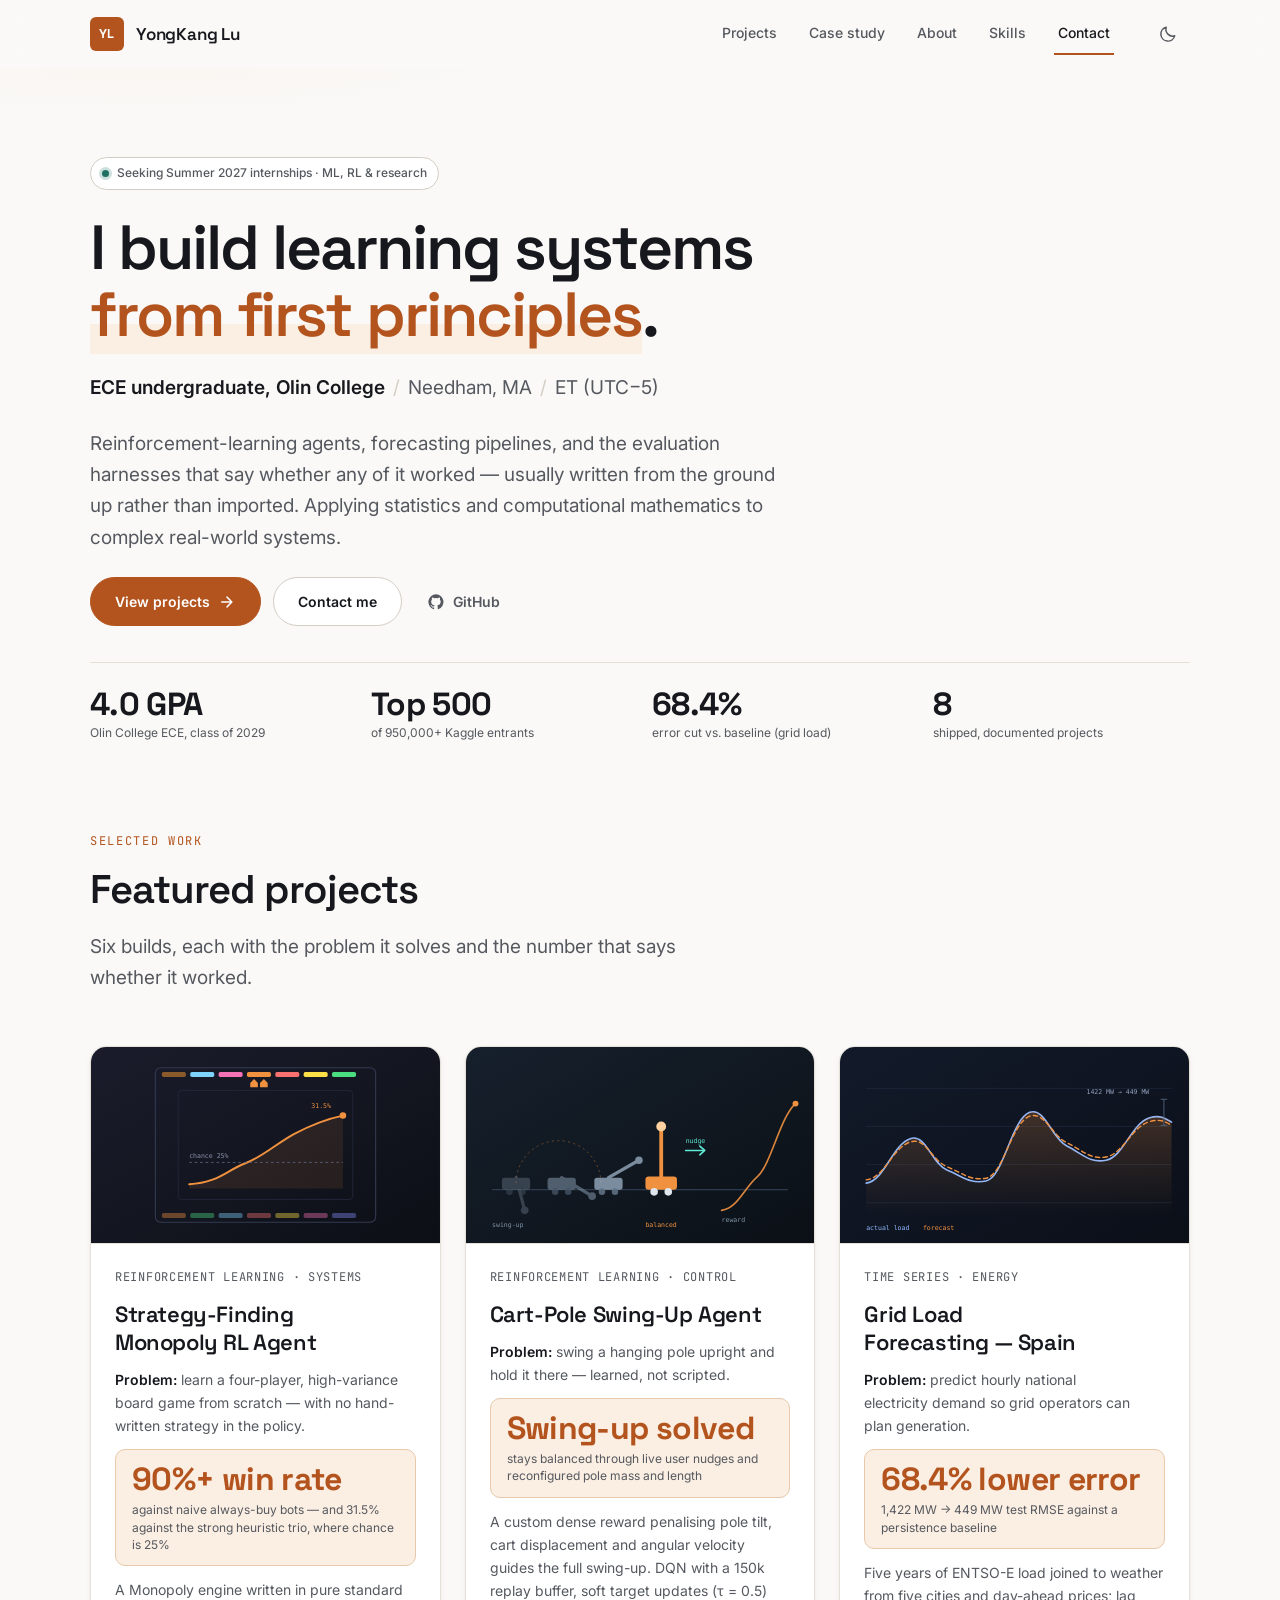
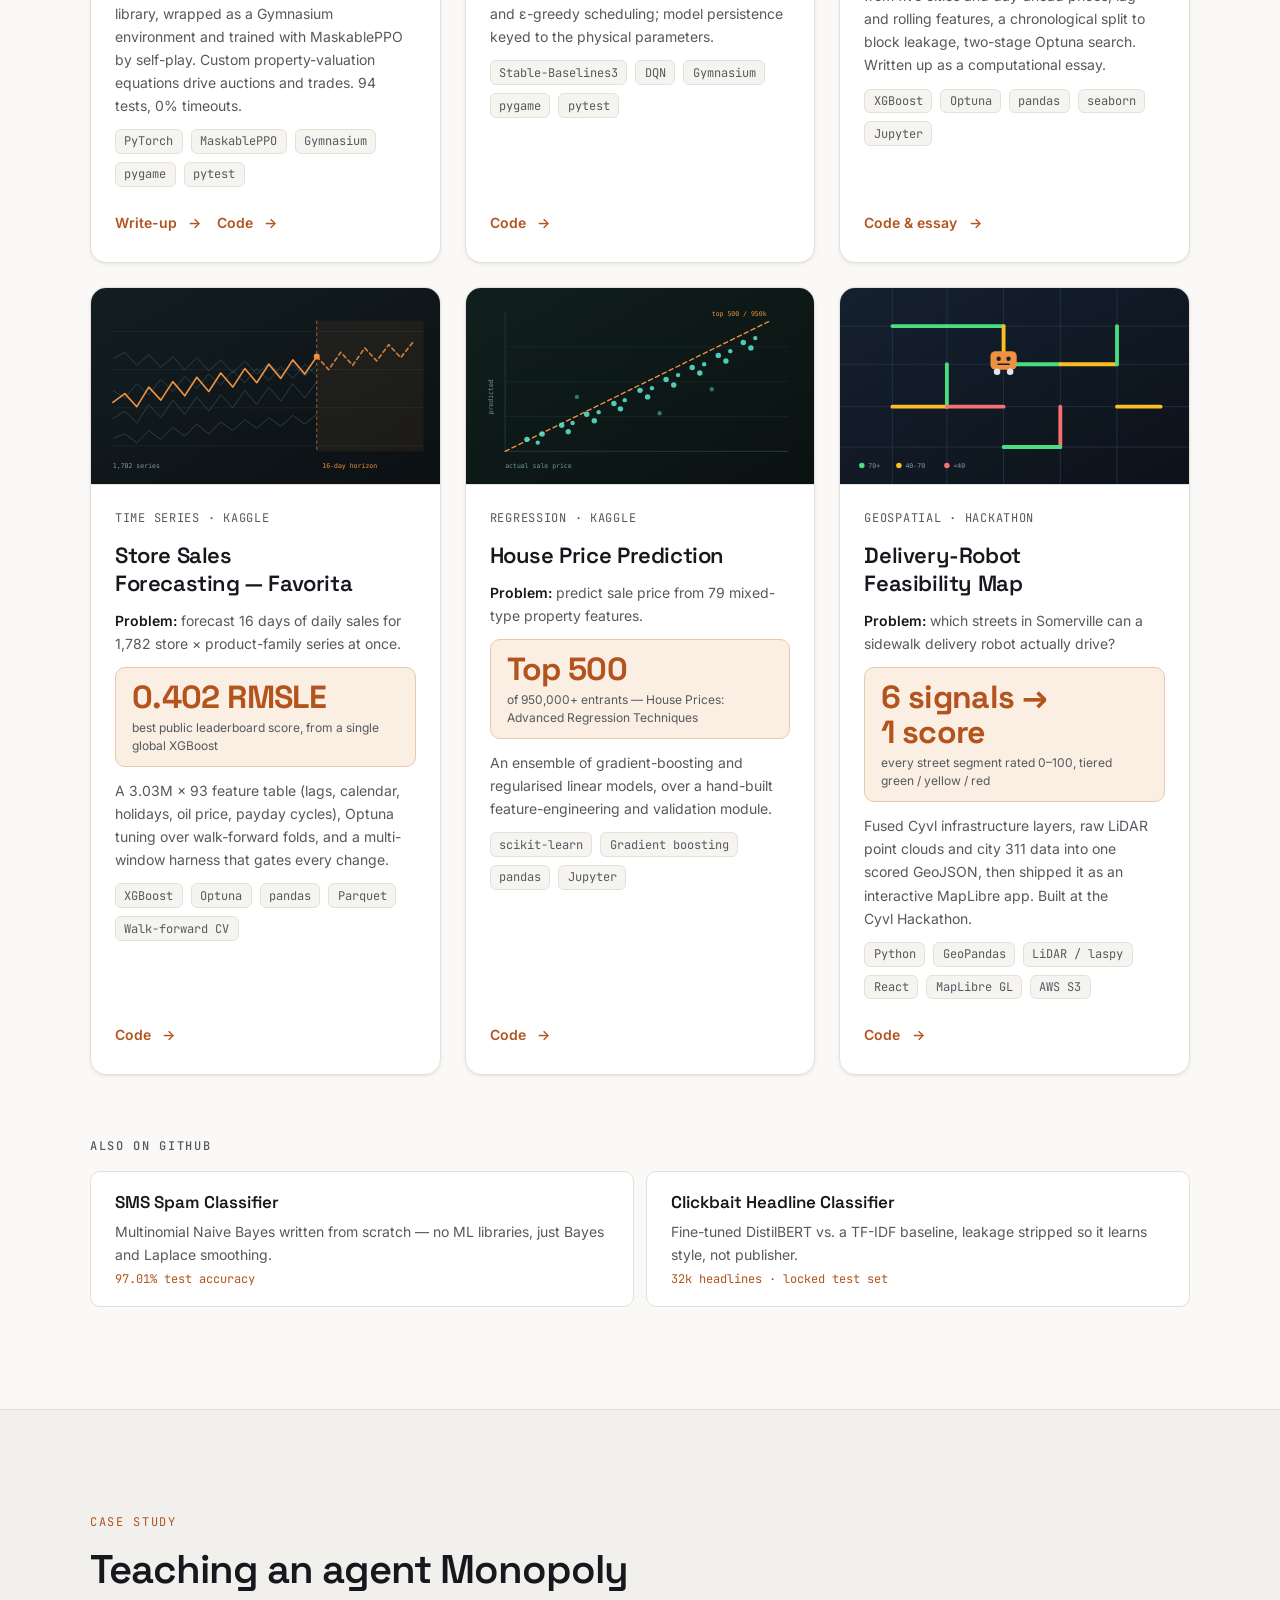
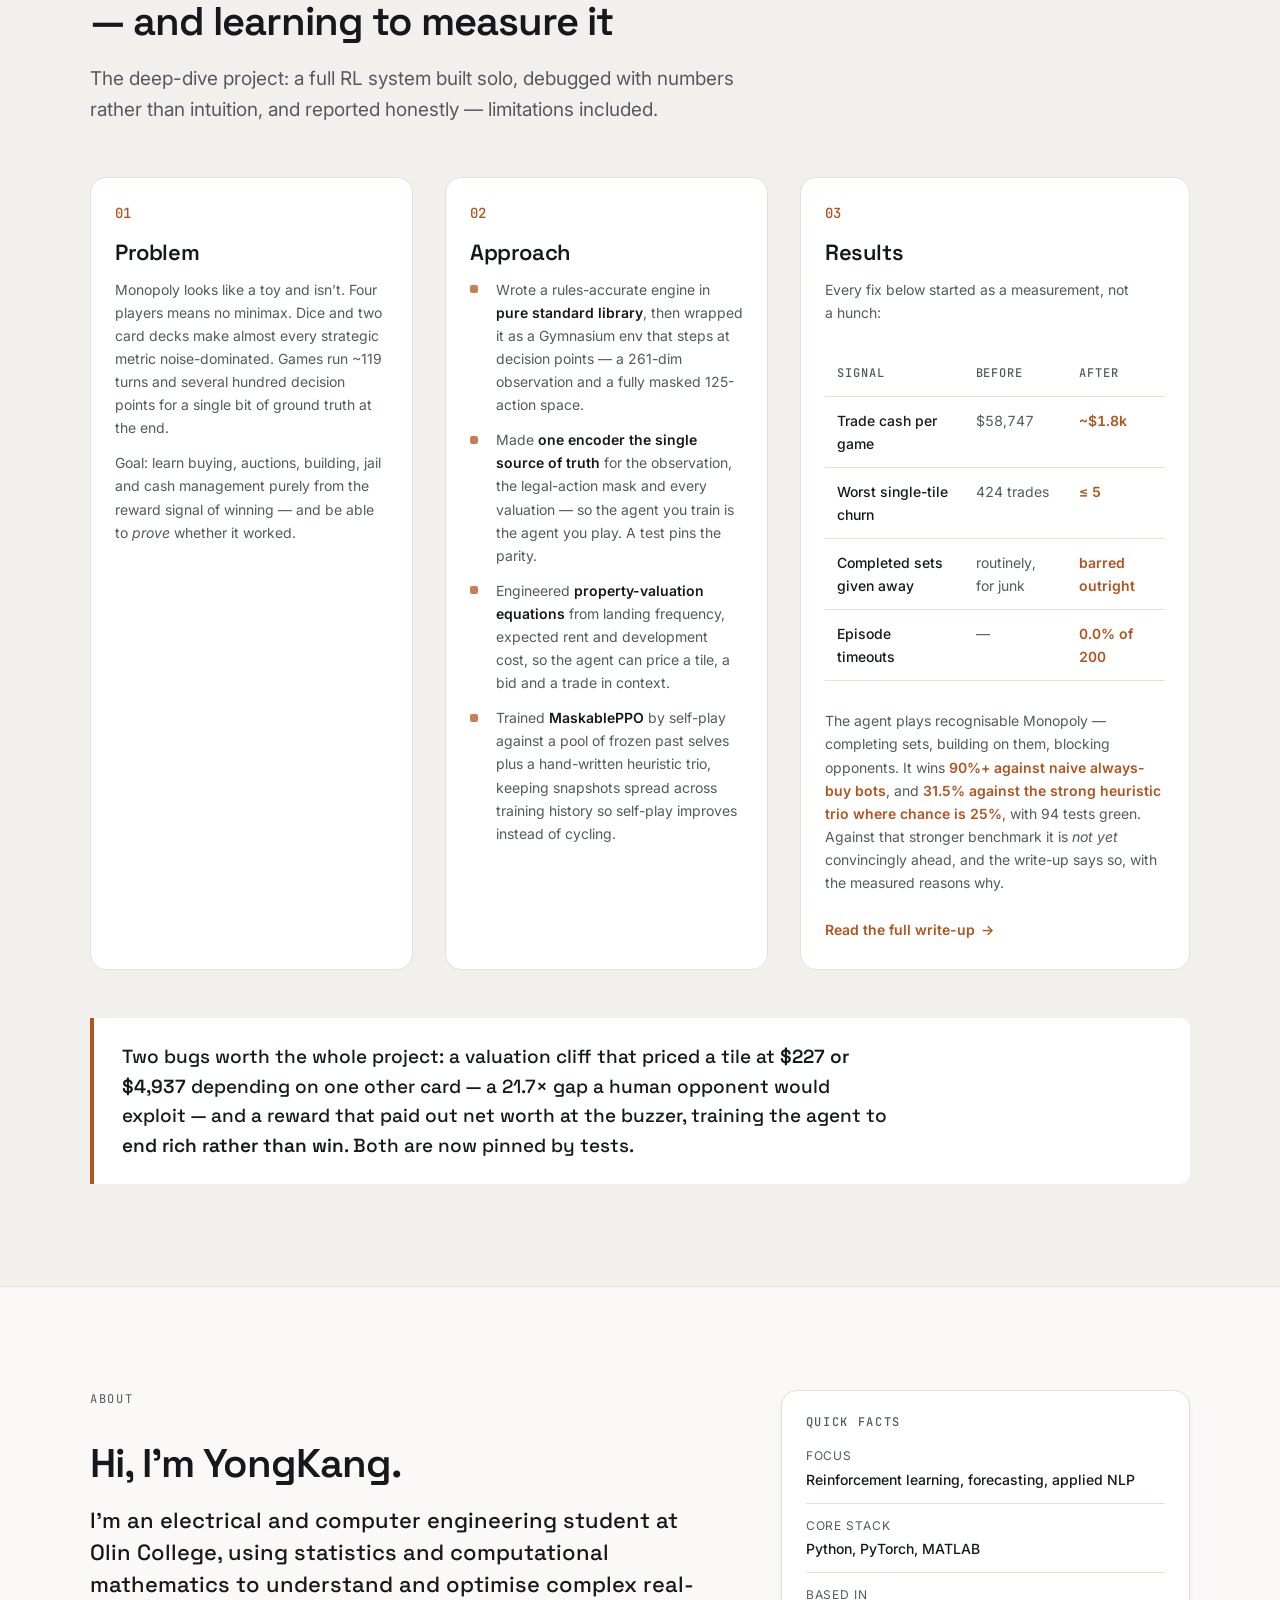
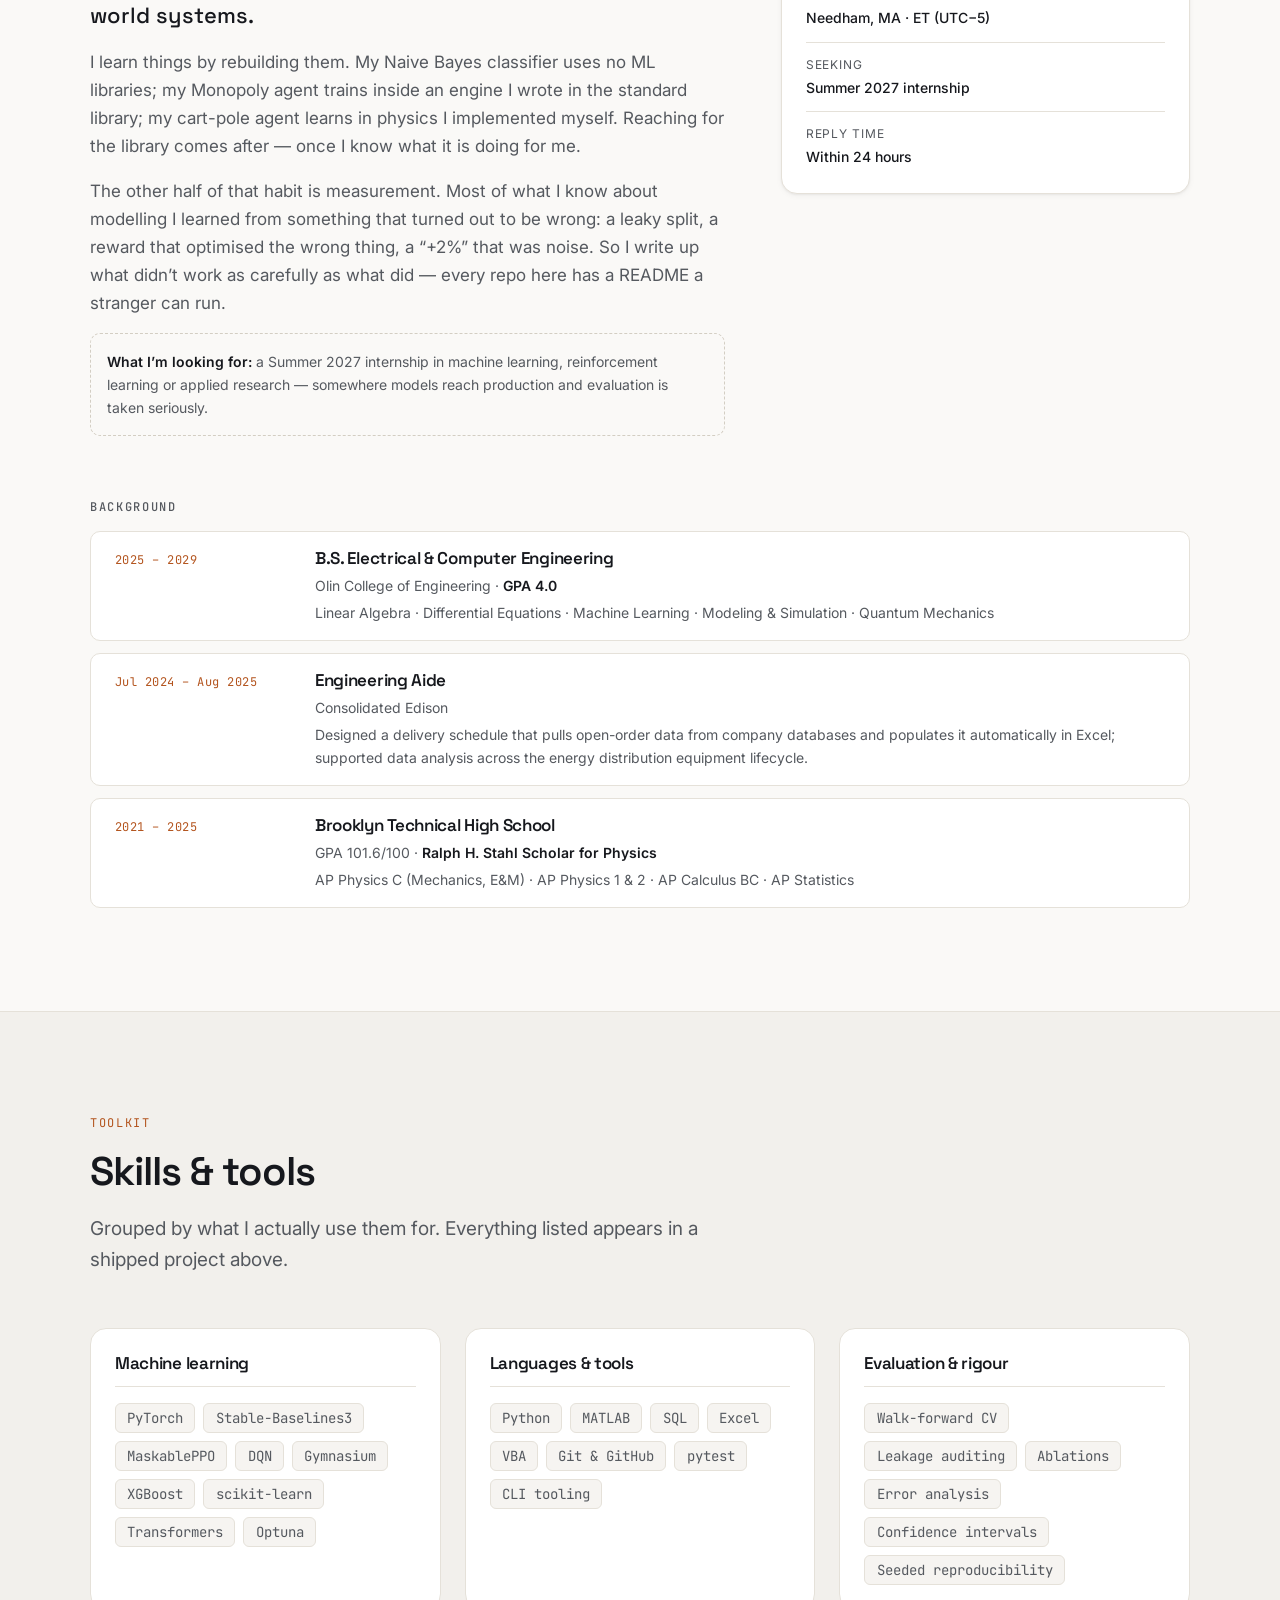
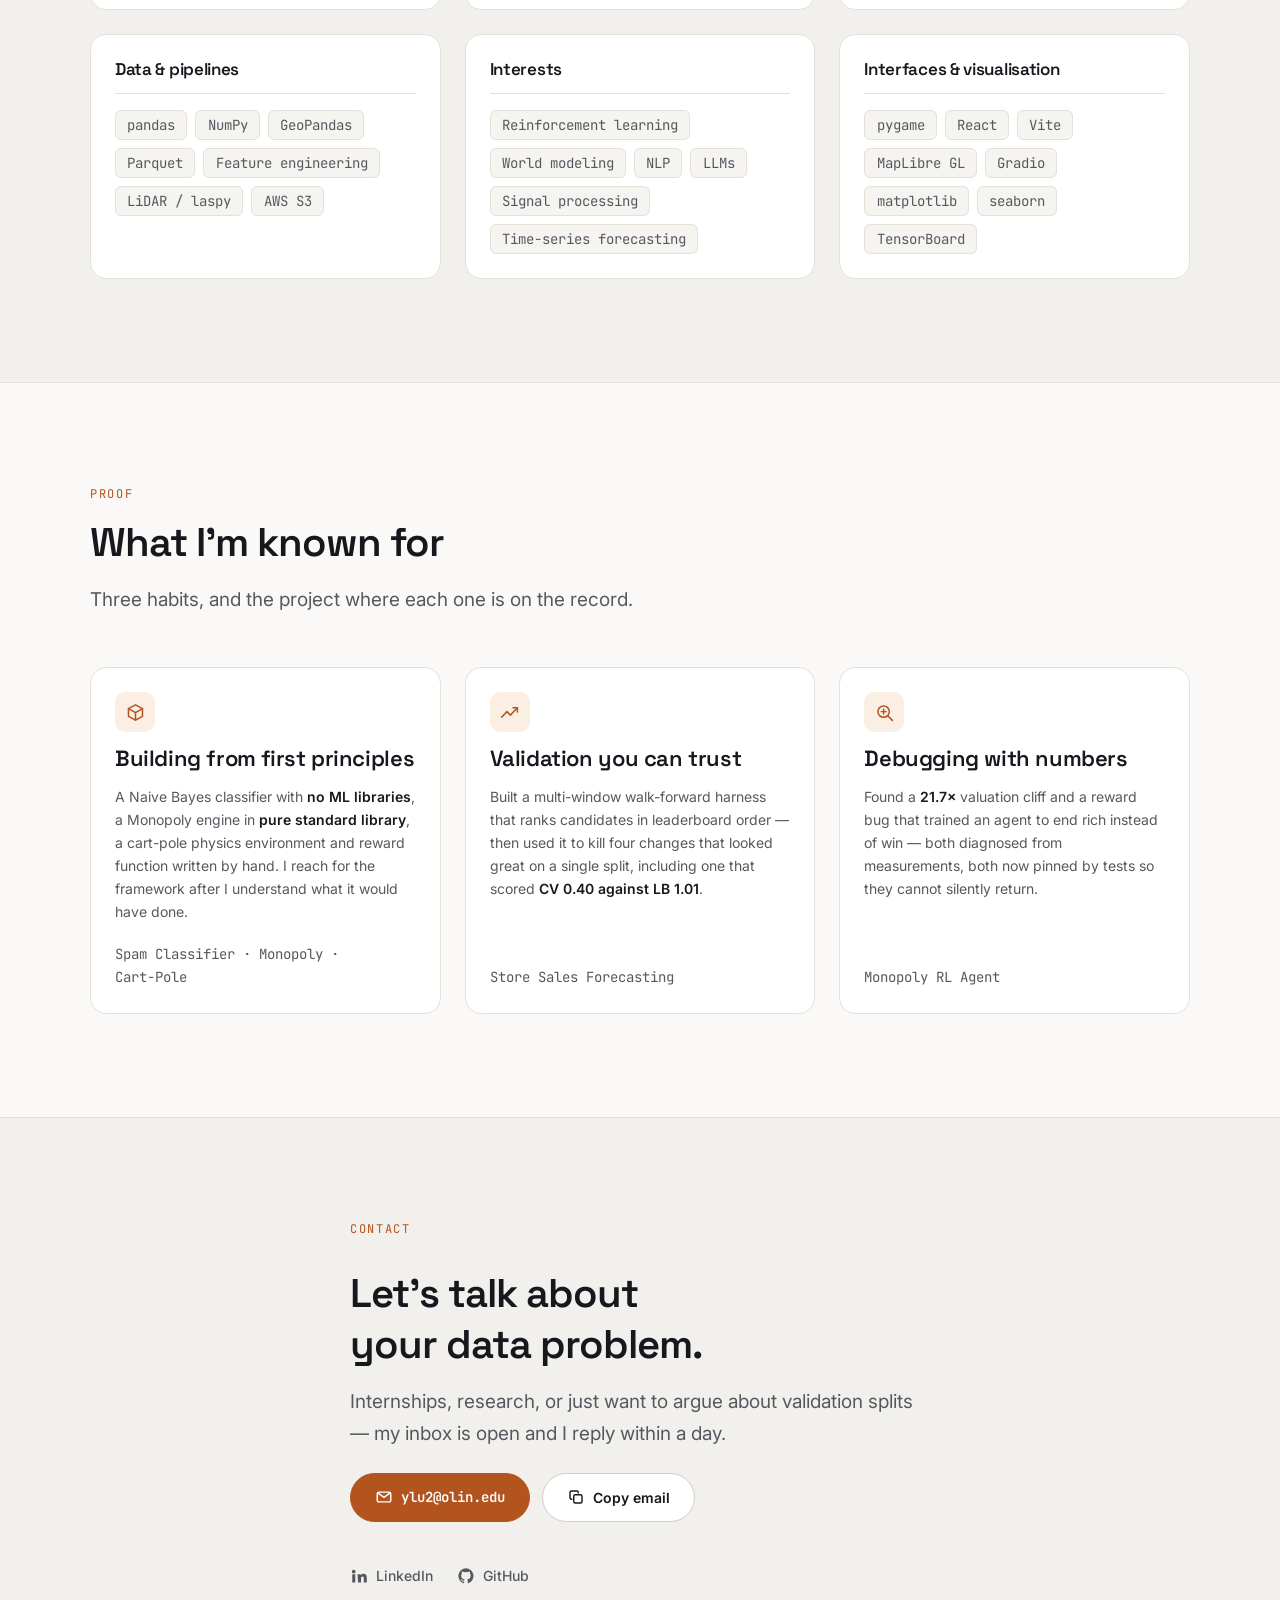
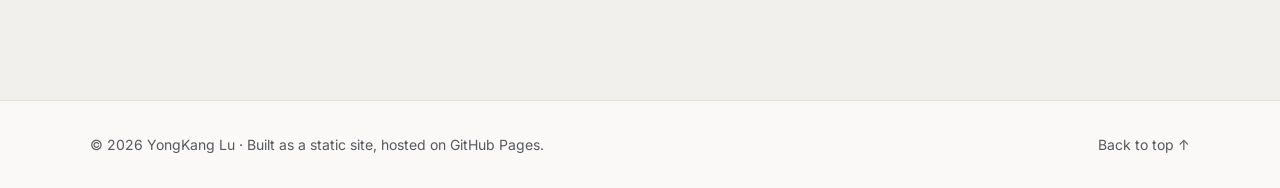
==== index.html @ be9227e0 "Initial commit" ====
<!DOCTYPE html>
<html lang="en" class="no-js">
<head>
<meta charset="utf-8">
<meta name="viewport" content="width=device-width, initial-scale=1">

<!-- Runs before paint: drops the no-js fallback and restores the saved
     theme, so the page never flashes the wrong colours. -->
<script>
(function () {
  var d = document.documentElement;
  d.classList.remove("no-js");
  try {
    var t = localStorage.getItem("portfolio-theme");
    if (t === "dark" || t === "light") d.setAttribute("data-theme", t);
  } catch (e) {}
})();
</script>

<title>YongKang Lu — ML &amp; Reinforcement Learning</title>
<meta name="description" content="ECE undergraduate at Olin College building machine learning and reinforcement-learning systems from first principles. Selected projects, measured results and code.">
<meta name="author" content="YongKang Lu">

<meta property="og:type" content="website">
<meta property="og:title" content="YongKang Lu — ML &amp; Reinforcement Learning">
<meta property="og:description" content="ECE undergraduate at Olin College. RL agents, forecasting pipelines, and the evaluation harnesses that prove they work.">
<!-- EDIT ME #1 — set this to your final site URL once it is published -->
<meta property="og:url" content="https://yyongg.github.io/">
<!-- OPTIONAL: add a 1200x630 PNG at assets/img/og.png, then uncomment the two lines below
<meta property="og:image" content="https://yyongg.github.io/assets/img/og.png">
<meta name="twitter:card" content="summary_large_image">
-->

<link rel="icon" href="assets/img/favicon.svg" type="image/svg+xml">
<link rel="preconnect" href="https://fonts.googleapis.com">
<link rel="preconnect" href="https://fonts.gstatic.com" crossorigin>
<link href="https://fonts.googleapis.com/css2?family=Space+Grotesk:wght@500;600;700&family=Inter:wght@400;500;600&family=JetBrains+Mono:wght@500&display=swap" rel="stylesheet">
<link rel="stylesheet" href="assets/css/styles.css">
</head>

<body>
<a class="skip-link" href="#main">Skip to main content</a>

<!-- ─────────────────────────────  HEADER  ───────────────────────────── -->
<header class="site-header" id="siteHeader">
  <div class="wrap header-inner">
    <a class="brand" href="#top">
      <span class="brand-mark" aria-hidden="true">YL</span>
      <span class="brand-name">YongKang Lu</span>
    </a>

    <nav class="nav" id="primaryNav" aria-label="Primary">
      <a href="#projects">Projects</a>
      <a href="#case-study">Case study</a>
      <a href="#about">About</a>
      <a href="#skills">Skills</a>
      <a href="#contact">Contact</a>
    </nav>

    <div class="header-actions">
      <button class="icon-btn" id="themeToggle" type="button"
              aria-label="Switch to dark theme" aria-pressed="false">
        <svg class="i-sun" viewBox="0 0 24 24" aria-hidden="true" focusable="false"><circle cx="12" cy="12" r="4.2"/><path d="M12 2.5v2.4M12 19.1v2.4M4.2 4.2l1.7 1.7M18.1 18.1l1.7 1.7M2.5 12h2.4M19.1 12h2.4M4.2 19.8l1.7-1.7M18.1 5.9l1.7-1.7"/></svg>
        <svg class="i-moon" viewBox="0 0 24 24" aria-hidden="true" focusable="false"><path d="M20 14.2A8.2 8.2 0 0 1 9.8 4a8.4 8.4 0 1 0 10.2 10.2z"/></svg>
      </button>
      <button class="icon-btn menu-btn" id="menuToggle" type="button"
              aria-label="Open menu" aria-expanded="false" aria-controls="primaryNav">
        <svg viewBox="0 0 24 24" aria-hidden="true" focusable="false"><path d="M4 7h16M4 12h16M4 17h16"/></svg>
      </button>
    </div>
  </div>
</header>

<main id="main">
<span id="top"></span>

<!-- ─────────────────────────────  1. HERO  ──────────────────────────── -->
<section class="hero" aria-labelledby="hero-title">
  <div class="wrap hero-inner">

    <!-- EDIT ME #2 — which internship cycle you are recruiting for -->
    <p class="status" role="status">
      <span class="dot" aria-hidden="true"></span>
      Seeking Summer 2027 internships &middot; ML, RL &amp; research
    </p>

    <h1 id="hero-title" class="hero-title">
      I build learning systems
      <span class="hl">from first principles</span>.
    </h1>

    <p class="hero-sub">
      <!-- EDIT ME #3 — check the location line -->
      <strong>ECE undergraduate, Olin College</strong>
      <span class="sep" aria-hidden="true">/</span>
      Needham, MA
      <span class="sep" aria-hidden="true">/</span>
      ET (UTC&minus;5)
    </p>

    <p class="hero-lede">
      Reinforcement-learning agents, forecasting pipelines, and the evaluation harnesses that say
      whether any of it worked &mdash; usually written from the ground up rather than imported.
      Applying statistics and computational mathematics to complex real-world systems.
    </p>

    <div class="cta-row">
      <a class="btn btn-primary" href="#projects">
        View projects
        <svg viewBox="0 0 24 24" aria-hidden="true" focusable="false"><path d="M5 12h13M12 5.5 18.5 12 12 18.5"/></svg>
      </a>
      <!-- EDIT ME #4 — your email (also appears in the Contact section) -->
      <a class="btn btn-ghost" href="mailto:ylu2@olin.edu">Contact me</a>
      <a class="btn btn-quiet" href="https://github.com/yyongg" target="_blank" rel="noopener">
        <svg viewBox="0 0 24 24" aria-hidden="true" focusable="false" class="fill"><path d="M12 1.8a10.2 10.2 0 0 0-3.2 19.9c.5.1.7-.2.7-.5v-1.9c-2.8.6-3.4-1.3-3.4-1.3-.5-1.2-1.1-1.5-1.1-1.5-.9-.6.1-.6.1-.6 1 .1 1.5 1 1.5 1 .9 1.5 2.4 1.1 3 .8.1-.7.4-1.1.6-1.4-2.2-.2-4.6-1.1-4.6-5 0-1.1.4-2 1-2.7-.1-.3-.4-1.3.1-2.7 0 0 .8-.3 2.7 1a9.4 9.4 0 0 1 5 0c1.9-1.3 2.7-1 2.7-1 .5 1.4.2 2.4.1 2.7.6.7 1 1.6 1 2.7 0 3.9-2.4 4.8-4.6 5 .4.3.7 1 .7 2v2.9c0 .3.2.6.7.5A10.2 10.2 0 0 0 12 1.8z"/></svg>
        GitHub
      </a>
    </div>

    <ul class="stat-strip" aria-label="Highlights">
      <li><b>4.0 GPA</b><span>Olin College ECE, class of 2029</span></li>
      <li><b>Top 500</b><span>of 950,000+ Kaggle entrants</span></li>
      <li><b>68.4%</b><span>error cut vs. baseline (grid load)</span></li>
      <li><b>8</b><span>shipped, documented projects</span></li>
    </ul>
  </div>
</section>

<!-- ──────────────────────  2. FEATURED PROJECTS  ─────────────────────── -->
<section class="section" id="projects" aria-labelledby="projects-title">
  <div class="wrap">
    <header class="section-head">
      <p class="eyebrow">Selected work</p>
      <h2 id="projects-title">Featured projects</h2>
      <p class="section-lede">Six builds, each with the problem it solves and the number that says whether it worked.</p>
    </header>

    <ul class="grid cards" role="list">

      <!-- CARD 1 ─────────────────────────────────────────────────────── -->
      <li class="card reveal">
        <a class="card-media" href="https://yyongg.github.io/Monopoly-Agent/" target="_blank" rel="noopener" tabindex="-1" aria-hidden="true">
          <img src="assets/img/cover-monopoly.svg" alt="" width="640" height="360" loading="lazy" decoding="async">
        </a>
        <div class="card-body">
          <p class="card-kicker">Reinforcement learning &middot; Systems</p>
          <h3 class="card-title">
            <a href="https://yyongg.github.io/Monopoly-Agent/" target="_blank" rel="noopener">
              Strategy-Finding Monopoly RL Agent
            </a>
          </h3>
          <p class="card-problem"><b>Problem:</b> learn a four-player, high-variance board game from scratch &mdash; with no hand-written strategy in the policy.</p>
          <p class="metric"><span class="metric-num">90%+ win rate</span>
            <span class="metric-label">against naive always-buy bots &mdash; and 31.5% against the strong heuristic trio, where chance is 25%</span></p>
          <p class="card-note">A Monopoly engine written in pure standard library, wrapped as a Gymnasium environment and trained with MaskablePPO by self-play. Custom property-valuation equations drive auctions and trades. 94 tests, 0% timeouts.</p>
          <ul class="chips" role="list">
            <li>PyTorch</li><li>MaskablePPO</li><li>Gymnasium</li><li>pygame</li><li>pytest</li>
          </ul>
          <p class="card-links">
            <a class="link-arrow" href="https://yyongg.github.io/Monopoly-Agent/" target="_blank" rel="noopener">
              Write-up<span class="sr-only"> for Monopoly RL Agent</span> <span aria-hidden="true">&rarr;</span></a>
            <a class="link-arrow" href="https://github.com/yyongg/Monopoly-Agent" target="_blank" rel="noopener">
              Code<span class="sr-only"> for Monopoly RL Agent</span> <span aria-hidden="true">&rarr;</span></a>
          </p>
        </div>
      </li>

      <!-- CARD 2 ─────────────────────────────────────────────────────── -->
      <li class="card reveal">
        <a class="card-media" href="https://github.com/yyongg/Deep-Q-Cart-Pole" target="_blank" rel="noopener" tabindex="-1" aria-hidden="true">
          <img src="assets/img/cover-cartpole.svg" alt="" width="640" height="360" loading="lazy" decoding="async">
        </a>
        <div class="card-body">
          <p class="card-kicker">Reinforcement learning &middot; Control</p>
          <h3 class="card-title">
            <a href="https://github.com/yyongg/Deep-Q-Cart-Pole" target="_blank" rel="noopener">
              Cart-Pole Swing-Up Agent
            </a>
          </h3>
          <p class="card-problem"><b>Problem:</b> swing a hanging pole upright and hold it there &mdash; learned, not scripted.</p>
          <p class="metric"><span class="metric-num">Swing-up solved</span>
            <span class="metric-label">stays balanced through live user nudges and reconfigured pole mass and length</span></p>
          <p class="card-note">A custom dense reward penalising pole tilt, cart displacement and angular velocity guides the full swing-up. DQN with a 150k replay buffer, soft target updates (&tau;&nbsp;=&nbsp;0.5) and &epsilon;-greedy scheduling; model persistence keyed to the physical parameters.</p>
          <ul class="chips" role="list">
            <li>Stable-Baselines3</li><li>DQN</li><li>Gymnasium</li><li>pygame</li><li>pytest</li>
          </ul>
          <p class="card-links">
            <a class="link-arrow" href="https://github.com/yyongg/Deep-Q-Cart-Pole" target="_blank" rel="noopener">
              Code<span class="sr-only"> for Cart-Pole Swing-Up Agent</span> <span aria-hidden="true">&rarr;</span></a>
          </p>
        </div>
      </li>

      <!-- CARD 3 ─────────────────────────────────────────────────────── -->
      <li class="card reveal">
        <a class="card-media" href="https://github.com/yyongg/Energy-Consumption-Forecasting" target="_blank" rel="noopener" tabindex="-1" aria-hidden="true">
          <img src="assets/img/cover-energy.svg" alt="" width="640" height="360" loading="lazy" decoding="async">
        </a>
        <div class="card-body">
          <p class="card-kicker">Time series &middot; Energy</p>
          <h3 class="card-title">
            <a href="https://github.com/yyongg/Energy-Consumption-Forecasting" target="_blank" rel="noopener">
              Grid Load Forecasting &mdash; Spain
            </a>
          </h3>
          <p class="card-problem"><b>Problem:</b> predict hourly national electricity demand so grid operators can plan generation.</p>
          <p class="metric"><span class="metric-num">68.4% lower error</span>
            <span class="metric-label">1,422 MW &rarr; 449 MW test RMSE against a persistence baseline</span></p>
          <p class="card-note">Five years of ENTSO-E load joined to weather from five cities and day-ahead prices; lag and rolling features, a chronological split to block leakage, two-stage Optuna search. Written up as a computational essay.</p>
          <ul class="chips" role="list">
            <li>XGBoost</li><li>Optuna</li><li>pandas</li><li>seaborn</li><li>Jupyter</li>
          </ul>
          <p class="card-links">
            <a class="link-arrow" href="https://github.com/yyongg/Energy-Consumption-Forecasting" target="_blank" rel="noopener">
              Code &amp; essay<span class="sr-only"> for Grid Load Forecasting</span> <span aria-hidden="true">&rarr;</span></a>
          </p>
        </div>
      </li>

      <!-- CARD 4 ─────────────────────────────────────────────────────── -->
      <li class="card reveal">
        <a class="card-media" href="https://github.com/yyongg/Store-Sales-Forecasting-Kaggle" target="_blank" rel="noopener" tabindex="-1" aria-hidden="true">
          <img src="assets/img/cover-sales.svg" alt="" width="640" height="360" loading="lazy" decoding="async">
        </a>
        <div class="card-body">
          <p class="card-kicker">Time series &middot; Kaggle</p>
          <h3 class="card-title">
            <a href="https://github.com/yyongg/Store-Sales-Forecasting-Kaggle" target="_blank" rel="noopener">
              Store Sales Forecasting &mdash; Favorita
            </a>
          </h3>
          <p class="card-problem"><b>Problem:</b> forecast 16 days of daily sales for 1,782 store &times; product-family series at once.</p>
          <p class="metric"><span class="metric-num">0.402 RMSLE</span>
            <span class="metric-label">best public leaderboard score, from a single global XGBoost</span></p>
          <p class="card-note">A 3.03M &times; 93 feature table (lags, calendar, holidays, oil price, payday cycles), Optuna tuning over walk-forward folds, and a multi-window harness that gates every change.</p>
          <ul class="chips" role="list">
            <li>XGBoost</li><li>Optuna</li><li>pandas</li><li>Parquet</li><li>Walk-forward CV</li>
          </ul>
          <p class="card-links">
            <a class="link-arrow" href="https://github.com/yyongg/Store-Sales-Forecasting-Kaggle" target="_blank" rel="noopener">
              Code<span class="sr-only"> for Store Sales Forecasting</span> <span aria-hidden="true">&rarr;</span></a>
          </p>
        </div>
      </li>

      <!-- CARD 5 ─────────────────────────────────────────────────────── -->
      <li class="card reveal">
        <a class="card-media" href="https://github.com/yyongg/Kaggle-Housing-Prices-Competition" target="_blank" rel="noopener" tabindex="-1" aria-hidden="true">
          <img src="assets/img/cover-housing.svg" alt="" width="640" height="360" loading="lazy" decoding="async">
        </a>
        <div class="card-body">
          <p class="card-kicker">Regression &middot; Kaggle</p>
          <h3 class="card-title">
            <a href="https://github.com/yyongg/Kaggle-Housing-Prices-Competition" target="_blank" rel="noopener">
              House Price Prediction
            </a>
          </h3>
          <p class="card-problem"><b>Problem:</b> predict sale price from 79 mixed-type property features.</p>
          <p class="metric"><span class="metric-num">Top 500</span>
            <span class="metric-label">of 950,000+ entrants &mdash; House Prices: Advanced Regression Techniques</span></p>
          <p class="card-note">An ensemble of gradient-boosting and regularised linear models, over a hand-built feature-engineering and validation module.</p>
          <ul class="chips" role="list">
            <li>scikit-learn</li><li>Gradient boosting</li><li>pandas</li><li>Jupyter</li>
          </ul>
          <p class="card-links">
            <a class="link-arrow" href="https://github.com/yyongg/Kaggle-Housing-Prices-Competition" target="_blank" rel="noopener">
              Code<span class="sr-only"> for House Price Prediction</span> <span aria-hidden="true">&rarr;</span></a>
          </p>
        </div>
      </li>

      <!-- CARD 6 ─────────────────────────────────────────────────────── -->
      <li class="card reveal">
        <a class="card-media" href="https://github.com/yyongg/Cyvl-Hackathon-Delivery-Robots" target="_blank" rel="noopener" tabindex="-1" aria-hidden="true">
          <img src="assets/img/cover-robots.svg" alt="" width="640" height="360" loading="lazy" decoding="async">
        </a>
        <div class="card-body">
          <p class="card-kicker">Geospatial &middot; Hackathon</p>
          <h3 class="card-title">
            <a href="https://github.com/yyongg/Cyvl-Hackathon-Delivery-Robots" target="_blank" rel="noopener">
              Delivery-Robot Feasibility Map
            </a>
          </h3>
          <p class="card-problem"><b>Problem:</b> which streets in Somerville can a sidewalk delivery robot actually drive?</p>
          <p class="metric"><span class="metric-num">6 signals &rarr; 1 score</span>
            <span class="metric-label">every street segment rated 0&ndash;100, tiered green / yellow / red</span></p>
          <p class="card-note">Fused Cyvl infrastructure layers, raw LiDAR point clouds and city 311 data into one scored GeoJSON, then shipped it as an interactive MapLibre app. Built at the Cyvl Hackathon.</p>
          <ul class="chips" role="list">
            <li>Python</li><li>GeoPandas</li><li>LiDAR / laspy</li><li>React</li><li>MapLibre GL</li><li>AWS S3</li>
          </ul>
          <p class="card-links">
            <a class="link-arrow" href="https://github.com/yyongg/Cyvl-Hackathon-Delivery-Robots" target="_blank" rel="noopener">
              Code<span class="sr-only"> for Delivery-Robot Feasibility Map</span> <span aria-hidden="true">&rarr;</span></a>
          </p>
        </div>
      </li>
    </ul>

    <!-- Secondary projects, compact -->
    <div class="more-projects reveal">
      <h3 class="more-title">Also on GitHub</h3>
      <ul class="mini-list" role="list">
        <li>
          <a href="https://github.com/yyongg/Naiive-Bayes-Spam-Classifier" target="_blank" rel="noopener">
            <span class="mini-name">SMS Spam Classifier</span>
            <span class="mini-desc">Multinomial Naive Bayes written from scratch &mdash; no ML libraries, just Bayes and Laplace smoothing.</span>
            <span class="mini-metric">97.01% test accuracy</span>
          </a>
        </li>
        <li>
          <a href="https://github.com/yyongg/clickbait-classifier" target="_blank" rel="noopener">
            <span class="mini-name">Clickbait Headline Classifier</span>
            <span class="mini-desc">Fine-tuned DistilBERT vs. a TF-IDF baseline, leakage stripped so it learns style, not publisher.</span>
            <span class="mini-metric">32k headlines &middot; locked test set</span>
          </a>
        </li>
      </ul>
    </div>
  </div>
</section>

<!-- ──────────────────────  3. CASE STUDY HIGHLIGHT  ──────────────────── -->
<section class="section section-alt" id="case-study" aria-labelledby="case-title">
  <div class="wrap">
    <header class="section-head">
      <p class="eyebrow">Case study</p>
      <h2 id="case-title">Teaching an agent Monopoly &mdash; and learning to measure it</h2>
      <p class="section-lede">
        The deep-dive project: a full RL system built solo, debugged with numbers rather than
        intuition, and reported honestly &mdash; limitations included.
      </p>
    </header>

    <div class="case-grid">
      <article class="case-step reveal">
        <p class="step-no" aria-hidden="true">01</p>
        <h3>Problem</h3>
        <p>
          Monopoly looks like a toy and isn&rsquo;t. Four players means no minimax. Dice and two card
          decks make almost every strategic metric noise-dominated. Games run ~119 turns and several
          hundred decision points for a single bit of ground truth at the end.
        </p>
        <p>
          Goal: learn buying, auctions, building, jail and cash management purely from the reward
          signal of winning &mdash; and be able to <em>prove</em> whether it worked.
        </p>
      </article>

      <article class="case-step reveal">
        <p class="step-no" aria-hidden="true">02</p>
        <h3>Approach</h3>
        <ul class="tick-list" role="list">
          <li>Wrote a rules-accurate engine in <b>pure standard library</b>, then wrapped it as a Gymnasium env that steps at decision points &mdash; a 261-dim observation and a fully masked 125-action space.</li>
          <li>Made <b>one encoder the single source of truth</b> for the observation, the legal-action mask and every valuation &mdash; so the agent you train is the agent you play. A test pins the parity.</li>
          <li>Engineered <b>property-valuation equations</b> from landing frequency, expected rent and development cost, so the agent can price a tile, a bid and a trade in context.</li>
          <li>Trained <b>MaskablePPO</b> by self-play against a pool of frozen past selves plus a hand-written heuristic trio, keeping snapshots spread across training history so self-play improves instead of cycling.</li>
        </ul>
      </article>

      <article class="case-step reveal">
        <p class="step-no" aria-hidden="true">03</p>
        <h3>Results</h3>
        <p>Every fix below started as a measurement, not a hunch:</p>
        <div class="table-scroll">
          <table class="results-table">
            <caption class="sr-only">Before and after moving trading out of the learned policy</caption>
            <thead>
              <tr><th scope="col">Signal</th><th scope="col">Before</th><th scope="col">After</th></tr>
            </thead>
            <tbody>
              <tr><th scope="row">Trade cash per game</th><td>$58,747</td><td class="good">~$1.8k</td></tr>
              <tr><th scope="row">Worst single-tile churn</th><td>424 trades</td><td class="good">&le; 5</td></tr>
              <tr><th scope="row">Completed sets given away</th><td>routinely, for junk</td><td class="good">barred outright</td></tr>
              <tr><th scope="row">Episode timeouts</th><td>&mdash;</td><td class="good">0.0% of 200</td></tr>
            </tbody>
          </table>
        </div>
        <p class="case-outcome">
          The agent plays recognisable Monopoly &mdash; completing sets, building on them, blocking
          opponents. It wins <b>90%+ against naive always-buy bots</b>, and <b>31.5% against the
          strong heuristic trio where chance is 25%</b>, with 94 tests green. Against that stronger
          benchmark it is <em>not yet</em> convincingly ahead, and the write-up says so, with the
          measured reasons why.
        </p>
        <p class="card-links">
          <a class="link-arrow" href="https://yyongg.github.io/Monopoly-Agent/" target="_blank" rel="noopener">
            Read the full write-up <span aria-hidden="true">&rarr;</span></a>
        </p>
      </article>
    </div>

    <aside class="pullquote reveal">
      <p>
        Two bugs worth the whole project: a valuation cliff that priced a tile at
        <b>$227 or $4,937</b> depending on one other card &mdash; a 21.7&times; gap a human opponent
        would exploit &mdash; and a reward that paid out net worth at the buzzer, training the agent
        to <b>end rich rather than win</b>. Both are now pinned by tests.
      </p>
    </aside>
  </div>
</section>

<!-- ─────────────────────────────  4. ABOUT  ─────────────────────────── -->
<section class="section" id="about" aria-labelledby="about-title">
  <div class="wrap">
    <div class="about-grid">
      <div class="about-copy">
        <p class="eyebrow">About</p>
        <h2 id="about-title">Hi, I&rsquo;m YongKang.</h2>
        <!-- EDIT ME #5 — rewrite these sentences in your own voice. Keep it short. -->
        <p class="about-lede">
          I&rsquo;m an electrical and computer engineering student at Olin College, using statistics
          and computational mathematics to understand and optimise complex real-world systems.
        </p>
        <p>
          I learn things by rebuilding them. My Naive Bayes classifier uses no ML libraries; my
          Monopoly agent trains inside an engine I wrote in the standard library; my cart-pole agent
          learns in physics I implemented myself. Reaching for the library comes after &mdash; once
          I know what it is doing for me.
        </p>
        <p>
          The other half of that habit is measurement. Most of what I know about modelling I learned
          from something that turned out to be wrong: a leaky split, a reward that optimised the
          wrong thing, a &ldquo;+2%&rdquo; that was noise. So I write up what didn&rsquo;t work as
          carefully as what did &mdash; every repo here has a README a stranger can run.
        </p>
        <p class="about-ask">
          <b>What I&rsquo;m looking for:</b> a Summer 2027 internship in machine learning,
          reinforcement learning or applied research &mdash; somewhere models reach production and
          evaluation is taken seriously.
        </p>
      </div>

      <aside class="about-facts reveal">
        <h3 class="facts-title">Quick facts</h3>
        <dl class="facts">
          <div><dt>Focus</dt><dd>Reinforcement learning, forecasting, applied NLP</dd></div>
          <div><dt>Core stack</dt><dd>Python, PyTorch, MATLAB</dd></div>
          <!-- EDIT ME #6 — location and availability -->
          <div><dt>Based in</dt><dd>Needham, MA &middot; ET (UTC&minus;5)</dd></div>
          <div><dt>Seeking</dt><dd>Summer 2027 internship</dd></div>
          <div><dt>Reply time</dt><dd>Within 24 hours</dd></div>
        </dl>
      </aside>
    </div>

    <!-- Education & experience -->
    <div class="timeline-wrap reveal">
      <h3 class="more-title">Background</h3>
      <ol class="timeline" role="list">
        <li class="tl-item">
          <p class="tl-when">2025 &ndash; 2029</p>
          <div class="tl-body">
            <h4 class="tl-what">B.S. Electrical &amp; Computer Engineering</h4>
            <p class="tl-where">Olin College of Engineering &middot; <b>GPA 4.0</b></p>
            <p class="tl-detail">Linear Algebra &middot; Differential Equations &middot; Machine Learning &middot; Modeling &amp; Simulation &middot; Quantum Mechanics</p>
          </div>
        </li>
        <li class="tl-item">
          <p class="tl-when">Jul 2024 &ndash; Aug 2025</p>
          <div class="tl-body">
            <h4 class="tl-what">Engineering Aide</h4>
            <p class="tl-where">Consolidated Edison</p>
            <p class="tl-detail">
              Designed a delivery schedule that pulls open-order data from company databases and
              populates it automatically in Excel; supported data analysis across the energy
              distribution equipment lifecycle.
            </p>
          </div>
        </li>
        <li class="tl-item">
          <p class="tl-when">2021 &ndash; 2025</p>
          <div class="tl-body">
            <h4 class="tl-what">Brooklyn Technical High School</h4>
            <p class="tl-where">GPA 101.6/100 &middot; <b>Ralph H. Stahl Scholar for Physics</b></p>
            <p class="tl-detail">AP Physics C (Mechanics, E&amp;M) &middot; AP Physics 1 &amp; 2 &middot; AP Calculus BC &middot; AP Statistics</p>
          </div>
        </li>
      </ol>
    </div>
  </div>
</section>

<!-- ────────────────────────  5. SKILLS / TOOLS  ─────────────────────── -->
<section class="section section-alt" id="skills" aria-labelledby="skills-title">
  <div class="wrap">
    <header class="section-head">
      <p class="eyebrow">Toolkit</p>
      <h2 id="skills-title">Skills &amp; tools</h2>
      <p class="section-lede">Grouped by what I actually use them for. Everything listed appears in a shipped project above.</p>
    </header>

    <div class="grid skills-grid">
      <section class="skill-group reveal" aria-labelledby="sg-1">
        <h3 id="sg-1">Machine learning</h3>
        <ul class="chips chips-lg" role="list">
          <li>PyTorch</li><li>Stable-Baselines3</li><li>MaskablePPO</li><li>DQN</li>
          <li>Gymnasium</li><li>XGBoost</li><li>scikit-learn</li><li>Transformers</li><li>Optuna</li>
        </ul>
      </section>

      <section class="skill-group reveal" aria-labelledby="sg-2">
        <h3 id="sg-2">Languages &amp; tools</h3>
        <ul class="chips chips-lg" role="list">
          <li>Python</li><li>MATLAB</li><li>SQL</li><li>Excel</li><li>VBA</li>
          <li>Git &amp; GitHub</li><li>pytest</li><li>CLI tooling</li>
        </ul>
      </section>

      <section class="skill-group reveal" aria-labelledby="sg-3">
        <h3 id="sg-3">Evaluation &amp; rigour</h3>
        <ul class="chips chips-lg" role="list">
          <li>Walk-forward CV</li><li>Leakage auditing</li><li>Ablations</li>
          <li>Error analysis</li><li>Confidence intervals</li><li>Seeded reproducibility</li>
        </ul>
      </section>

      <section class="skill-group reveal" aria-labelledby="sg-4">
        <h3 id="sg-4">Data &amp; pipelines</h3>
        <ul class="chips chips-lg" role="list">
          <li>pandas</li><li>NumPy</li><li>GeoPandas</li><li>Parquet</li>
          <li>Feature engineering</li><li>LiDAR / laspy</li><li>AWS S3</li>
        </ul>
      </section>

      <section class="skill-group reveal" aria-labelledby="sg-5">
        <h3 id="sg-5">Interests</h3>
        <ul class="chips chips-lg" role="list">
          <li>Reinforcement learning</li><li>World modeling</li><li>NLP</li><li>LLMs</li>
          <li>Signal processing</li><li>Time-series forecasting</li>
        </ul>
      </section>

      <section class="skill-group reveal" aria-labelledby="sg-6">
        <h3 id="sg-6">Interfaces &amp; visualisation</h3>
        <ul class="chips chips-lg" role="list">
          <li>pygame</li><li>React</li><li>Vite</li><li>MapLibre GL</li>
          <li>Gradio</li><li>matplotlib</li><li>seaborn</li><li>TensorBoard</li>
        </ul>
      </section>
    </div>
  </div>
</section>

<!-- ─────────────────────────────  6. PROOF  ─────────────────────────── -->
<section class="section" id="proof" aria-labelledby="proof-title">
  <div class="wrap">
    <header class="section-head">
      <p class="eyebrow">Proof</p>
      <h2 id="proof-title">What I&rsquo;m known for</h2>
      <p class="section-lede">Three habits, and the project where each one is on the record.</p>
    </header>

    <ul class="grid proof-grid" role="list">
      <li class="proof-card reveal">
        <span class="proof-icon" aria-hidden="true">
          <svg viewBox="0 0 24 24"><path d="M12 3.2 20 7.6v8.8L12 20.8 4 16.4V7.6z"/><path d="M12 12.2 20 7.6M12 12.2v8.6M12 12.2 4 7.6"/></svg>
        </span>
        <h3>Building from first principles</h3>
        <p>
          A Naive Bayes classifier with <b>no ML libraries</b>, a Monopoly engine in <b>pure standard
          library</b>, a cart-pole physics environment and reward function written by hand. I reach
          for the framework after I understand what it would have done.
        </p>
        <p class="proof-src">Spam Classifier &middot; Monopoly &middot; Cart-Pole</p>
      </li>

      <li class="proof-card reveal">
        <span class="proof-icon" aria-hidden="true">
          <svg viewBox="0 0 24 24"><path d="M3 17.5 9 11l4 4 8-8.5"/><path d="M21 6.5h-5M21 6.5v5"/></svg>
        </span>
        <h3>Validation you can trust</h3>
        <p>
          Built a multi-window walk-forward harness that ranks candidates in leaderboard order &mdash;
          then used it to kill four changes that looked great on a single split, including one that
          scored <b>CV 0.40 against LB 1.01</b>.
        </p>
        <p class="proof-src">Store Sales Forecasting</p>
      </li>

      <li class="proof-card reveal">
        <span class="proof-icon" aria-hidden="true">
          <svg viewBox="0 0 24 24"><circle cx="11" cy="11" r="6.5"/><path d="M15.8 15.8 21 21"/><path d="M11 8.2v5.6M8.2 11h5.6"/></svg>
        </span>
        <h3>Debugging with numbers</h3>
        <p>
          Found a <b>21.7&times;</b> valuation cliff and a reward bug that trained an agent to end rich
          instead of win &mdash; both diagnosed from measurements, both now pinned by tests so they
          cannot silently return.
        </p>
        <p class="proof-src">Monopoly RL Agent</p>
      </li>
    </ul>

    <!-- OPTIONAL: when you have a quote from a professor, manager or teammate,
         delete the comment markers around the block below and fill it in.
    <figure class="testimonial reveal">
      <blockquote><p>Their quote goes here, two or three sentences at most.</p></blockquote>
      <figcaption><b>Name</b>, Role, Organisation</figcaption>
    </figure>
    -->
  </div>
</section>

<!-- ────────────────────────────  7. CONTACT  ────────────────────────── -->
<section class="section section-contact" id="contact" aria-labelledby="contact-title">
  <div class="wrap contact-inner">
    <p class="eyebrow">Contact</p>
    <h2 id="contact-title">Let&rsquo;s talk about your data problem.</h2>
    <p class="contact-lede">
      Internships, research, or just want to argue about validation splits &mdash; my inbox is open
      and I reply within a day.
    </p>

    <div class="contact-actions">
      <!-- EDIT ME #7 — email address (also used by the Copy button) -->
      <a class="btn btn-primary" href="mailto:ylu2@olin.edu">
        <svg viewBox="0 0 24 24" aria-hidden="true" focusable="false"><rect x="3" y="5.5" width="18" height="13" rx="2"/><path d="m3.8 6.6 8.2 6 8.2-6"/></svg>
        ylu2@olin.edu
      </a>
      <button class="btn btn-ghost" id="copyEmail" type="button" data-email="ylu2@olin.edu">
        <svg viewBox="0 0 24 24" aria-hidden="true" focusable="false"><rect x="9" y="9" width="11" height="11" rx="2"/><path d="M15 6.5V6a2 2 0 0 0-2-2H6a2 2 0 0 0-2 2v7a2 2 0 0 0 2 2h.5"/></svg>
        <span id="copyLabel">Copy email</span>
      </button>
    </div>

    <ul class="social" role="list">
      <!-- EDIT ME #8 — replace with your real LinkedIn URL before publishing -->
      <li><a href="https://www.linkedin.com/in/YOUR-LINKEDIN-HANDLE" target="_blank" rel="noopener">
        <svg viewBox="0 0 24 24" aria-hidden="true" focusable="false" class="fill"><path d="M4.98 3.5a2.5 2.5 0 1 0 0 5 2.5 2.5 0 0 0 0-5zM3 9.5h4v11H3zm7 0h3.8v1.5h.05c.53-.95 1.83-1.95 3.77-1.95 4.03 0 4.78 2.5 4.78 5.75v5.7h-4v-5.05c0-1.2-.02-2.75-1.7-2.75-1.7 0-1.96 1.31-1.96 2.66v5.14h-4z"/></svg>
        LinkedIn</a></li>
      <li><a href="https://github.com/yyongg" target="_blank" rel="noopener">
        <svg viewBox="0 0 24 24" aria-hidden="true" focusable="false" class="fill"><path d="M12 1.8a10.2 10.2 0 0 0-3.2 19.9c.5.1.7-.2.7-.5v-1.9c-2.8.6-3.4-1.3-3.4-1.3-.5-1.2-1.1-1.5-1.1-1.5-.9-.6.1-.6.1-.6 1 .1 1.5 1 1.5 1 .9 1.5 2.4 1.1 3 .8.1-.7.4-1.1.6-1.4-2.2-.2-4.6-1.1-4.6-5 0-1.1.4-2 1-2.7-.1-.3-.4-1.3.1-2.7 0 0 .8-.3 2.7 1a9.4 9.4 0 0 1 5 0c1.9-1.3 2.7-1 2.7-1 .5 1.4.2 2.4.1 2.7.6.7 1 1.6 1 2.7 0 3.9-2.4 4.8-4.6 5 .4.3.7 1 .7 2v2.9c0 .3.2.6.7.5A10.2 10.2 0 0 0 12 1.8z"/></svg>
        GitHub</a></li>
      <!-- OPTIONAL: add a résumé PDF at assets/resume.pdf and uncomment
      <li><a href="assets/resume.pdf" target="_blank" rel="noopener">Résumé (PDF)</a></li>
      -->
    </ul>
  </div>
</section>

</main>

<footer class="site-footer">
  <div class="wrap footer-inner">
    <p>&copy; <span id="year">2026</span> YongKang Lu &middot; Built as a static site, hosted on GitHub Pages.</p>
    <p><a href="#top">Back to top <span aria-hidden="true">&uarr;</span></a></p>
  </div>
</footer>

<script src="assets/js/main.js" defer></script>
</body>
</html>
---- assets/css/styles.css ----
/* ═══════════════════════════════════════════════════════════════════════
   PORTFOLIO — STYLESHEET
   ─────────────────────────────────────────────────────────────────────
   Contents
     1. Design tokens (colour, type, space, radius, shadow)
     2. Reset & base
     3. Utilities & layout
     4. Components (buttons, chips, cards, tables…)
     5. Sections (header, hero, projects, case study, about, skills,
        proof, contact, footer)
     6. Motion & responsive
   Everything you would normally want to restyle lives in section 1.
   ═══════════════════════════════════════════════════════════════════════ */


/* ═══ 1. DESIGN TOKENS ═════════════════════════════════════════════════ */

:root {
  /* ── Colour: light theme (the default) ──────────────────────────── */
  --bg:            #faf9f7;   /* warm off-white page                   */
  --bg-alt:        #f2f0ec;   /* alternating section band              */
  --surface:       #ffffff;   /* cards                                 */
  --surface-2:     #f6f4f1;   /* insets, chips                         */
  --border:        #e5e1d9;
  --border-strong: #d3cec3;
  --text:          #16181d;   /* 15.5:1 on --bg                        */
  --text-muted:    #55595f;   /*  6.7:1 on --bg — passes AA            */
  --accent:        #b3541e;   /*  5.0:1 on white — passes AA           */
  --accent-hover:  #96430f;
  --accent-soft:   #fbeee2;
  --accent-line:   #e8c9ac;
  --teal:          #1f6f63;   /* second accent, used sparingly         */
  --shadow-1: 0 1px 2px rgb(22 24 29 / .05), 0 2px 6px rgb(22 24 29 / .04);
  --shadow-2: 0 2px 4px rgb(22 24 29 / .05), 0 12px 28px rgb(22 24 29 / .09);
  --scrim: rgb(250 249 247 / .82);

  /* ── Typography ─────────────────────────────────────────────────── */
  --font-display: "Space Grotesk", "Segoe UI", system-ui, sans-serif;
  --font-body: "Inter", system-ui, -apple-system, "Segoe UI", Roboto, sans-serif;
  --font-mono: "JetBrains Mono", ui-monospace, "Cascadia Mono", Consolas, monospace;

  /* Fluid scale — min at 360px, max at 1240px viewport */
  --fs-micro: 0.75rem;
  --fs-sm:    0.875rem;
  --fs-base:  clamp(1rem, 0.97rem + 0.15vw, 1.0625rem);
  --fs-md:    clamp(1.0625rem, 1rem + 0.28vw, 1.1875rem);
  --fs-lg:    clamp(1.15rem, 1.06rem + 0.42vw, 1.375rem);
  --fs-xl:    clamp(1.45rem, 1.24rem + 0.95vw, 2rem);
  --fs-2xl:   clamp(1.75rem, 1.4rem + 1.6vw, 2.5rem);
  --fs-3xl:   clamp(2.25rem, 1.6rem + 3.1vw, 3.9rem);

  --lh-tight: 1.08;
  --lh-snug:  1.28;
  --lh-body:  1.65;
  --measure:  64ch;

  /* ── Spacing: 4px base ──────────────────────────────────────────── */
  --sp-1: 0.25rem;  --sp-2: 0.5rem;   --sp-3: 0.75rem;  --sp-4: 1rem;
  --sp-5: 1.5rem;   --sp-6: 2rem;     --sp-7: 3rem;     --sp-8: 4rem;
  --sp-9: 6rem;     --sp-10: 8rem;
  --section-y: clamp(3.5rem, 8vw, 7rem);
  --gutter:    clamp(1.25rem, 5vw, 2.5rem);
  --wrap-max:  1180px;

  /* ── Radius & motion ────────────────────────────────────────────── */
  --r-sm: 6px; --r-md: 10px; --r-lg: 16px; --r-xl: 22px; --r-full: 999px;
  --ease: cubic-bezier(.22, .68, .36, 1);
  --dur: 220ms;

  color-scheme: light dark;
}

/* ── Colour: dark theme ───────────────────────────────────────────── */
/* Applied when the OS prefers dark AND the user has not forced light… */
@media (prefers-color-scheme: dark) {
  :root:not([data-theme="light"]) {
    --bg:            #0e1013;
    --bg-alt:        #14171c;
    --surface:       #16191e;
    --surface-2:     #1c2027;
    --border:        #282d35;
    --border-strong: #3a414b;
    --text:          #eceef1;
    --text-muted:    #a0a6ae;   /* 7.8:1 on --bg */
    --accent:        #f0913f;   /* 8.0:1 on --bg */
    --accent-hover:  #ffab63;
    --accent-soft:   #2a1d12;
    --accent-line:   #5a3c22;
    --teal:          #4fd1be;
    --shadow-1: 0 1px 2px rgb(0 0 0 / .4);
    --shadow-2: 0 2px 6px rgb(0 0 0 / .35), 0 16px 36px rgb(0 0 0 / .45);
    --scrim: rgb(14 16 19 / .8);
  }
}
/* …and again for the explicit toggle, so it wins in both directions. */
:root[data-theme="dark"] {
  --bg:            #0e1013;
  --bg-alt:        #14171c;
  --surface:       #16191e;
  --surface-2:     #1c2027;
  --border:        #282d35;
  --border-strong: #3a414b;
  --text:          #eceef1;
  --text-muted:    #a0a6ae;
  --accent:        #f0913f;
  --accent-hover:  #ffab63;
  --accent-soft:   #2a1d12;
  --accent-line:   #5a3c22;
  --teal:          #4fd1be;
  --shadow-1: 0 1px 2px rgb(0 0 0 / .4);
  --shadow-2: 0 2px 6px rgb(0 0 0 / .35), 0 16px 36px rgb(0 0 0 / .45);
  --scrim: rgb(14 16 19 / .8);
}


/* ═══ 2. RESET & BASE ══════════════════════════════════════════════════ */

*, *::before, *::after { box-sizing: border-box; }
* { margin: 0; }

html {
  -webkit-text-size-adjust: 100%;
  scroll-behavior: smooth;
  scroll-padding-top: 5.5rem;   /* clears the sticky header on anchor jumps */
}

body {
  background: var(--bg);
  color: var(--text);
  font-family: var(--font-body);
  font-size: var(--fs-base);
  line-height: var(--lh-body);
  -webkit-font-smoothing: antialiased;
  text-rendering: optimizeLegibility;
  overflow-x: hidden;
}

img, svg { display: block; max-width: 100%; }
img { height: auto; }

h1, h2, h3, h4 {
  font-family: var(--font-display);
  font-weight: 600;
  line-height: var(--lh-snug);
  letter-spacing: -0.018em;
  text-wrap: balance;
}
h1 { font-size: var(--fs-3xl); line-height: var(--lh-tight); letter-spacing: -0.032em; }
h2 { font-size: var(--fs-2xl); letter-spacing: -0.025em; }
h3 { font-size: var(--fs-lg); }

p { text-wrap: pretty; }

a { color: var(--accent); text-decoration-thickness: 1px; text-underline-offset: 3px; }
a:hover { color: var(--accent-hover); }

b, strong { font-weight: 600; color: var(--text); }

button { font: inherit; color: inherit; background: none; border: none; }

/* Focus: one visible, consistent ring everywhere. */
:focus-visible {
  outline: 2px solid var(--accent);
  outline-offset: 3px;
  border-radius: var(--r-sm);
}
:focus:not(:focus-visible) { outline: none; }

::selection { background: var(--accent); color: #fff; }


/* ═══ 3. UTILITIES & LAYOUT ════════════════════════════════════════════ */

.wrap {
  width: 100%;
  max-width: var(--wrap-max);
  margin-inline: auto;
  padding-inline: var(--gutter);
}

.section { padding-block: var(--section-y); }
/* The hero already carries bottom breathing room. */
.hero + .section { padding-top: clamp(1.5rem, 3vw, 2.5rem); }
.section-alt {
  background: var(--bg-alt);
  border-block: 1px solid var(--border);
}

.sr-only {
  position: absolute; width: 1px; height: 1px;
  padding: 0; margin: -1px; overflow: hidden;
  clip-path: inset(50%); white-space: nowrap;
}

.skip-link {
  position: absolute; left: var(--sp-4); top: -100%;
  z-index: 200;
  padding: var(--sp-3) var(--sp-5);
  background: var(--accent); color: #fff;
  border-radius: 0 0 var(--r-md) var(--r-md);
  font-weight: 600; text-decoration: none;
}
.skip-link:focus { top: 0; color: #fff; }

.grid { display: grid; gap: var(--sp-5); list-style: none; padding: 0; }

.eyebrow {
  font-family: var(--font-mono);
  font-size: var(--fs-micro);
  letter-spacing: .14em;
  text-transform: uppercase;
  color: var(--accent);
  margin-bottom: var(--sp-3);
}

.section-head { max-width: 60ch; margin-bottom: clamp(2rem, 5vw, 3.25rem); }
.section-lede {
  margin-top: var(--sp-4);
  color: var(--text-muted);
  font-size: var(--fs-md);
  max-width: 56ch;
}


/* ═══ 4. COMPONENTS ════════════════════════════════════════════════════ */

/* ── Buttons ──────────────────────────────────────────────────────── */
.btn {
  display: inline-flex; align-items: center; justify-content: center;
  gap: var(--sp-2);
  min-height: 48px;                    /* comfortable touch target */
  padding: var(--sp-3) var(--sp-5);
  border-radius: var(--r-full);
  font-weight: 600; font-size: var(--fs-sm);
  text-decoration: none;
  border: 1px solid transparent;
  cursor: pointer;
  transition: background var(--dur) var(--ease), border-color var(--dur) var(--ease),
              color var(--dur) var(--ease), transform var(--dur) var(--ease);
}
.btn svg { width: 18px; height: 18px; fill: none; stroke: currentColor; stroke-width: 1.9; stroke-linecap: round; stroke-linejoin: round; flex: none; }
.btn svg.fill { fill: currentColor; stroke: none; }
.btn:hover { transform: translateY(-1px); }
.btn:active { transform: translateY(0); }

.btn-primary { background: var(--accent); color: #fff; border-color: var(--accent); }
.btn-primary:hover { background: var(--accent-hover); border-color: var(--accent-hover); color: #fff; }
:root[data-theme="dark"] .btn-primary,
:root[data-theme="dark"] .btn-primary:hover { color: #14100b; }
@media (prefers-color-scheme: dark) {
  :root:not([data-theme="light"]) .btn-primary,
  :root:not([data-theme="light"]) .btn-primary:hover { color: #14100b; }
}

.btn-ghost { background: var(--surface); color: var(--text); border-color: var(--border-strong); }
.btn-ghost:hover { background: var(--surface-2); border-color: var(--text-muted); color: var(--text); }

.btn-quiet { background: transparent; color: var(--text-muted); padding-inline: var(--sp-3); }
.btn-quiet:hover { color: var(--text); }

.icon-btn {
  display: inline-grid; place-items: center;
  width: 44px; height: 44px;
  border-radius: var(--r-full);
  color: var(--text-muted);
  cursor: pointer;
  transition: background var(--dur) var(--ease), color var(--dur) var(--ease);
}
.icon-btn:hover { background: var(--surface-2); color: var(--text); }
.icon-btn svg { width: 20px; height: 20px; fill: none; stroke: currentColor; stroke-width: 1.8; stroke-linecap: round; stroke-linejoin: round; }

/* Theme toggle swaps which glyph is shown. */
.i-sun { display: none; }
:root[data-theme="dark"] .i-moon { display: none; }
:root[data-theme="dark"] .i-sun { display: block; }
@media (prefers-color-scheme: dark) {
  :root:not([data-theme="light"]) .i-moon { display: none; }
  :root:not([data-theme="light"]) .i-sun { display: block; }
}

.link-arrow {
  display: inline-flex; align-items: center; gap: .4em;
  font-weight: 600; font-size: var(--fs-sm);
  text-decoration: none;
  padding-block: var(--sp-1);
}
.link-arrow:hover { text-decoration: underline; }
.link-arrow span[aria-hidden] { transition: transform var(--dur) var(--ease); }
.link-arrow:hover span[aria-hidden] { transform: translateX(3px); }

/* ── Chips ────────────────────────────────────────────────────────── */
.chips {
  display: flex; flex-wrap: wrap; gap: var(--sp-2);
  list-style: none; padding: 0;
}
.chips li {
  font-family: var(--font-mono);
  font-size: var(--fs-micro);
  line-height: 1;
  padding: .45em .7em;
  border: 1px solid var(--border);
  border-radius: var(--r-sm);
  background: var(--surface-2);
  color: var(--text-muted);
  white-space: nowrap;
}
.chips-lg li { font-size: var(--fs-sm); padding: .5em .8em; }

/* ── Cards ────────────────────────────────────────────────────────── */
.card {
  display: flex; flex-direction: column;
  background: var(--surface);
  border: 1px solid var(--border);
  border-radius: var(--r-lg);
  overflow: hidden;
  box-shadow: var(--shadow-1);
  transition: transform var(--dur) var(--ease), box-shadow var(--dur) var(--ease),
              border-color var(--dur) var(--ease);
}
.card:hover { transform: translateY(-3px); box-shadow: var(--shadow-2); border-color: var(--border-strong); }
.card:focus-within { border-color: var(--accent); }

.card-media { display: block; background: var(--surface-2); border-bottom: 1px solid var(--border); }
.card-media img { width: 100%; aspect-ratio: 16 / 9; object-fit: cover; }

.card-body { display: flex; flex-direction: column; gap: var(--sp-3); padding: var(--sp-5); flex: 1; }

.card-kicker {
  font-family: var(--font-mono);
  font-size: var(--fs-micro);
  letter-spacing: .06em;
  text-transform: uppercase;
  color: var(--text-muted);
}
.card-title { font-size: var(--fs-lg); }
.card-title a { color: var(--text); text-decoration: none; }
.card-title a:hover { color: var(--accent); }
/* Make the whole card clickable, while the visible link stays the tab stop. */
.card-title a::after { content: ""; position: absolute; inset: 0; }
.card { position: relative; }
.card-links a, .card-media { position: relative; z-index: 1; }

.card-problem { font-size: var(--fs-sm); color: var(--text-muted); }
.card-problem b { color: var(--text); }

.metric {
  display: flex; flex-direction: column; gap: var(--sp-1);
  padding: var(--sp-3) var(--sp-4);
  background: var(--accent-soft);
  border: 1px solid var(--accent-line);
  border-radius: var(--r-md);
}
.metric-num {
  font-family: var(--font-display);
  font-size: var(--fs-xl);
  font-weight: 700;
  line-height: 1.1;
  letter-spacing: -0.02em;
  color: var(--accent);
}
.metric-label { font-size: var(--fs-micro); line-height: 1.45; color: var(--text-muted); }

.card-note { font-size: var(--fs-sm); color: var(--text-muted); }
.card-links { display: flex; flex-wrap: wrap; gap: var(--sp-4); margin-top: auto; padding-top: var(--sp-2); }

/* ── Results table ────────────────────────────────────────────────── */
.table-scroll { overflow-x: auto; margin-block: var(--sp-4); }
.results-table {
  width: 100%; min-width: 340px;
  border-collapse: collapse;
  font-size: var(--fs-sm);
}
.results-table th, .results-table td {
  padding: var(--sp-3) var(--sp-3);
  text-align: left;
  border-bottom: 1px solid var(--border);
  vertical-align: top;
}
.results-table thead th {
  font-family: var(--font-mono);
  font-size: var(--fs-micro);
  text-transform: uppercase;
  letter-spacing: .08em;
  color: var(--text-muted);
  font-weight: 500;
}
.results-table tbody th { font-weight: 500; color: var(--text); }
.results-table td { color: var(--text-muted); font-variant-numeric: tabular-nums; }
.results-table td.good { color: var(--accent); font-weight: 600; }


/* ═══ 5. SECTIONS ══════════════════════════════════════════════════════ */

/* ── Header ───────────────────────────────────────────────────────── */
.site-header {
  position: sticky; top: 0; z-index: 100;
  background: var(--scrim);
  backdrop-filter: blur(12px);
  -webkit-backdrop-filter: blur(12px);
  border-bottom: 1px solid transparent;
  transition: border-color var(--dur) var(--ease), background var(--dur) var(--ease);
}
.site-header.is-stuck { border-bottom-color: var(--border); }

.header-inner { display: flex; align-items: center; gap: var(--sp-4); min-height: 68px; }

.brand { display: inline-flex; align-items: center; gap: var(--sp-3); text-decoration: none; color: var(--text); margin-right: auto; }
.brand-mark {
  display: grid; place-items: center;
  width: 34px; height: 34px;
  border-radius: var(--r-sm);
  background: var(--accent); color: #fff;
  font-family: var(--font-display); font-weight: 700; font-size: .8rem;
  letter-spacing: .02em;
}
:root[data-theme="dark"] .brand-mark { color: #14100b; }
@media (prefers-color-scheme: dark) {
  :root:not([data-theme="light"]) .brand-mark { color: #14100b; }
}
.brand-name { font-family: var(--font-display); font-weight: 600; font-size: var(--fs-base); letter-spacing: -0.01em; }

.nav { display: none; }
.nav a {
  color: var(--text-muted); text-decoration: none;
  font-size: var(--fs-sm); font-weight: 500;
  padding: var(--sp-2) var(--sp-1);
  border-bottom: 2px solid transparent;
  transition: color var(--dur) var(--ease), border-color var(--dur) var(--ease);
}
.nav a:hover { color: var(--text); }
.nav a.is-active { color: var(--text); border-bottom-color: var(--accent); }

.header-actions { display: flex; align-items: center; gap: var(--sp-1); }

/* Mobile drawer */
@media (max-width: 819px) {
  .nav.is-open {
    display: flex; flex-direction: column;
    position: fixed; inset: 68px 0 auto;
    padding: var(--sp-4) var(--gutter) var(--sp-6);
    background: var(--bg);
    border-bottom: 1px solid var(--border);
    box-shadow: var(--shadow-2);
    gap: var(--sp-1);
  }
  .nav.is-open a { padding: var(--sp-4) 0; border-bottom: 1px solid var(--border); font-size: var(--fs-md); }
  .nav.is-open a:last-child { border-bottom: none; }
}
@media (min-width: 820px) {
  .nav { display: flex; align-items: center; gap: var(--sp-5); margin-right: var(--sp-4); }
  .menu-btn { display: none; }
}

/* ── Hero ─────────────────────────────────────────────────────────── */
.hero {
  position: relative;
  padding-block: clamp(2.75rem, 8vw, 5.5rem) clamp(2rem, 4.5vw, 3.25rem);
  overflow: hidden;
}
/* Soft radial wash — decorative only. */
.hero::before {
  content: "";
  position: absolute; inset: -30% -10% auto;
  height: 90%;
  background: radial-gradient(58% 58% at 18% 0%, var(--accent-soft) 0%, transparent 72%);
  pointer-events: none;
}
.hero-inner { position: relative; display: flex; flex-direction: column; align-items: flex-start; gap: var(--sp-5); }

.status {
  display: inline-flex; align-items: center; gap: var(--sp-2);
  padding: .45em .9em;
  border: 1px solid var(--border-strong);
  border-radius: var(--r-full);
  background: var(--surface);
  font-size: var(--fs-micro); font-weight: 500;
  color: var(--text-muted);
}
.status .dot {
  width: 7px; height: 7px; border-radius: var(--r-full);
  background: var(--teal);
  box-shadow: 0 0 0 3px color-mix(in srgb, var(--teal) 22%, transparent);
  flex: none;
}

.hero-title { max-width: 18ch; }
.hero-title .hl {
  color: var(--accent);
  background-image: linear-gradient(transparent 62%, var(--accent-soft) 62%);
}

.hero-sub {
  display: flex; flex-wrap: wrap; align-items: center; gap: var(--sp-2);
  font-size: var(--fs-md); color: var(--text-muted);
}
.hero-sub .sep { color: var(--border-strong); }

.hero-lede { max-width: 58ch; color: var(--text-muted); font-size: var(--fs-md); }

.cta-row { display: flex; flex-wrap: wrap; gap: var(--sp-3); }

.stat-strip {
  display: grid; grid-template-columns: repeat(2, 1fr);
  gap: var(--sp-4) var(--sp-5);
  list-style: none; padding: var(--sp-5) 0 0; margin: var(--sp-3) 0 0;
  border-top: 1px solid var(--border);
  width: 100%;
}
.stat-strip li { display: flex; flex-direction: column; gap: .15rem; }
.stat-strip b {
  font-family: var(--font-display); font-weight: 700;
  font-size: var(--fs-xl); line-height: 1.1; letter-spacing: -0.02em;
  color: var(--text);
}
.stat-strip span { font-size: var(--fs-micro); color: var(--text-muted); line-height: 1.4; }
@media (min-width: 760px) { .stat-strip { grid-template-columns: repeat(4, 1fr); } }

/* ── Projects ─────────────────────────────────────────────────────── */
.cards { grid-template-columns: 1fr; }
@media (min-width: 700px)  { .cards { grid-template-columns: repeat(2, 1fr); gap: var(--sp-5); } }
@media (min-width: 1040px) { .cards { grid-template-columns: repeat(3, 1fr); } }

.more-projects { margin-top: clamp(2.5rem, 6vw, 4rem); }
.more-title {
  font-family: var(--font-mono); font-size: var(--fs-micro);
  letter-spacing: .14em; text-transform: uppercase;
  color: var(--text-muted); font-weight: 500;
  margin-bottom: var(--sp-4);
}
.mini-list { display: grid; gap: var(--sp-3); list-style: none; padding: 0; }
@media (min-width: 700px) { .mini-list { grid-template-columns: repeat(2, 1fr); } }
.mini-list a {
  display: grid; gap: var(--sp-1);
  padding: var(--sp-4) var(--sp-5);
  border: 1px solid var(--border);
  border-radius: var(--r-md);
  background: var(--surface);
  text-decoration: none;
  transition: border-color var(--dur) var(--ease), background var(--dur) var(--ease);
}
.mini-list a:hover { border-color: var(--accent); background: var(--surface-2); }
.mini-name { font-family: var(--font-display); font-weight: 600; color: var(--text); }
.mini-desc { font-size: var(--fs-sm); color: var(--text-muted); }
.mini-metric { font-family: var(--font-mono); font-size: var(--fs-micro); color: var(--accent); }

/* ── Case study ───────────────────────────────────────────────────── */
.case-grid { display: grid; gap: var(--sp-5); }
@media (min-width: 900px) { .case-grid { grid-template-columns: repeat(3, 1fr); gap: var(--sp-6); } }

.case-step {
  display: flex; flex-direction: column; gap: var(--sp-3);
  padding: var(--sp-5);
  background: var(--surface);
  border: 1px solid var(--border);
  border-radius: var(--r-lg);
}
.case-step > p:not(.step-no) { font-size: var(--fs-sm); color: var(--text-muted); }
.step-no {
  font-family: var(--font-mono); font-size: var(--fs-sm); font-weight: 500;
  color: var(--accent);
}
.case-step h3 { font-size: var(--fs-lg); }

.tick-list { display: grid; gap: var(--sp-3); list-style: none; padding: 0; margin: 0; }
.tick-list li {
  position: relative; padding-left: 1.6rem;
  font-size: var(--fs-sm); color: var(--text-muted);
}
.tick-list li::before {
  content: ""; position: absolute; left: 0; top: .55em;
  width: 8px; height: 8px; border-radius: 2px;
  background: var(--accent); opacity: .75;
}

.case-outcome { font-size: var(--fs-sm); }
.case-outcome b { color: var(--accent); }

.pullquote {
  margin-top: clamp(2rem, 5vw, 3rem);
  padding: var(--sp-5) var(--sp-5) var(--sp-5) calc(var(--sp-5) + 4px);
  border-left: 4px solid var(--accent);
  border-radius: 0 var(--r-md) var(--r-md) 0;
  background: var(--surface);
}
.pullquote p {
  font-family: var(--font-display);
  font-size: var(--fs-md);
  font-weight: 500;
  line-height: 1.55;
  max-width: var(--measure);
  color: var(--text);
}

/* ── About ────────────────────────────────────────────────────────── */
.about-grid { display: grid; gap: clamp(2rem, 5vw, 3.5rem); align-items: start; }
@media (min-width: 900px) { .about-grid { grid-template-columns: minmax(0, 1.55fr) minmax(260px, 1fr); align-items: start; } }

.about-copy { display: flex; flex-direction: column; gap: var(--sp-4); max-width: var(--measure); }
.about-copy p { color: var(--text-muted); }
.about-lede {
  font-family: var(--font-display);
  font-size: var(--fs-lg);
  font-weight: 500;
  line-height: 1.45;
  color: var(--text) !important;
}
.about-ask {
  padding: var(--sp-4);
  border: 1px dashed var(--border-strong);
  border-radius: var(--r-md);
  font-size: var(--fs-sm);
}

.about-facts {
  padding: var(--sp-5);
  background: var(--surface);
  border: 1px solid var(--border);
  border-radius: var(--r-lg);
  box-shadow: var(--shadow-1);
}
.facts-title {
  font-family: var(--font-mono); font-size: var(--fs-micro);
  letter-spacing: .14em; text-transform: uppercase;
  color: var(--text-muted); font-weight: 500;
  margin-bottom: var(--sp-4);
}
.facts { display: grid; gap: var(--sp-3); margin: 0; }
.facts > div { display: grid; gap: .1rem; padding-bottom: var(--sp-3); border-bottom: 1px solid var(--border); }
.facts > div:last-child { border-bottom: none; padding-bottom: 0; }
.facts dt { font-size: var(--fs-micro); text-transform: uppercase; letter-spacing: .08em; color: var(--text-muted); }
.facts dd { margin: 0; font-size: var(--fs-sm); font-weight: 500; color: var(--text); }

/* ── Background timeline (education & experience) ─────────────────── */
.timeline-wrap { margin-top: clamp(2.5rem, 6vw, 4rem); }
.timeline { display: grid; gap: var(--sp-3); list-style: none; padding: 0; margin: 0; }
.tl-item {
  display: grid; gap: var(--sp-1) var(--sp-5);
  padding: var(--sp-4) var(--sp-5);
  background: var(--surface);
  border: 1px solid var(--border);
  border-radius: var(--r-md);
}
@media (min-width: 700px) { .tl-item { grid-template-columns: 11rem minmax(0, 1fr); align-items: start; } }
.tl-when {
  font-family: var(--font-mono); font-size: var(--fs-micro);
  color: var(--accent); letter-spacing: .04em; padding-top: .2em;
}
.tl-body { display: grid; gap: var(--sp-1); }
.tl-what { font-size: var(--fs-base); font-family: var(--font-display); font-weight: 600; }
.tl-where { font-size: var(--fs-sm); color: var(--text-muted); }
.tl-detail { font-size: var(--fs-sm); color: var(--text-muted); }

/* ── Skills ───────────────────────────────────────────────────────── */
.skills-grid { grid-template-columns: 1fr; }
@media (min-width: 640px)  { .skills-grid { grid-template-columns: repeat(2, 1fr); } }
@media (min-width: 1040px) { .skills-grid { grid-template-columns: repeat(3, 1fr); } }

.skill-group {
  padding: var(--sp-5);
  background: var(--surface);
  border: 1px solid var(--border);
  border-radius: var(--r-lg);
}
.skill-group h3 {
  font-size: var(--fs-base);
  margin-bottom: var(--sp-4);
  padding-bottom: var(--sp-3);
  border-bottom: 1px solid var(--border);
}

/* ── Proof ────────────────────────────────────────────────────────── */
.proof-grid { grid-template-columns: 1fr; }
@media (min-width: 860px) { .proof-grid { grid-template-columns: repeat(3, 1fr); } }

.proof-card {
  display: flex; flex-direction: column; gap: var(--sp-3);
  padding: var(--sp-5);
  border: 1px solid var(--border);
  border-radius: var(--r-lg);
  background: var(--surface);
}
.proof-card p { font-size: var(--fs-sm); color: var(--text-muted); }
.proof-icon {
  display: grid; place-items: center;
  width: 40px; height: 40px;
  border-radius: var(--r-md);
  background: var(--accent-soft);
  color: var(--accent);
}
.proof-icon svg { width: 21px; height: 21px; fill: none; stroke: currentColor; stroke-width: 1.7; stroke-linecap: round; stroke-linejoin: round; }
.proof-src {
  margin-top: auto; padding-top: var(--sp-2);
  font-family: var(--font-mono); font-size: var(--fs-micro);
  color: var(--text-muted);
}

.testimonial {
  margin: clamp(2rem, 5vw, 3rem) 0 0;
  padding: var(--sp-6);
  background: var(--surface-2);
  border-radius: var(--r-lg);
  max-width: var(--measure);
}
.testimonial blockquote p { font-family: var(--font-display); font-size: var(--fs-md); line-height: 1.55; }
.testimonial figcaption { margin-top: var(--sp-4); font-size: var(--fs-sm); color: var(--text-muted); }

/* ── Contact ──────────────────────────────────────────────────────── */
.section-contact {
  padding-block: var(--section-y);
  background: var(--bg-alt);
  border-top: 1px solid var(--border);
}
.contact-inner { display: flex; flex-direction: column; align-items: flex-start; gap: var(--sp-4); max-width: 60ch; }
.contact-lede { color: var(--text-muted); font-size: var(--fs-md); }
.contact-actions { display: flex; flex-wrap: wrap; gap: var(--sp-3); margin-top: var(--sp-2); }
.contact-actions .btn-primary { font-family: var(--font-mono); font-size: var(--fs-sm); }

.social { display: flex; flex-wrap: wrap; gap: var(--sp-5); list-style: none; padding: var(--sp-4) 0 0; margin: 0; }
.social a {
  display: inline-flex; align-items: center; gap: var(--sp-2);
  min-height: 44px;
  font-size: var(--fs-sm); font-weight: 500;
  color: var(--text-muted); text-decoration: none;
}
.social a:hover { color: var(--accent); text-decoration: underline; }
.social svg { width: 18px; height: 18px; fill: currentColor; }

/* ── Footer ───────────────────────────────────────────────────────── */
.site-footer { padding-block: var(--sp-6); border-top: 1px solid var(--border); }
.footer-inner {
  display: flex; flex-wrap: wrap; justify-content: space-between; gap: var(--sp-3);
  font-size: var(--fs-sm); color: var(--text-muted);
}
.footer-inner a { color: var(--text-muted); text-decoration: none; }
.footer-inner a:hover { color: var(--accent); }


/* ═══ 6. MOTION ════════════════════════════════════════════════════════ */

.reveal { opacity: 0; transform: translateY(14px); }
.reveal.is-visible {
  opacity: 1; transform: none;
  transition: opacity 500ms var(--ease), transform 500ms var(--ease);
}
/* If JS never runs, nothing should stay invisible. */
.no-js .reveal { opacity: 1; transform: none; }

@media (prefers-reduced-motion: reduce) {
  html { scroll-behavior: auto; }
  *, *::before, *::after {
    animation-duration: .01ms !important;
    animation-iteration-count: 1 !important;
    transition-duration: .01ms !important;
  }
  .reveal { opacity: 1; transform: none; }
}

@media print {
  .site-header, .cta-row, .contact-actions, .icon-btn, .skip-link { display: none !important; }
  body { background: #fff; color: #000; }
  .card, .case-step, .skill-group, .proof-card { break-inside: avoid; border: 1px solid #ccc; }
}
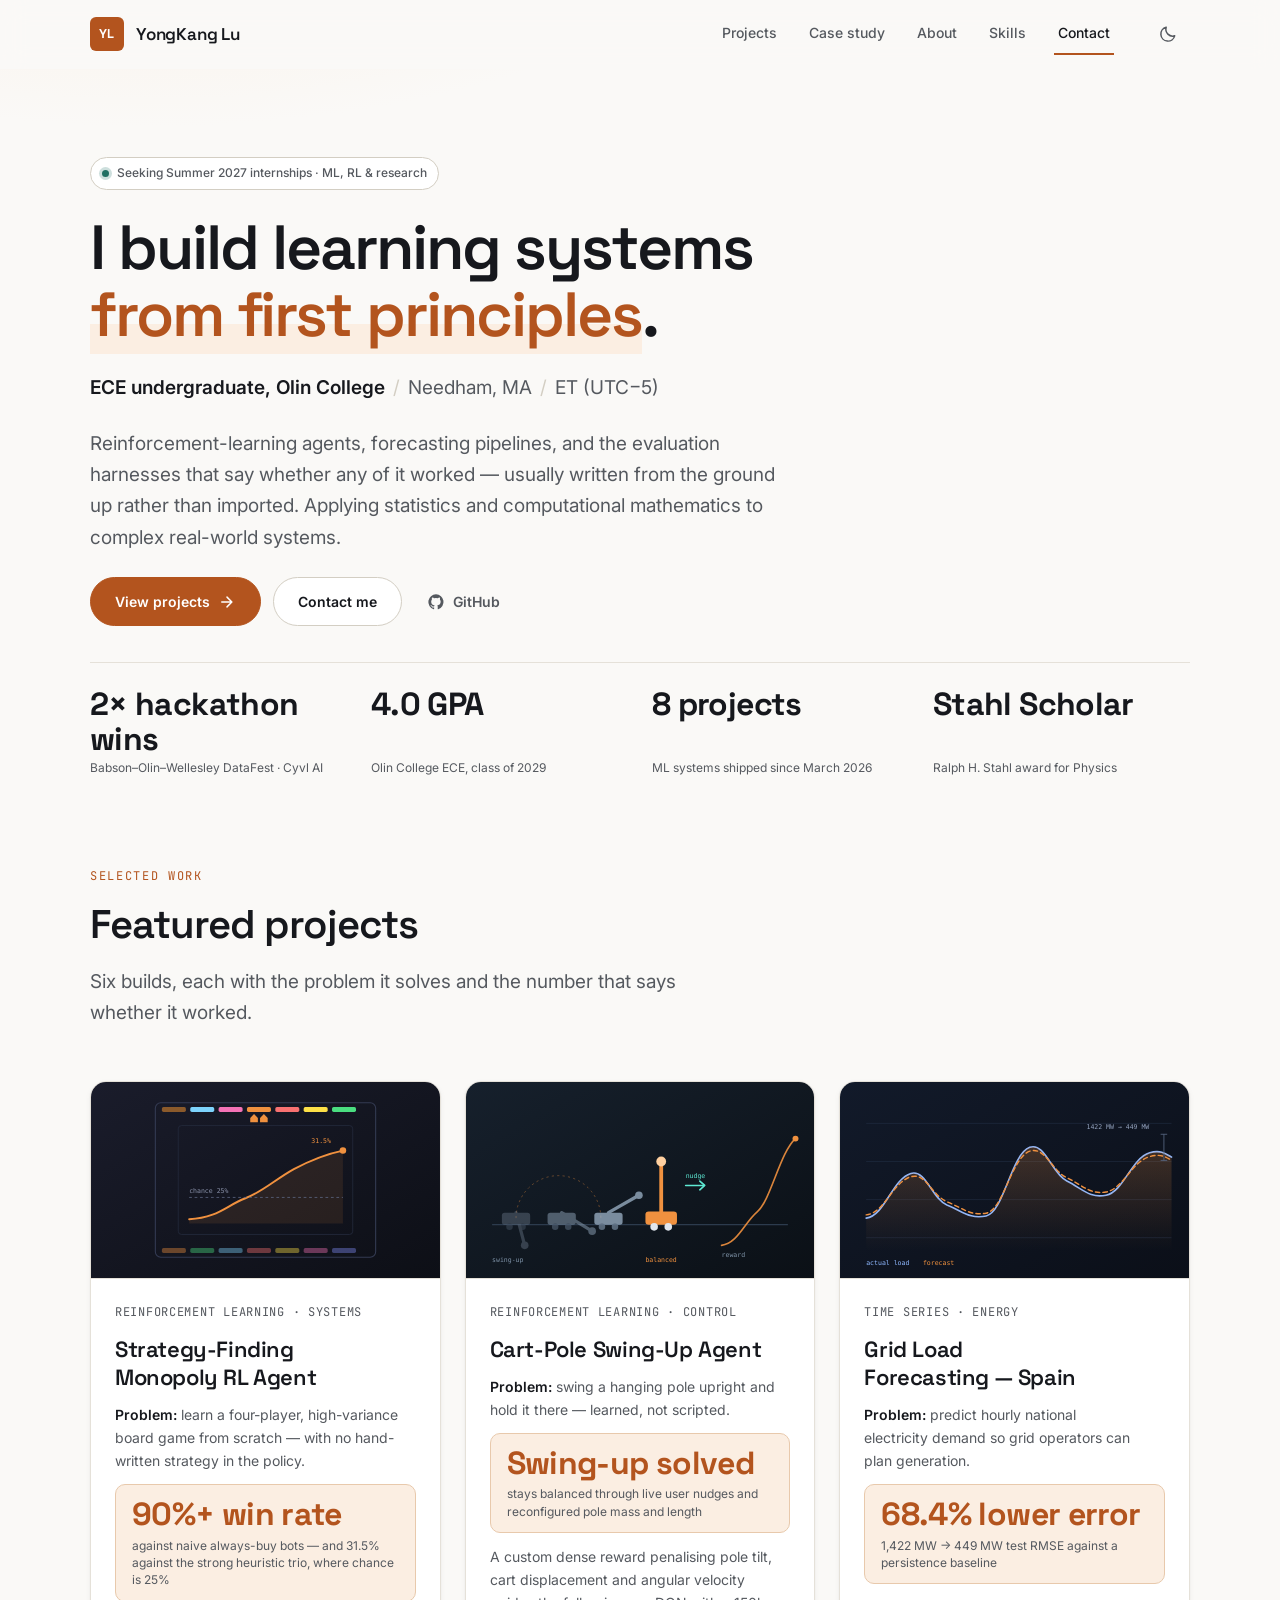
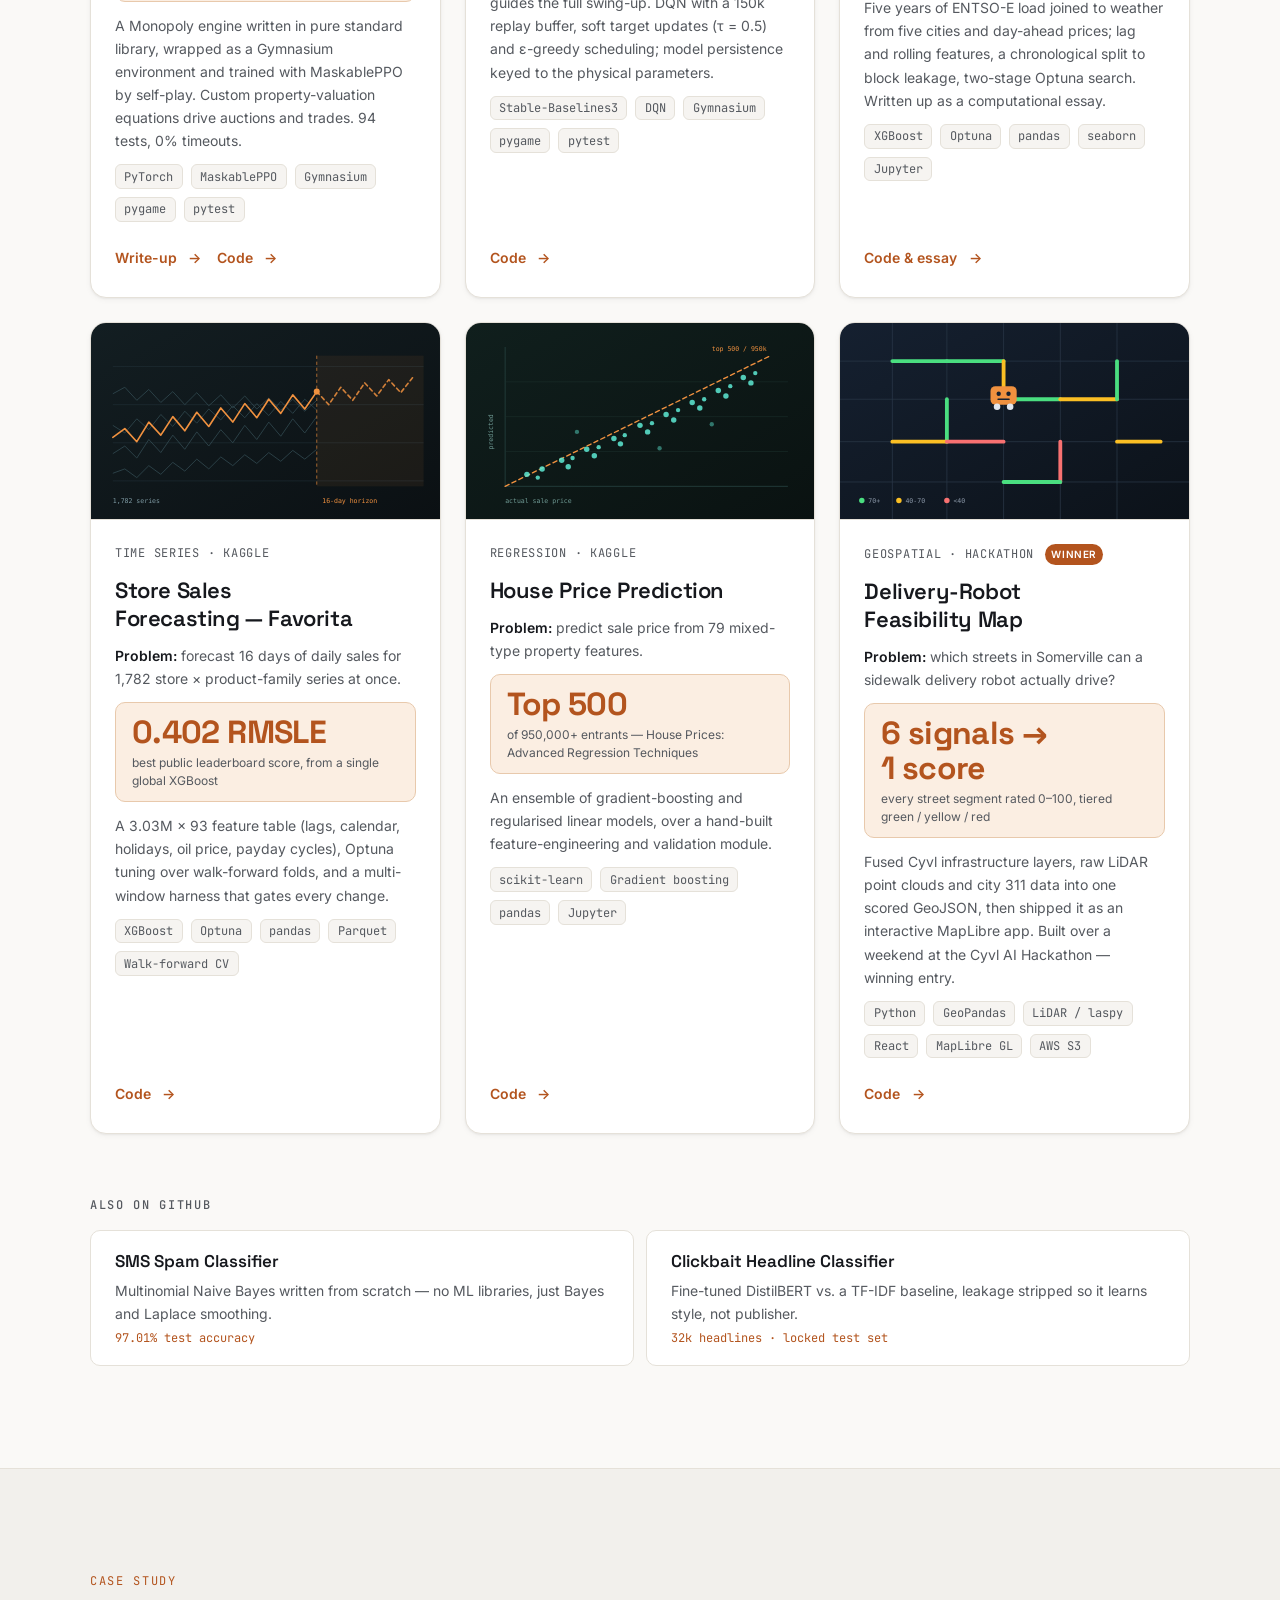
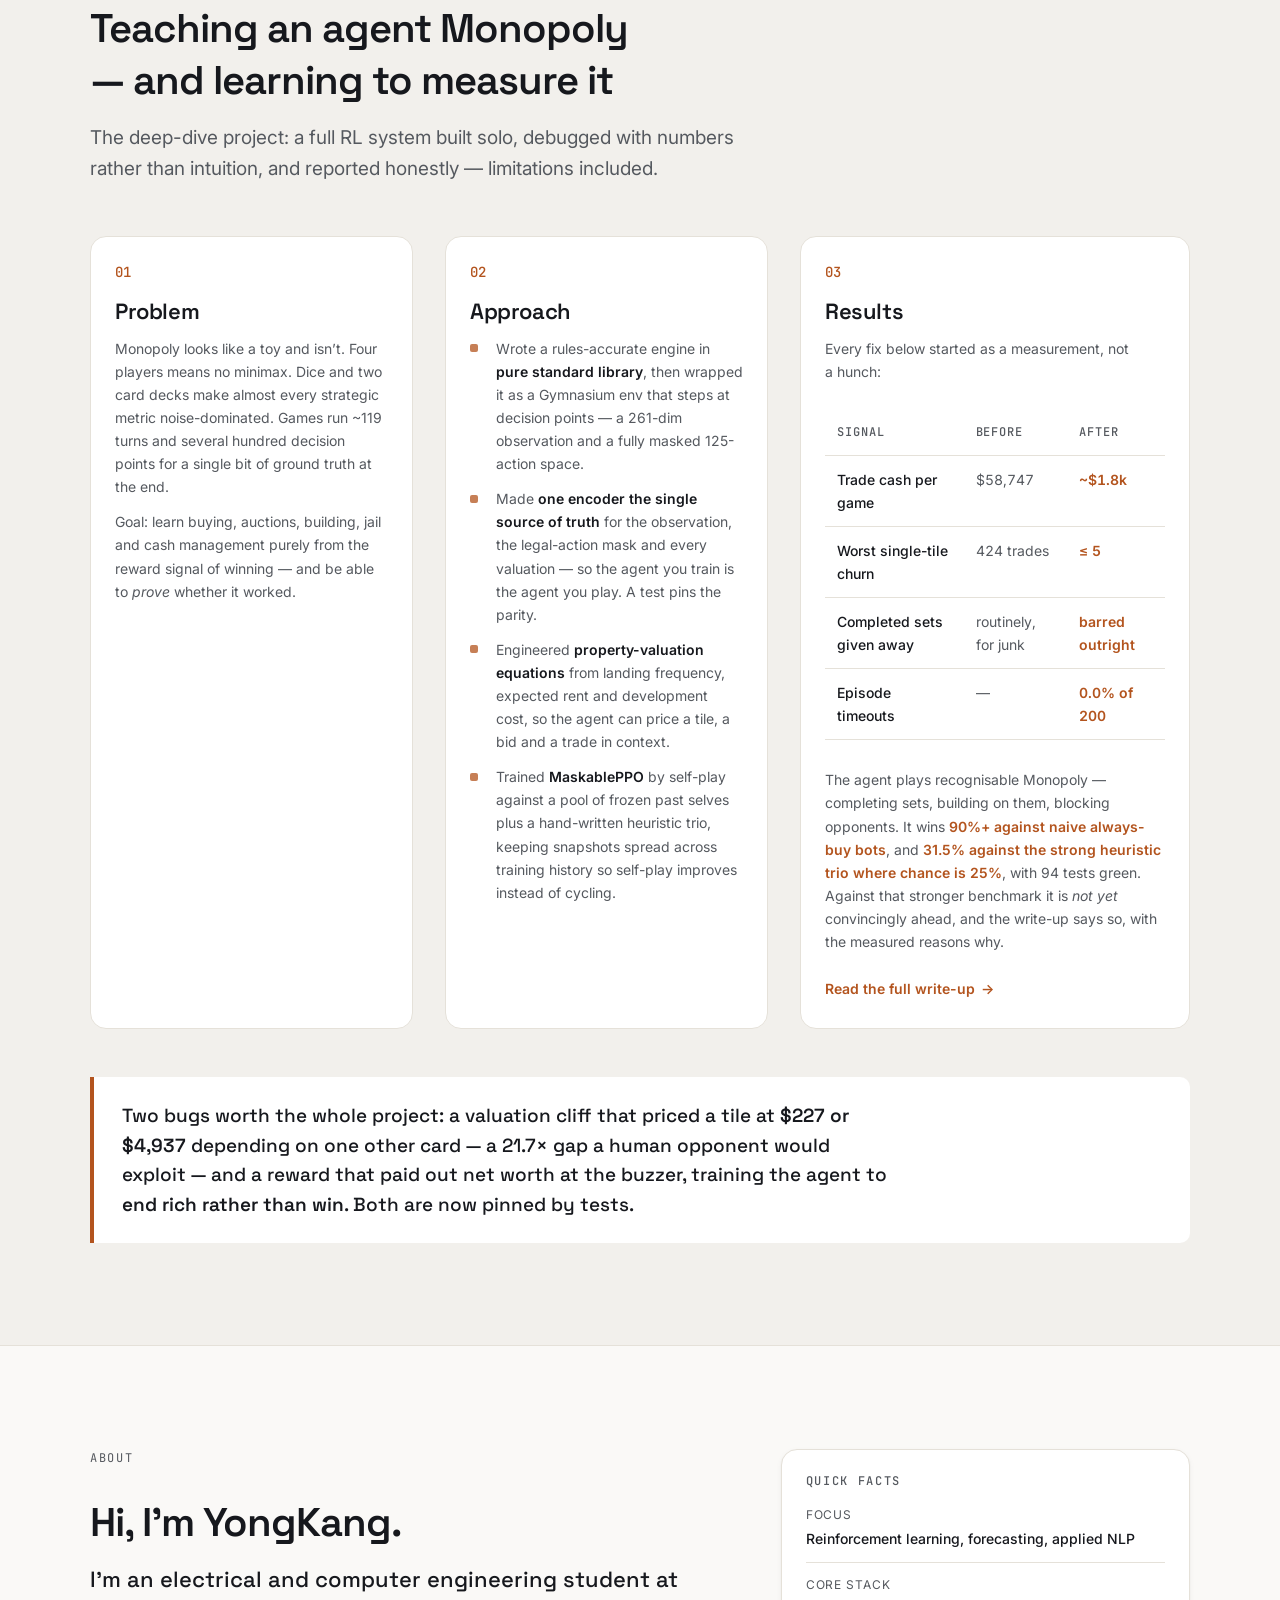
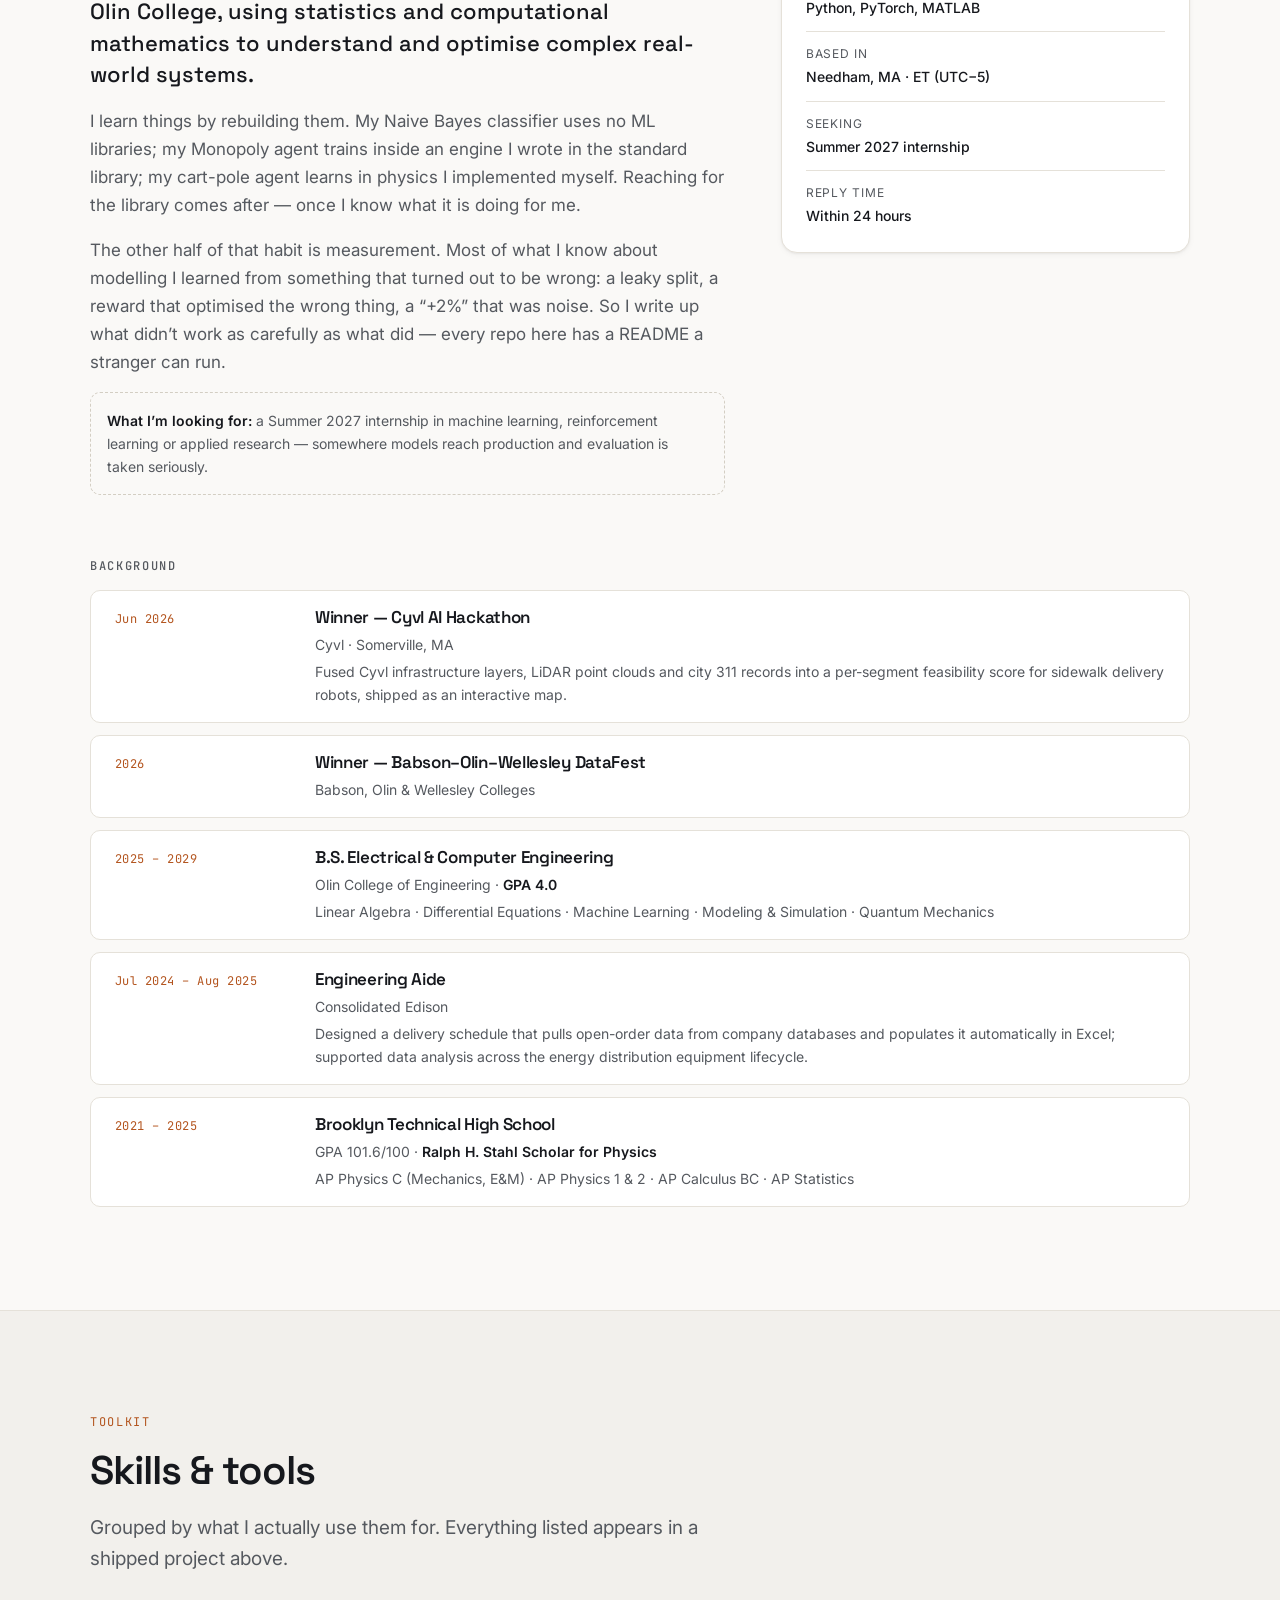
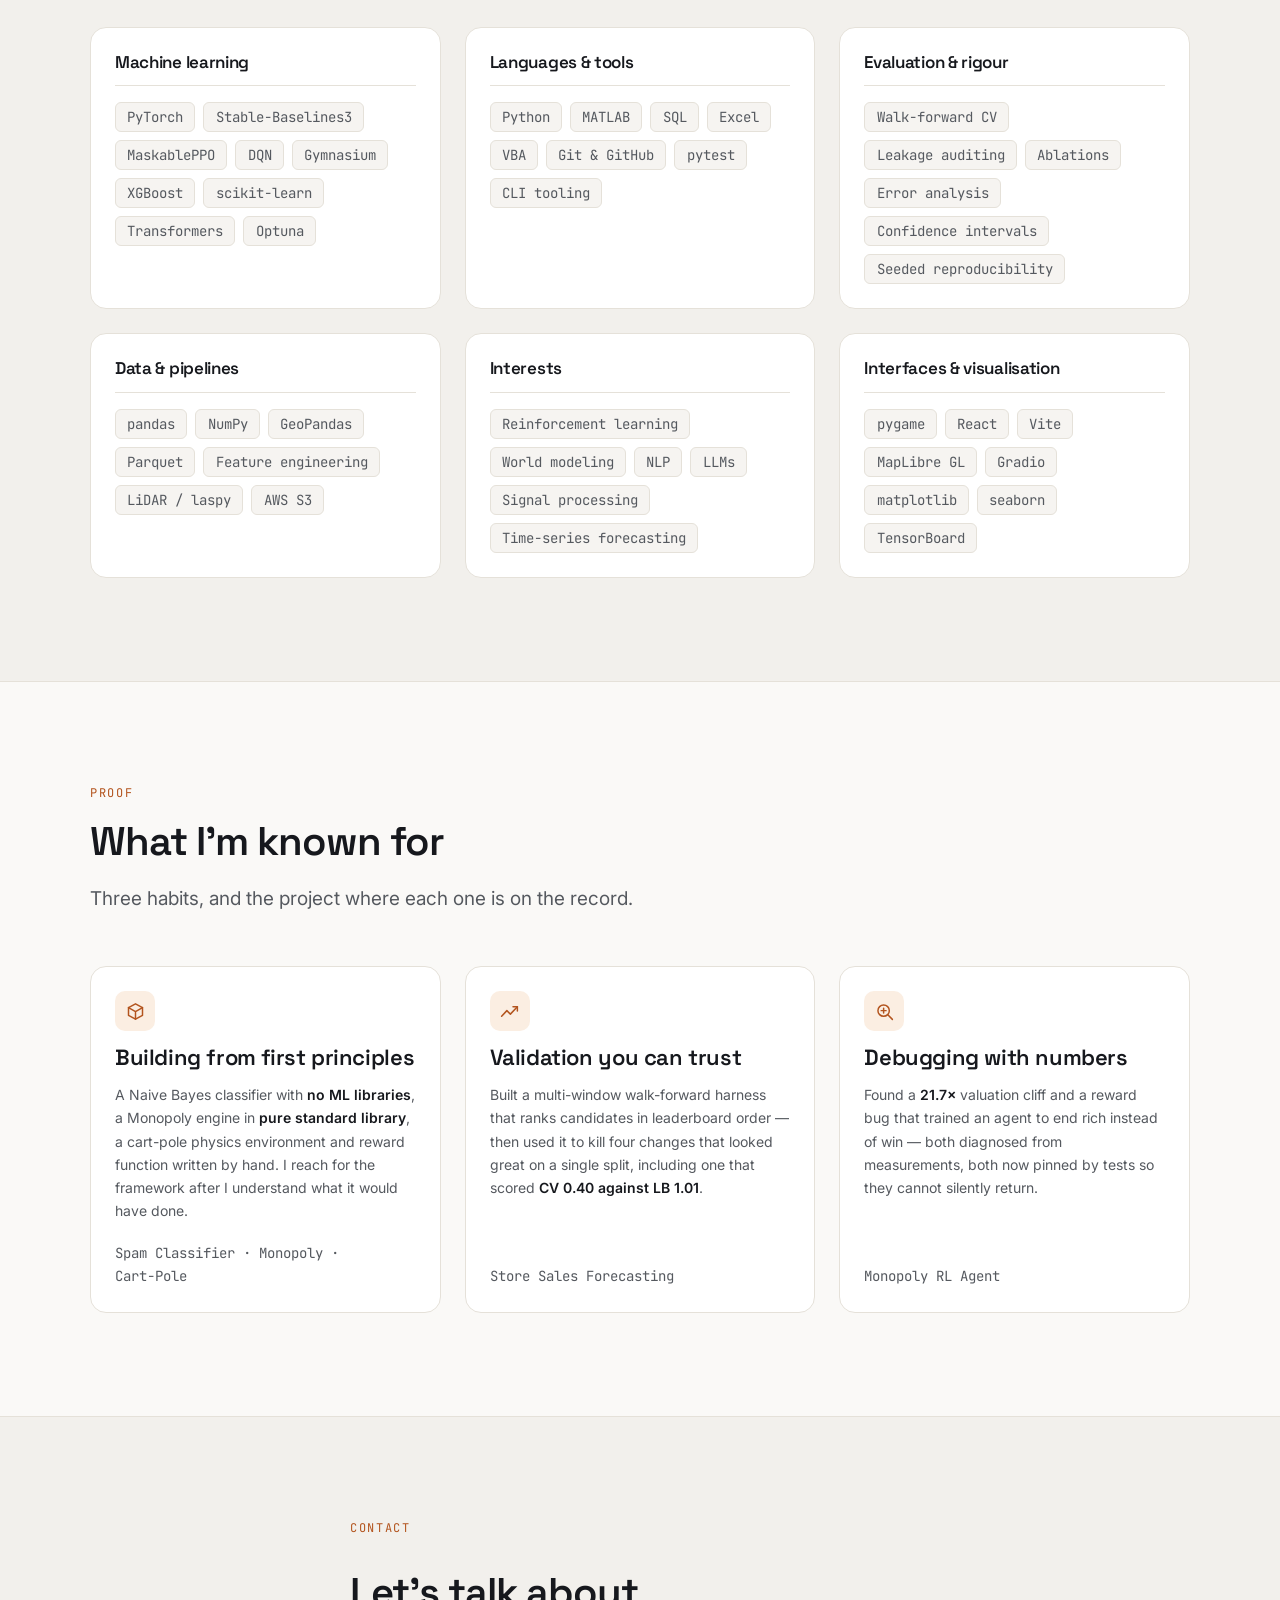
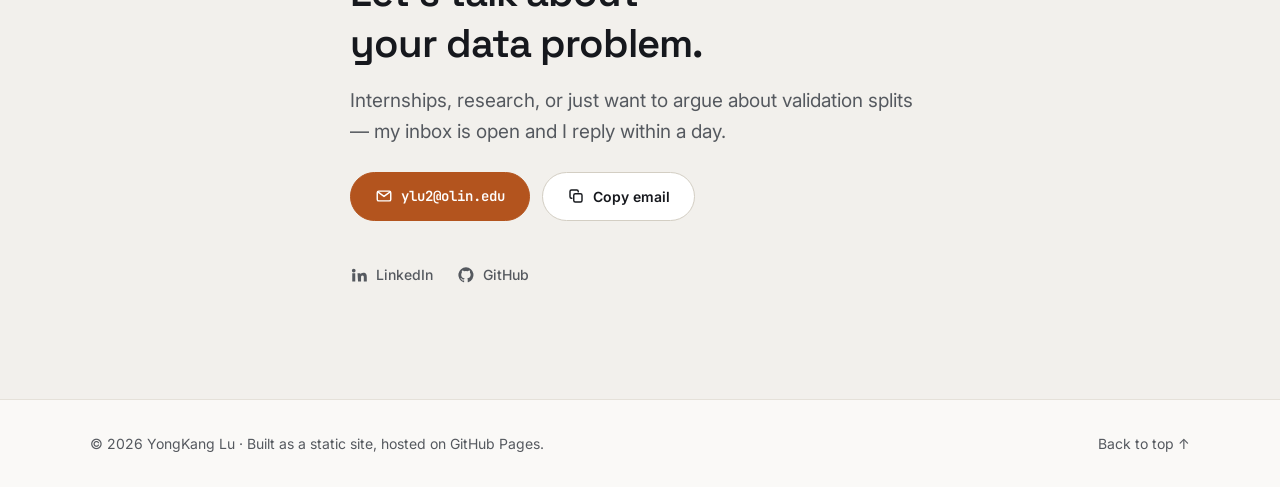
==== commit 8a9a08d6: "Stat strip revisions" ====
--- a/index.html
+++ b/index.html
@@ -118,10 +118,10 @@
     </div>
 
     <ul class="stat-strip" aria-label="Highlights">
+      <li><b>2&times; hackathon wins</b><span>Babson&ndash;Olin&ndash;Wellesley DataFest &middot; Cyvl AI</span></li>
       <li><b>4.0 GPA</b><span>Olin College ECE, class of 2029</span></li>
-      <li><b>Top 500</b><span>of 950,000+ Kaggle entrants</span></li>
-      <li><b>68.4%</b><span>error cut vs. baseline (grid load)</span></li>
-      <li><b>8</b><span>shipped, documented projects</span></li>
+      <li><b>8 projects</b><span>ML systems shipped since March 2026</span></li>
+      <li><b>Stahl Scholar</b><span>Ralph H. Stahl award for Physics</span></li>
     </ul>
   </div>
 </section>
@@ -275,7 +275,7 @@
           <img src="assets/img/cover-robots.svg" alt="" width="640" height="360" loading="lazy" decoding="async">
         </a>
         <div class="card-body">
-          <p class="card-kicker">Geospatial &middot; Hackathon</p>
+          <p class="card-kicker">Geospatial &middot; Hackathon <span class="badge">Winner</span></p>
           <h3 class="card-title">
             <a href="https://github.com/yyongg/Cyvl-Hackathon-Delivery-Robots" target="_blank" rel="noopener">
               Delivery-Robot Feasibility Map
@@ -284,7 +284,7 @@
           <p class="card-problem"><b>Problem:</b> which streets in Somerville can a sidewalk delivery robot actually drive?</p>
           <p class="metric"><span class="metric-num">6 signals &rarr; 1 score</span>
             <span class="metric-label">every street segment rated 0&ndash;100, tiered green / yellow / red</span></p>
-          <p class="card-note">Fused Cyvl infrastructure layers, raw LiDAR point clouds and city 311 data into one scored GeoJSON, then shipped it as an interactive MapLibre app. Built at the Cyvl Hackathon.</p>
+          <p class="card-note">Fused Cyvl infrastructure layers, raw LiDAR point clouds and city 311 data into one scored GeoJSON, then shipped it as an interactive MapLibre app. Built over a weekend at the Cyvl AI Hackathon &mdash; winning entry.</p>
           <ul class="chips" role="list">
             <li>Python</li><li>GeoPandas</li><li>LiDAR / laspy</li><li>React</li><li>MapLibre GL</li><li>AWS S3</li>
           </ul>
@@ -295,6 +295,30 @@
         </div>
       </li>
     </ul>
+
+    <!-- ══════════════════════════════════════════════════════════════════
+         EDIT ME #10 — DataFest card.
+         You won Babson-Olin-Wellesley DataFest but there is no repo for it,
+         so I could not write this card without inventing details. Fill in the
+         five CAPS slots below, delete the two comment markers, and move the
+         block up into the list above (it will become CARD 7 - drop the
+         weakest card so you stay at six).
+         If there is no repo, link a Devpost page, slide deck or write-up.
+    <li class="card reveal">
+      <div class="card-body">
+        <p class="card-kicker">Data analysis &middot; Hackathon <span class="badge">Winner</span></p>
+        <h3 class="card-title"><a href="LINK-TO-DEVPOST-OR-REPO">PROJECT NAME</a></h3>
+        <p class="card-problem"><b>Problem:</b> ONE SENTENCE ON THE QUESTION YOU WERE GIVEN.</p>
+        <p class="metric"><span class="metric-num">THE RESULT</span>
+          <span class="metric-label">e.g. 1st of N teams, or the finding that won it</span></p>
+        <p class="card-note">WHAT YOU BUILT, THE DATASET, AND WHAT YOU FOUND.</p>
+        <ul class="chips" role="list"><li>TOOL</li><li>TOOL</li><li>TOOL</li></ul>
+        <p class="card-links">
+          <a class="link-arrow" href="LINK">Write-up <span aria-hidden="true">&rarr;</span></a>
+        </p>
+      </div>
+    </li>
+         ══════════════════════════════════════════════════════════════════ -->
 
     <!-- Secondary projects, compact -->
     <div class="more-projects reveal">
@@ -448,6 +472,26 @@
     <div class="timeline-wrap reveal">
       <h3 class="more-title">Background</h3>
       <ol class="timeline" role="list">
+        <li class="tl-item">
+          <p class="tl-when">Jun 2026</p>
+          <div class="tl-body">
+            <h4 class="tl-what">Winner &mdash; Cyvl AI Hackathon</h4>
+            <p class="tl-where">Cyvl &middot; Somerville, MA</p>
+            <p class="tl-detail">
+              Fused Cyvl infrastructure layers, LiDAR point clouds and city 311 records into a
+              per-segment feasibility score for sidewalk delivery robots, shipped as an
+              interactive map.
+            </p>
+          </div>
+        </li>
+        <li class="tl-item">
+          <!-- EDIT ME #9 — add the month, and a one-line detail of what you built -->
+          <p class="tl-when">2026</p>
+          <div class="tl-body">
+            <h4 class="tl-what">Winner &mdash; Babson&ndash;Olin&ndash;Wellesley DataFest</h4>
+            <p class="tl-where">Babson, Olin &amp; Wellesley Colleges</p>
+          </div>
+        </li>
         <li class="tl-item">
           <p class="tl-when">2025 &ndash; 2029</p>
           <div class="tl-body">
--- a/assets/css/styles.css
+++ b/assets/css/styles.css
@@ -332,6 +332,24 @@
   text-transform: uppercase;
   color: var(--text-muted);
 }
+/* Award badge — sits inline in the card kicker. */
+.badge {
+  display: inline-flex; align-items: center;
+  margin-left: .35em;
+  padding: .2em .6em;
+  border-radius: var(--r-full);
+  background: var(--accent);
+  color: #fff;
+  font-family: var(--font-body);
+  font-size: 10px; font-weight: 600;
+  letter-spacing: .06em; text-transform: uppercase;
+  vertical-align: middle;
+}
+:root[data-theme="dark"] .badge { color: #14100b; }
+@media (prefers-color-scheme: dark) {
+  :root:not([data-theme="light"]) .badge { color: #14100b; }
+}
+
 .card-title { font-size: var(--fs-lg); }
 .card-title a { color: var(--text); text-decoration: none; }
 .card-title a:hover { color: var(--accent); }
@@ -511,9 +529,13 @@
   font-family: var(--font-display); font-weight: 700;
   font-size: var(--fs-xl); line-height: 1.1; letter-spacing: -0.02em;
   color: var(--text);
+  /* Reserve two lines so every caption sits on the same baseline,
+     even when one headline wraps and its neighbours do not. */
+  min-height: 2.2em;
 }
 .stat-strip span { font-size: var(--fs-micro); color: var(--text-muted); line-height: 1.4; }
-@media (min-width: 760px) { .stat-strip { grid-template-columns: repeat(4, 1fr); } }
+@media (min-width: 880px) { .stat-strip { grid-template-columns: repeat(4, 1fr); } }
+.stat-strip b { text-wrap: balance; }
 
 /* ── Projects ─────────────────────────────────────────────────────── */
 .cards { grid-template-columns: 1fr; }
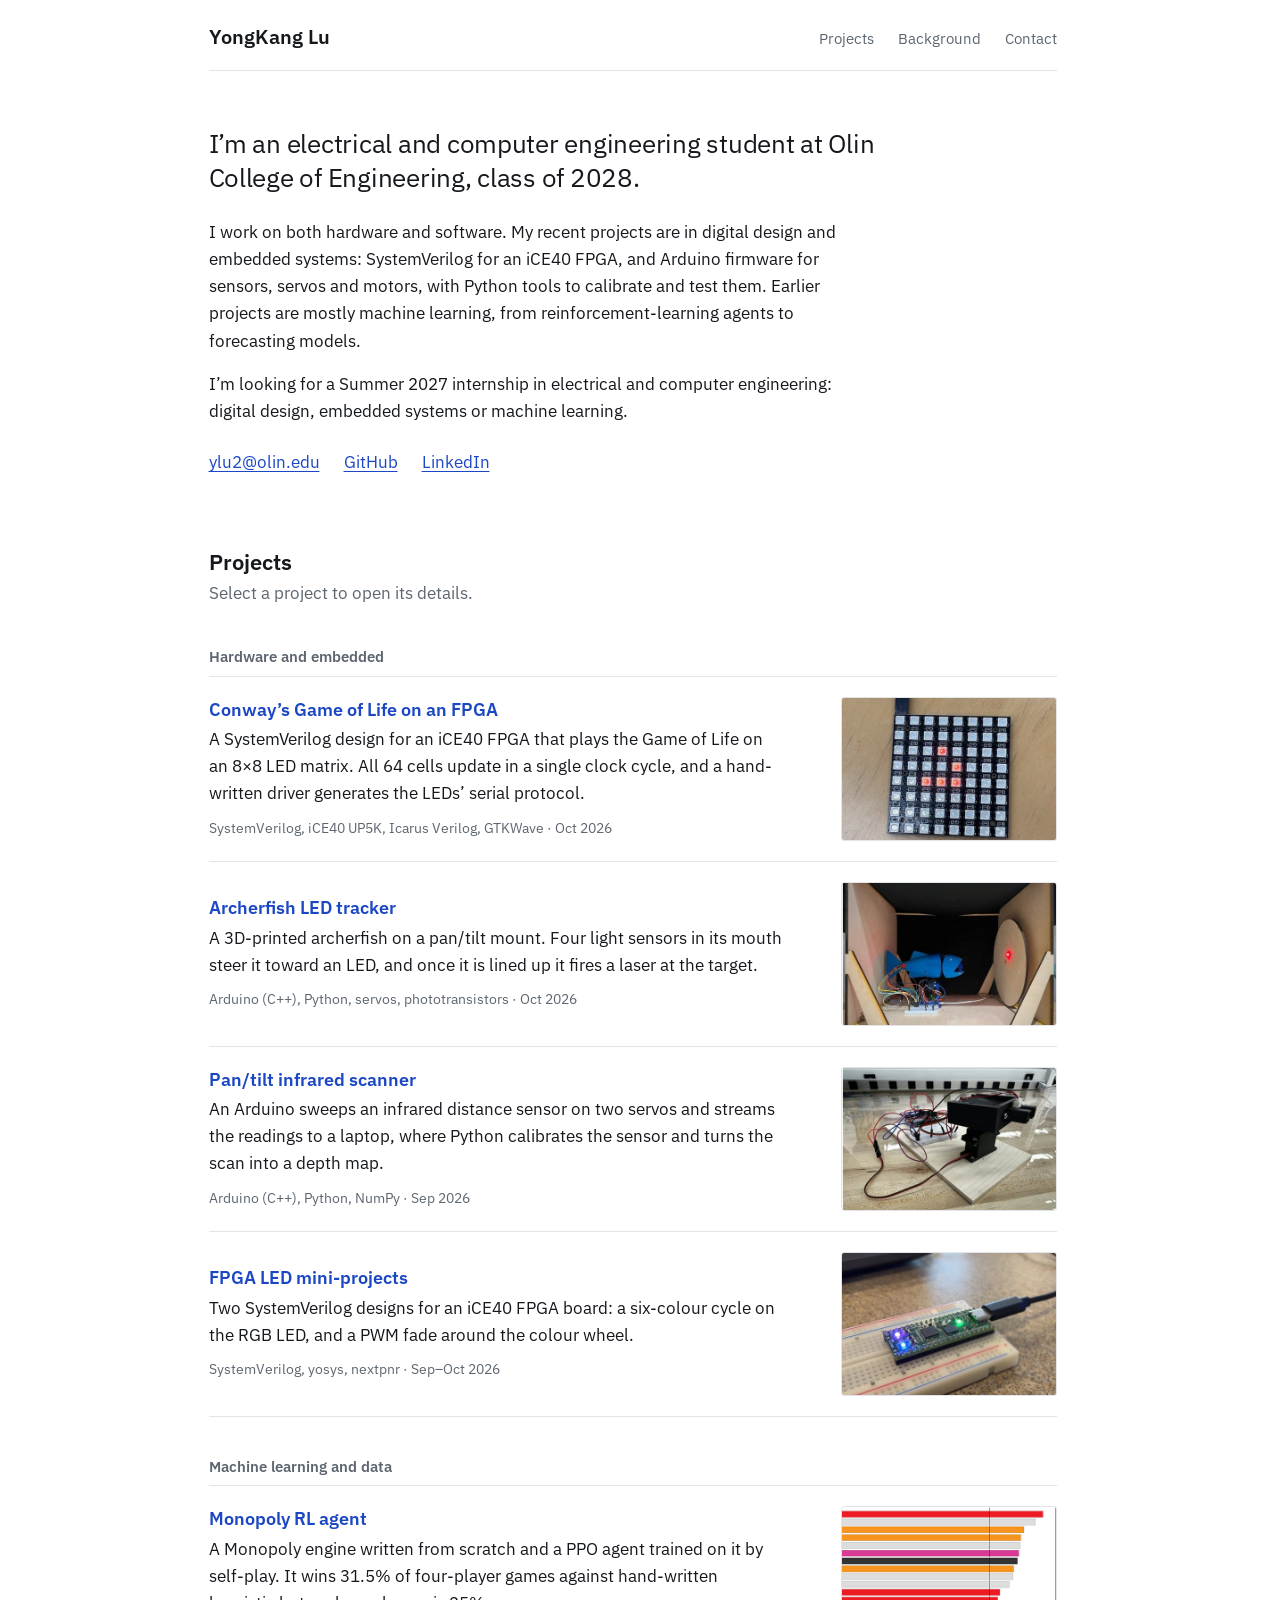
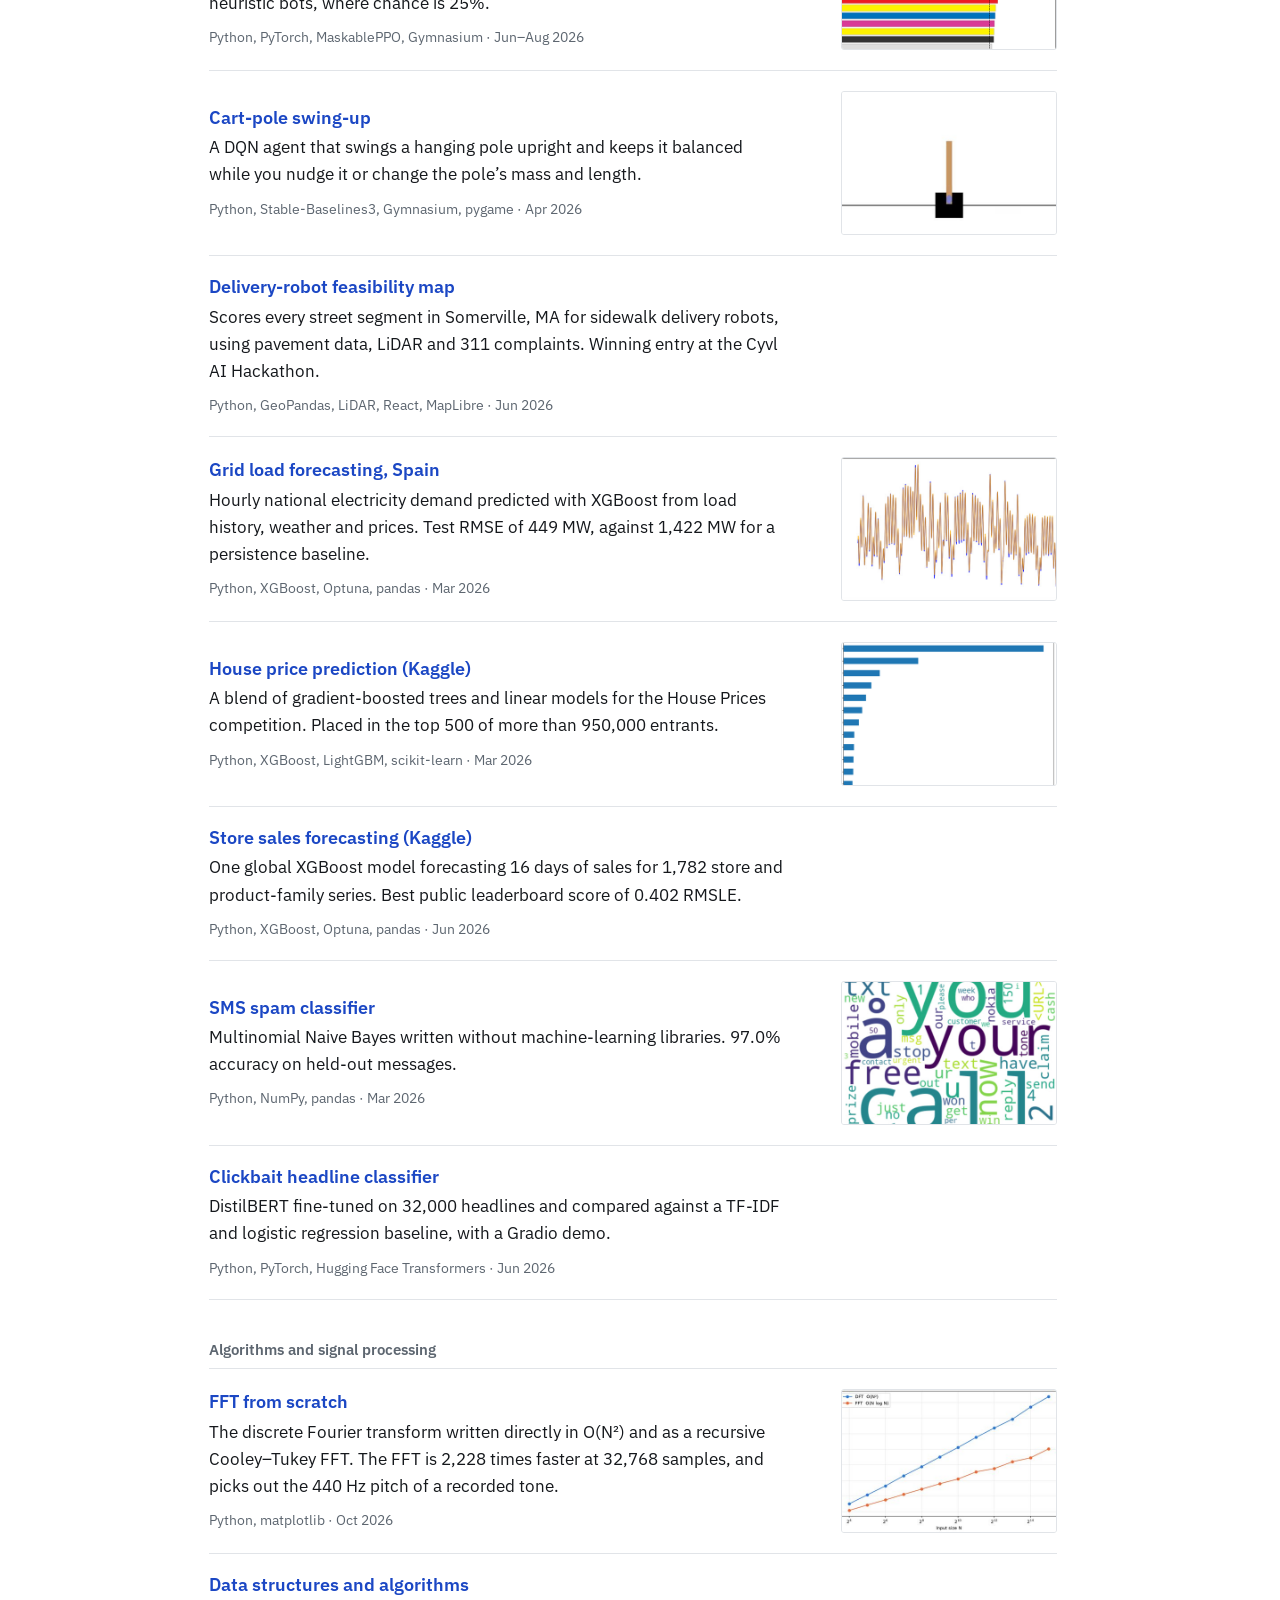
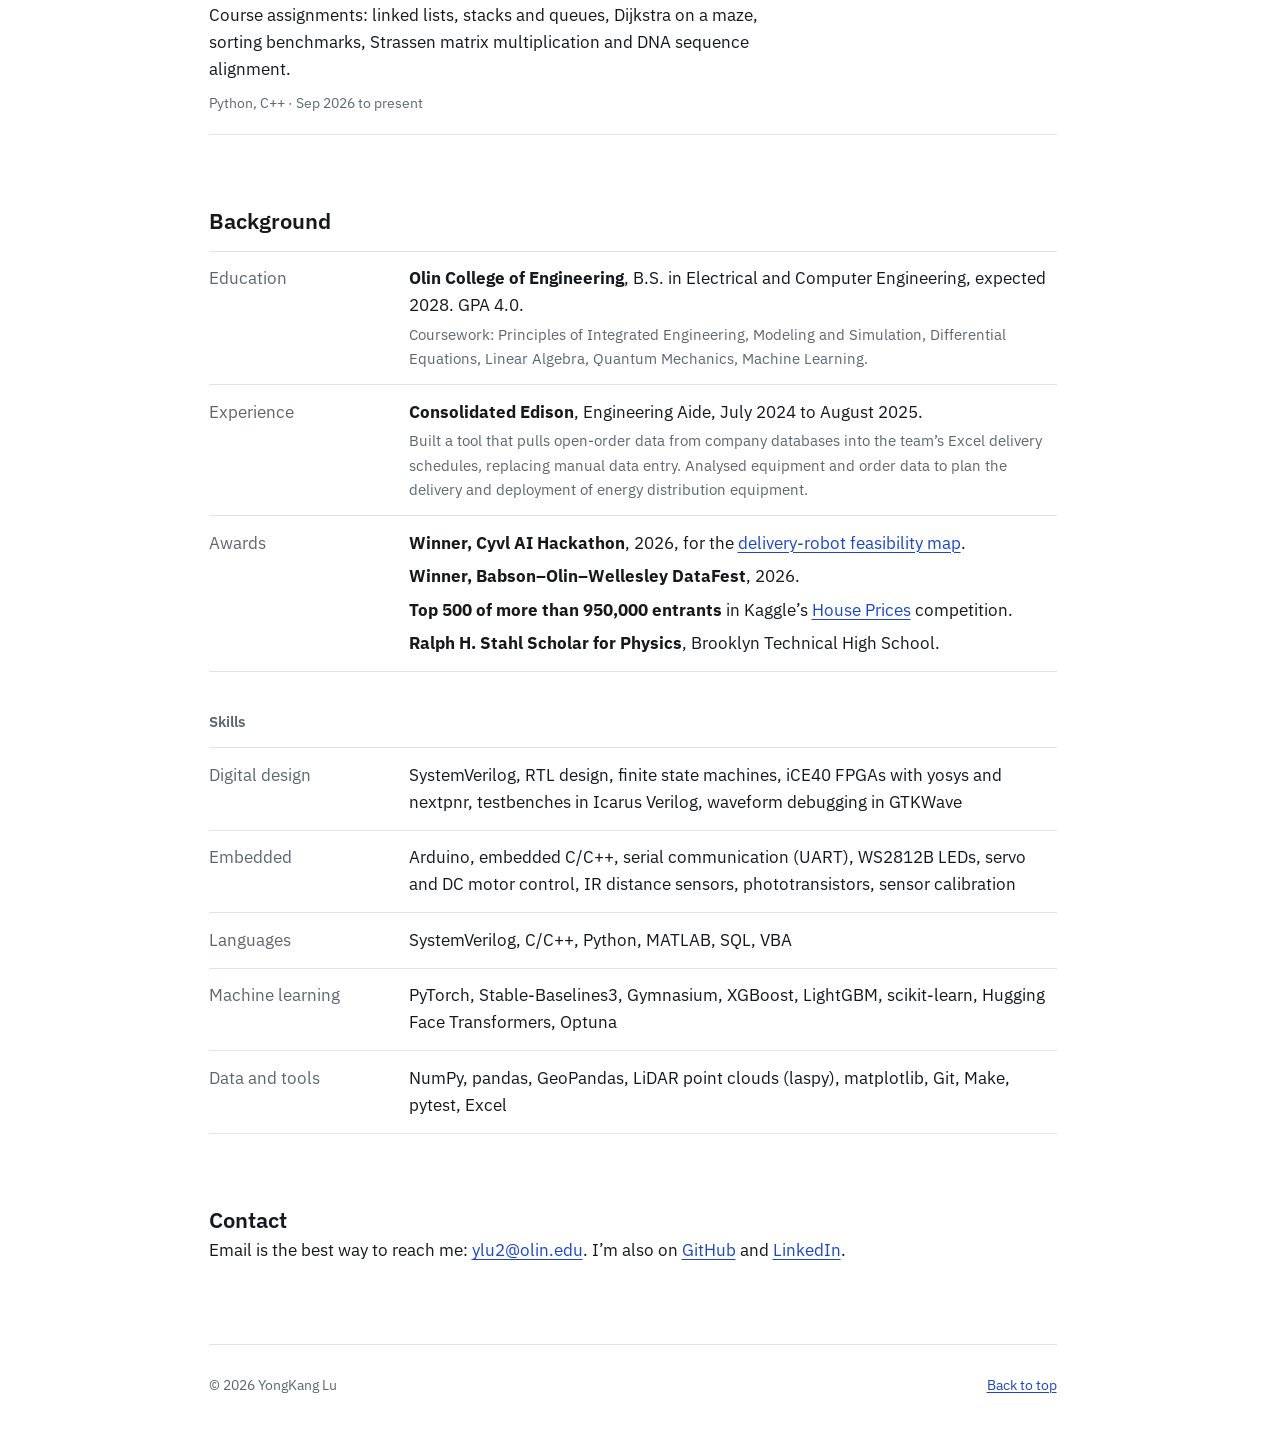
==== commit 93c65cc8: "Redesigned portfolio and added new projects" ====
--- a/index.html
+++ b/index.html
@@ -1,694 +1,1191 @@
 <!DOCTYPE html>
-<html lang="en" class="no-js">
+<html lang="en">
 <head>
 <meta charset="utf-8">
 <meta name="viewport" content="width=device-width, initial-scale=1">
-
-<!-- Runs before paint: drops the no-js fallback and restores the saved
-     theme, so the page never flashes the wrong colours. -->
+<meta name="color-scheme" content="light">
+
+<!-- Runs before paint. With the "js" class the project details live in a
+     slide-in panel; without it they are laid out at the bottom of the page. -->
 <script>
-(function () {
-  var d = document.documentElement;
-  d.classList.remove("no-js");
-  try {
-    var t = localStorage.getItem("portfolio-theme");
-    if (t === "dark" || t === "light") d.setAttribute("data-theme", t);
-  } catch (e) {}
-})();
+if ("HTMLDialogElement" in window) document.documentElement.className = "js";
 </script>
 
-<title>YongKang Lu — ML &amp; Reinforcement Learning</title>
-<meta name="description" content="ECE undergraduate at Olin College building machine learning and reinforcement-learning systems from first principles. Selected projects, measured results and code.">
+<title>YongKang Lu</title>
+<meta name="description" content="Electrical and computer engineering student at Olin College. Projects in digital design, embedded systems and machine learning.">
 <meta name="author" content="YongKang Lu">
 
 <meta property="og:type" content="website">
-<meta property="og:title" content="YongKang Lu — ML &amp; Reinforcement Learning">
-<meta property="og:description" content="ECE undergraduate at Olin College. RL agents, forecasting pipelines, and the evaluation harnesses that prove they work.">
-<!-- EDIT ME #1 — set this to your final site URL once it is published -->
+<meta property="og:title" content="YongKang Lu">
+<meta property="og:description" content="Electrical and computer engineering student at Olin College. Projects in digital design, embedded systems and machine learning.">
 <meta property="og:url" content="https://yyongg.github.io/">
-<!-- OPTIONAL: add a 1200x630 PNG at assets/img/og.png, then uncomment the two lines below
-<meta property="og:image" content="https://yyongg.github.io/assets/img/og.png">
-<meta name="twitter:card" content="summary_large_image">
--->
 
 <link rel="icon" href="assets/img/favicon.svg" type="image/svg+xml">
 <link rel="preconnect" href="https://fonts.googleapis.com">
 <link rel="preconnect" href="https://fonts.gstatic.com" crossorigin>
-<link href="https://fonts.googleapis.com/css2?family=Space+Grotesk:wght@500;600;700&family=Inter:wght@400;500;600&family=JetBrains+Mono:wght@500&display=swap" rel="stylesheet">
+<link href="https://fonts.googleapis.com/css2?family=IBM+Plex+Mono&family=IBM+Plex+Sans:wght@400;500;600&display=swap" rel="stylesheet">
 <link rel="stylesheet" href="assets/css/styles.css">
 </head>
 
 <body>
 <a class="skip-link" href="#main">Skip to main content</a>
 
-<!-- ─────────────────────────────  HEADER  ───────────────────────────── -->
-<header class="site-header" id="siteHeader">
-  <div class="wrap header-inner">
-    <a class="brand" href="#top">
-      <span class="brand-mark" aria-hidden="true">YL</span>
-      <span class="brand-name">YongKang Lu</span>
-    </a>
-
-    <nav class="nav" id="primaryNav" aria-label="Primary">
+<div class="wrap" id="top">
+  <header class="site-header">
+    <h1>YongKang Lu</h1>
+    <nav aria-label="Sections">
       <a href="#projects">Projects</a>
-      <a href="#case-study">Case study</a>
-      <a href="#about">About</a>
-      <a href="#skills">Skills</a>
+      <a href="#background">Background</a>
       <a href="#contact">Contact</a>
     </nav>
-
-    <div class="header-actions">
-      <button class="icon-btn" id="themeToggle" type="button"
-              aria-label="Switch to dark theme" aria-pressed="false">
-        <svg class="i-sun" viewBox="0 0 24 24" aria-hidden="true" focusable="false"><circle cx="12" cy="12" r="4.2"/><path d="M12 2.5v2.4M12 19.1v2.4M4.2 4.2l1.7 1.7M18.1 18.1l1.7 1.7M2.5 12h2.4M19.1 12h2.4M4.2 19.8l1.7-1.7M18.1 5.9l1.7-1.7"/></svg>
-        <svg class="i-moon" viewBox="0 0 24 24" aria-hidden="true" focusable="false"><path d="M20 14.2A8.2 8.2 0 0 1 9.8 4a8.4 8.4 0 1 0 10.2 10.2z"/></svg>
-      </button>
-      <button class="icon-btn menu-btn" id="menuToggle" type="button"
-              aria-label="Open menu" aria-expanded="false" aria-controls="primaryNav">
-        <svg viewBox="0 0 24 24" aria-hidden="true" focusable="false"><path d="M4 7h16M4 12h16M4 17h16"/></svg>
-      </button>
+  </header>
+</div>
+
+<main id="main">
+
+<!-- ───────────────────────────── INTRO ───────────────────────────── -->
+<section class="intro wrap" aria-label="About">
+  <p class="lead">
+    I&rsquo;m an electrical and computer engineering student at Olin College of Engineering,
+    class of 2028.
+  </p>
+  <p>
+    I work on both hardware and software. My recent projects are in digital design and embedded
+    systems: SystemVerilog for an iCE40 FPGA, and Arduino firmware for sensors, servos and motors,
+    with Python tools to calibrate and test them. Earlier projects are mostly machine learning,
+    from reinforcement-learning agents to forecasting models.
+  </p>
+  <p>
+    I&rsquo;m looking for a Summer 2027 internship in electrical and computer engineering: digital
+    design, embedded systems or machine learning.
+  </p>
+  <p class="intro-links">
+    <a href="mailto:ylu2@olin.edu">ylu2@olin.edu</a>
+    <a href="https://github.com/yyongg" target="_blank" rel="noopener">GitHub</a>
+    <a href="https://www.linkedin.com/in/yong-lu-15b105320" target="_blank" rel="noopener">LinkedIn</a>
+  </p>
+</section>
+
+<!-- ──────────────────────────── PROJECTS ─────────────────────────── -->
+<!-- Each row links to a details block further down (id = the href). To add a
+     project: copy a row here, then copy an <article class="detail"> below and
+     give both the same id. Thumbnails are optional: leave the <img> out. -->
+<section class="section wrap" id="projects">
+  <h2>Projects</h2>
+  <p class="section-note">Select a project to open its details.</p>
+
+  <h3 class="group">Hardware and embedded</h3>
+  <ul class="rows">
+    <li>
+      <a class="row" href="#conway">
+        <div class="row-text">
+          <h4>Conway&rsquo;s Game of Life on an FPGA</h4>
+          <p>A SystemVerilog design for an iCE40 FPGA that plays the Game of Life on an 8&times;8
+             LED matrix. All 64 cells update in a single clock cycle, and a hand-written driver
+             generates the LEDs&rsquo; serial protocol.</p>
+          <p class="row-meta">SystemVerilog, iCE40 UP5K, Icarus Verilog, GTKWave &middot; Oct 2026</p>
+        </div>
+        <img src="assets/img/projects/conway/thumb.jpg" alt="An 8 by 8 LED matrix lit with a red glider" width="480" height="320" loading="lazy">
+      </a>
+    </li>
+    <li>
+      <a class="row" href="#archerfish">
+        <div class="row-text">
+          <h4>Archerfish LED tracker</h4>
+          <p>A 3D-printed archerfish on a pan/tilt mount. Four light sensors in its mouth steer it
+             toward an LED, and once it is lined up it fires a laser at the target.</p>
+          <p class="row-meta">Arduino (C++), Python, servos, phototransistors &middot; Oct 2026</p>
+        </div>
+        <img src="assets/img/projects/archerfish/thumb.jpg" alt="A blue 3D-printed fish on a servo mount facing a wooden disc with a red LED" width="480" height="320" loading="lazy">
+      </a>
+    </li>
+    <li>
+      <a class="row" href="#scanner">
+        <div class="row-text">
+          <h4>Pan/tilt infrared scanner</h4>
+          <p>An Arduino sweeps an infrared distance sensor on two servos and streams the readings
+             to a laptop, where Python calibrates the sensor and turns the scan into a depth map.</p>
+          <p class="row-meta">Arduino (C++), Python, NumPy &middot; Sep 2026</p>
+        </div>
+        <img src="assets/img/projects/scanner/thumb.jpg" alt="The scanner: an infrared sensor on two stacked servos, wired to a breadboard" width="480" height="320" loading="lazy">
+      </a>
+    </li>
+    <li>
+      <a class="row" href="#fpga">
+        <div class="row-text">
+          <h4>FPGA LED mini-projects</h4>
+          <p>Two SystemVerilog designs for an iCE40 FPGA board: a six-colour cycle on the RGB
+             LED, and a PWM fade around the colour wheel.</p>
+          <p class="row-meta">SystemVerilog, yosys, nextpnr &middot; Sep&ndash;Oct 2026</p>
+        </div>
+        <img src="assets/img/projects/fpga/thumb.jpg" alt="FPGA board on a breadboard with its LEDs lit" width="480" height="320" loading="lazy">
+      </a>
+    </li>
+  </ul>
+
+  <h3 class="group">Machine learning and data</h3>
+  <ul class="rows">
+    <li>
+      <a class="row" href="#monopoly">
+        <div class="row-text">
+          <h4>Monopoly RL agent</h4>
+          <p>A Monopoly engine written from scratch and a PPO agent trained on it by self-play.
+             It wins 31.5% of four-player games against hand-written heuristic bots, where chance is 25%.</p>
+          <p class="row-meta">Python, PyTorch, MaskablePPO, Gymnasium &middot; Jun&ndash;Aug 2026</p>
+        </div>
+        <img src="assets/img/projects/monopoly/thumb.png" alt="Bar chart of how often each Monopoly tile is landed on" width="480" height="320" loading="lazy">
+      </a>
+    </li>
+    <li>
+      <a class="row" href="#cartpole">
+        <div class="row-text">
+          <h4>Cart-pole swing-up</h4>
+          <p>A DQN agent that swings a hanging pole upright and keeps it balanced while you nudge it
+             or change the pole&rsquo;s mass and length.</p>
+          <p class="row-meta">Python, Stable-Baselines3, Gymnasium, pygame &middot; Apr 2026</p>
+        </div>
+        <img src="assets/img/projects/cartpole/thumb.jpg" alt="The cart-pole simulation with the pole balanced upright on the cart" width="480" height="320" loading="lazy">
+      </a>
+    </li>
+    <li>
+      <a class="row" href="#robots">
+        <div class="row-text">
+          <h4>Delivery-robot feasibility map</h4>
+          <p>Scores every street segment in Somerville, MA for sidewalk delivery robots, using
+             pavement data, LiDAR and 311 complaints. Winning entry at the Cyvl AI Hackathon.</p>
+          <p class="row-meta">Python, GeoPandas, LiDAR, React, MapLibre &middot; Jun 2026</p>
+        </div>
+      </a>
+    </li>
+    <li>
+      <a class="row" href="#energy">
+        <div class="row-text">
+          <h4>Grid load forecasting, Spain</h4>
+          <p>Hourly national electricity demand predicted with XGBoost from load history, weather
+             and prices. Test RMSE of 449 MW, against 1,422 MW for a persistence baseline.</p>
+          <p class="row-meta">Python, XGBoost, Optuna, pandas &middot; Mar 2026</p>
+        </div>
+        <img src="assets/img/projects/energy/thumb.jpg" alt="Line chart of predicted and actual electricity load" width="480" height="320" loading="lazy">
+      </a>
+    </li>
+    <li>
+      <a class="row" href="#housing">
+        <div class="row-text">
+          <h4>House price prediction (Kaggle)</h4>
+          <p>A blend of gradient-boosted trees and linear models for the House Prices
+             competition. Placed in the top 500 of more than 950,000 entrants.</p>
+          <p class="row-meta">Python, XGBoost, LightGBM, scikit-learn &middot; Mar 2026</p>
+        </div>
+        <img src="assets/img/projects/housing/thumb.png" alt="Bar chart of feature importances from the housing model" width="480" height="320" loading="lazy">
+      </a>
+    </li>
+    <li>
+      <a class="row" href="#store-sales">
+        <div class="row-text">
+          <h4>Store sales forecasting (Kaggle)</h4>
+          <p>One global XGBoost model forecasting 16 days of sales for 1,782 store and
+             product-family series. Best public leaderboard score of 0.402 RMSLE.</p>
+          <p class="row-meta">Python, XGBoost, Optuna, pandas &middot; Jun 2026</p>
+        </div>
+      </a>
+    </li>
+    <li>
+      <a class="row" href="#spam">
+        <div class="row-text">
+          <h4>SMS spam classifier</h4>
+          <p>Multinomial Naive Bayes written without machine-learning libraries.
+             97.0% accuracy on held-out messages.</p>
+          <p class="row-meta">Python, NumPy, pandas &middot; Mar 2026</p>
+        </div>
+        <img src="assets/img/projects/spam/thumb.jpg" alt="Word cloud of the most common words in spam messages" width="480" height="320" loading="lazy">
+      </a>
+    </li>
+    <li>
+      <a class="row" href="#clickbait">
+        <div class="row-text">
+          <h4>Clickbait headline classifier</h4>
+          <p>DistilBERT fine-tuned on 32,000 headlines and compared against a TF-IDF and
+             logistic regression baseline, with a Gradio demo.</p>
+          <p class="row-meta">Python, PyTorch, Hugging Face Transformers &middot; Jun 2026</p>
+        </div>
+      </a>
+    </li>
+  </ul>
+
+  <h3 class="group">Algorithms and signal processing</h3>
+  <ul class="rows">
+    <li>
+      <a class="row" href="#fft">
+        <div class="row-text">
+          <h4>FFT from scratch</h4>
+          <p>The discrete Fourier transform written directly in O(N&sup2;) and as a recursive
+             Cooley&ndash;Tukey FFT. The FFT is 2,228 times faster at 32,768 samples, and picks
+             out the 440 Hz pitch of a recorded tone.</p>
+          <p class="row-meta">Python, matplotlib &middot; Oct 2026</p>
+        </div>
+        <img src="assets/img/projects/fft/thumb.jpg" alt="Log-scale chart of DFT and FFT runtime against input size" width="480" height="320" loading="lazy">
+      </a>
+    </li>
+    <li>
+      <a class="row" href="#dsa">
+        <div class="row-text">
+          <h4>Data structures and algorithms</h4>
+          <p>Course assignments: linked lists, stacks and queues, Dijkstra on a maze, sorting
+             benchmarks, Strassen matrix multiplication and DNA sequence alignment.</p>
+          <p class="row-meta">Python, C++ &middot; Sep 2026 to present</p>
+        </div>
+      </a>
+    </li>
+  </ul>
+</section>
+
+<!-- ─────────────────────────── BACKGROUND ────────────────────────── -->
+<section class="section wrap" id="background">
+  <h2>Background</h2>
+  <dl class="cv">
+    <div>
+      <dt>Education</dt>
+      <dd>
+        <strong>Olin College of Engineering</strong>, B.S. in Electrical and Computer Engineering,
+        expected 2028. GPA 4.0.
+        <span class="sub">Coursework: Principles of Integrated Engineering, Modeling and Simulation, Differential
+        Equations, Linear Algebra, Quantum Mechanics, Machine Learning.</span>
+      </dd>
     </div>
+    <div>
+      <dt>Experience</dt>
+      <dd>
+        <strong>Consolidated Edison</strong>, Engineering Aide, July 2024 to August 2025.
+        <span class="sub">Built a tool that pulls open-order data from company databases into the
+        team&rsquo;s Excel delivery schedules, replacing manual data entry. Analysed equipment and
+        order data to plan the delivery and deployment of energy distribution equipment.</span>
+      </dd>
+    </div>
+    <div>
+      <dt>Awards</dt>
+      <dd>
+        <ul>
+          <li><strong>Winner, Cyvl AI Hackathon</strong>, 2026, for the
+              <a href="#robots">delivery-robot feasibility map</a>.</li>
+          <li><strong>Winner, Babson&ndash;Olin&ndash;Wellesley DataFest</strong>, 2026.</li>
+          <li><strong>Top 500 of more than 950,000 entrants</strong> in Kaggle&rsquo;s
+              <a href="#housing">House Prices</a> competition.</li>
+          <li><strong>Ralph H. Stahl Scholar for Physics</strong>, Brooklyn Technical High School.</li>
+        </ul>
+      </dd>
+    </div>
+  </dl>
+
+  <h3 class="group">Skills</h3>
+  <dl class="tools">
+    <div><dt>Digital design</dt><dd>SystemVerilog, RTL design, finite state machines, iCE40 FPGAs with yosys and nextpnr, testbenches in Icarus Verilog, waveform debugging in GTKWave</dd></div>
+    <div><dt>Embedded</dt><dd>Arduino, embedded C/C++, serial communication (UART), WS2812B LEDs, servo and DC motor control, IR distance sensors, phototransistors, sensor calibration</dd></div>
+    <div><dt>Languages</dt><dd>SystemVerilog, C/C++, Python, MATLAB, SQL, VBA</dd></div>
+    <div><dt>Machine learning</dt><dd>PyTorch, Stable-Baselines3, Gymnasium, XGBoost, LightGBM, scikit-learn, Hugging Face Transformers, Optuna</dd></div>
+    <div><dt>Data and tools</dt><dd>NumPy, pandas, GeoPandas, LiDAR point clouds (laspy), matplotlib, Git, Make, pytest, Excel</dd></div>
+  </dl>
+</section>
+
+<!-- ───────────────────────────── CONTACT ─────────────────────────── -->
+<section class="section wrap" id="contact">
+  <h2>Contact</h2>
+  <p>
+    Email is the best way to reach me: <a href="mailto:ylu2@olin.edu">ylu2@olin.edu</a>.
+    I&rsquo;m also on <a href="https://github.com/yyongg" target="_blank" rel="noopener">GitHub</a>
+    and <a href="https://www.linkedin.com/in/yong-lu-15b105320" target="_blank" rel="noopener">LinkedIn</a>.
+  </p>
+</section>
+
+</main>
+
+<!-- ════════════════════════ PROJECT DETAILS ════════════════════════
+     One <article class="detail"> per project, in the same order as the rows.
+     main.js shows the one whose id matches the URL hash inside this panel.
+     Every image, clip, table and code excerpt here comes from the project
+     itself: its repository, its demo video, or photos of the build. -->
+<dialog class="panel" id="panel">
+  <div class="panel-inner">
+    <div class="panel-bar">
+      <span class="panel-count" id="panelCount"></span>
+      <button class="panel-close" id="panelClose" type="button">Close</button>
+    </div>
+
+    <div class="panel-scroll" id="panelScroll">
+
+      <!-- ── Conway ───────────────────────────────────────────────── -->
+      <article class="detail" id="conway">
+        <h2 id="conway-title">Conway&rsquo;s Game of Life on an FPGA</h2>
+        <p class="detail-meta">October 2026 &middot; SystemVerilog, iCE40 UP5K (iceBlinkPico), Icarus Verilog, GTKWave, yosys, nextpnr</p>
+        <p class="detail-links">
+          <a href="https://github.com/yyongg/FPGA-Conway-Game-of-Life" target="_blank" rel="noopener">Code on GitHub</a>
+          <a href="https://www.youtube.com/watch?v=mUqwJT8Zgys" target="_blank" rel="noopener">Demo on YouTube</a>
+        </p>
+
+        <p>
+          Conway&rsquo;s Game of Life on an 8&times;8 WS2812B LED matrix, driven by an iCE40 UP5K
+          FPGA at 12 MHz. The whole design is one SystemVerilog module, with a single output pin
+          feeding the LEDs&rsquo; data line. It differs from the original game in two ways: the
+          board wraps around at the edges, so patterns never fall off, and each generation is
+          drawn in the next of eight colours.
+        </p>
+
+        <figure class="fig-portrait">
+          <a class="video-link" href="https://www.youtube.com/watch?v=mUqwJT8Zgys" data-youtube="mUqwJT8Zgys" target="_blank" rel="noopener">
+            <img src="assets/img/projects/conway/demo-poster.jpg" alt="The FPGA board on a breadboard, wired to an 8 by 8 LED matrix showing a red glider" width="540" height="960" loading="lazy">
+            <span class="play">Play video <span class="duration">0:11</span></span>
+          </a>
+          <figcaption>A glider moving across the board, one colour per generation.</figcaption>
+        </figure>
+
+        <table>
+          <tbody>
+            <tr><th scope="row">Clock</th><td>12 MHz, so one tick is 83.3 ns</td></tr>
+            <tr><th scope="row">Board</th><td>A 64-bit register, 8 &times; 8, wrapping at the edges</td></tr>
+            <tr><th scope="row">Update</th><td>All 64 cells on a single clock edge</td></tr>
+            <tr><th scope="row">LED bit timing</th><td>1.25 &micro;s per bit, high for 0.75 &micro;s for a 1 and 0.33 &micro;s for a 0</td></tr>
+            <tr><th scope="row">Speed</th><td>One generation about every 177 ms, or 5.7 per second</td></tr>
+          </tbody>
+        </table>
+
+        <h3>Board and update rule</h3>
+        <p>
+          Cell (x, y) is bit y&middot;8 + x of the board register. To count a cell&rsquo;s
+          neighbours, a function splits its index into a 3-bit x and y and forms x&plusmn;1 and
+          y&plusmn;1 in 3-bit arithmetic. That arithmetic overflows on its own (7 + 1 = 0,
+          0 &minus; 1 = 7), which is what makes the board wrap, with no extra logic.
+        </p>
+<pre><code>x = idx[2:0];  // x pos of LED index
+y = idx[5:3];  // y pos of LED index
+xm = x - 3'd1; xp = x + 3'd1;   // 3-bit math -&gt; wraps 0&lt;-&gt;7
+ym = y - 3'd1; yp = y + 3'd1;</code></pre>
+        <p class="code-note">From <code>count_neighbors</code> in <code>top.sv</code>. Each neighbour&rsquo;s index is then the concatenation <code>{row, col}</code>.</p>
+
+        <p>
+          A <code>for</code> loop over the 64 cells applies the rule. Synthesis unrolls it into
+          64 neighbour counters that work in parallel, and because every cell is written with a
+          nonblocking assignment on the same clock edge, each new cell is computed from the old
+          generation only.
+        </p>
+<pre><code>for (int i = 0; i &lt; 64; i++) begin
+    n = count_neighbors(i,alive);
+    alive[i] &lt;= (n==3) || (alive[i] &amp;&amp; n==2);
+end</code></pre>
+
+        <h3>LED driver</h3>
+        <p>
+          Four counters walk through a frame: ticks within a bit (0 to 14), bits within an LED
+          (0 to 23), ticks within an LED (0 to 359) and LEDs along the chain (0 to 63). The data
+          line is high for 9 of a bit&rsquo;s 15 ticks for a 1 and for 4 ticks for a 0, which fits
+          the WS2812B timing spec.
+        </p>
+<pre><code>// push the data to LED
+assign _31b = sending &amp; (bit_now ? (tick_bit &lt; 9) : (tick_bit &lt; 4));</code></pre>
+        <p>
+          Between frames the line stays low for 2,097,151 ticks, about 175 ms. That is far longer
+          than the LEDs&rsquo; 50 &micro;s latch time, and it also sets the speed of the animation.
+        </p>
+
+        <h3>Simulation</h3>
+        <p>
+          A testbench runs the design in Icarus Verilog with a 12 MHz clock for 0.5 s of simulated
+          time and dumps every signal for GTKWave. It cuts the wait between frames to 200 ticks so
+          that many generations fit in the run, without touching the Life logic.
+        </p>
+        <figure class="fig-scroll">
+          <a href="assets/img/projects/conway/gtkwave-trace.png" target="_blank" rel="noopener">
+            <img src="assets/img/projects/conway/gtkwave-trace.png" alt="GTKWave trace of the board register split into its eight rows, with cell values shifting from row to row over time" width="1657" height="189" loading="lazy">
+          </a>
+          <figcaption>The board register in GTKWave, one trace per row (scroll sideways to follow it).
+          The glider&rsquo;s cells move from row to row as generations advance, and wrap from the
+          top row back to row 0.</figcaption>
+        </figure>
+      </article>
+
+      <!-- ── Archerfish ───────────────────────────────────────────── -->
+      <article class="detail" id="archerfish">
+        <h2 id="archerfish-title">Archerfish LED tracker</h2>
+        <p class="detail-meta">October 2026 &middot; Arduino (C++), Python, pyserial, servos, phototransistors, laser diode, Adafruit Motor Shield</p>
+        <p class="detail-links">
+          <a href="https://github.com/yyongg/LED-Tracking-Archerfish-mp3" target="_blank" rel="noopener">Code on GitHub</a>
+          <a href="https://www.youtube.com/watch?v=U1OvieUQeXw" target="_blank" rel="noopener">Demo on YouTube</a>
+        </p>
+
+        <p>
+          A 3D-printed archerfish that hunts an LED the way the real fish shoots insects down with
+          a jet of water. Four phototransistors in its mouth sense where the light is, a pan servo
+          and a tilt servo turn the fish toward it, and once it is lined up a laser diode fires at
+          the target. A motor then turns the target wheel so the LED ends up somewhere new. The
+          third mini-project for Olin&rsquo;s Principles of Integrated Engineering course, after
+          the <a href="#scanner">infrared scanner</a>.
+        </p>
+
+        <figure>
+          <a class="video-link" href="https://www.youtube.com/watch?v=U1OvieUQeXw" data-youtube="U1OvieUQeXw" target="_blank" rel="noopener">
+            <img src="assets/img/projects/archerfish/demo-poster.jpg" alt="The archerfish on its servo mount, facing the round wooden target" width="854" height="480" loading="lazy">
+            <span class="play">Play video <span class="duration">0:44</span></span>
+          </a>
+          <figcaption>The demo: the setup, a close-up of the sensors, then tracking with the lights off.</figcaption>
+        </figure>
+
+        <figure class="fig-medium">
+          <a href="assets/img/projects/archerfish/build.jpg" target="_blank" rel="noopener">
+            <img src="assets/img/projects/archerfish/build.jpg" alt="Blue 3D-printed fish on a servo mount inside a wooden enclosure, facing a wooden disc with a red LED on it" width="563" height="434" loading="lazy">
+          </a>
+          <figcaption>The finished build. The LED is on the wooden wheel at the right.</figcaption>
+        </figure>
+
+        <h3>How it works</h3>
+        <ul>
+          <li>The four phototransistors sit in a 2&times;2 square. The pointing error on each axis
+              is the difference between the left and right columns, or the top and bottom rows,
+              divided by the total reading.</li>
+          <li>On every loop the servos step toward the LED in proportion to the error: at least
+              1 degree, so small errors don&rsquo;t round to zero, and at most 5. If the four
+              sensors together see too little light, the fish stays still instead of chasing noise.</li>
+          <li>When both errors are under 0.02, the fish tilts up 10 degrees, because the laser
+              otherwise hits below the LED, fires for one second and tilts back. If the servos reach
+              their limits before it lines up, it fires from there.</li>
+          <li>The motor then turns the target wheel for a random time of up to two seconds, and the
+              next round starts when you press Enter in the Serial Monitor.</li>
+        </ul>
+
+        <figure class="fig-pair">
+          <div class="pair">
+            <a href="assets/img/projects/archerfish/sensor-plate.jpg" target="_blank" rel="noopener">
+              <img src="assets/img/projects/archerfish/sensor-plate.jpg" alt="Close-up of the fish's open mouth with four light sensors on a cross-shaped plate" width="497" height="375" loading="lazy">
+            </a>
+            <a href="assets/img/projects/archerfish/head-servo.jpg" target="_blank" rel="noopener">
+              <img src="assets/img/projects/archerfish/head-servo.jpg" alt="The fish with its head tilted up, showing a servo inside" width="557" height="418" loading="lazy">
+            </a>
+          </div>
+          <figcaption>The sensor plate in the fish&rsquo;s mouth, and the servo that tilts the head.</figcaption>
+        </figure>
+
+<pre><code>int trackStep(float diff) {
+  if (fabs(diff) &lt; FOUND_THRESHOLD) return 0;
+  int step = round(diff * TRACK_GAIN);
+  if (step == 0) step = (diff &gt; 0) ? 1 : -1;
+  return constrain(step, -MAX_DEGREE_JUMP, MAX_DEGREE_JUMP);
+}</code></pre>
+        <p class="code-note">The servo step for one axis, from <code>tracking_mechanism/tracking_mechanism.ino</code>.
+        <code>TRACK_GAIN</code> is 30 degrees per unit of error, <code>FOUND_THRESHOLD</code> is 0.02
+        and <code>MAX_DEGREE_JUMP</code> is 5.</p>
+
+        <h3>Calibration and testing</h3>
+        <p>
+          No two phototransistors read quite the same, so a Python script records three runs over
+          serial: with the LED off, to find each sensor&rsquo;s offset; with the LED straight ahead,
+          to find gains that make all four agree; and with the LED at its farthest, to set the
+          minimum brightness worth tracking. It writes the results into a header file that the
+          firmware includes.
+        </p>
+        <p>
+          A separate test sketch checks each subsystem from the Serial Monitor: servo sweeps, live
+          sensor readings, tracking with the laser and motor off, a servo stress test that catches
+          brownouts, a motor speed ramp and the laser.
+        </p>
+
+        <h3>Mechanical design</h3>
+        <figure class="fig-pair">
+          <div class="pair">
+            <a href="assets/img/projects/archerfish/cad-enclosure.png" target="_blank" rel="noopener">
+              <img src="assets/img/projects/archerfish/cad-enclosure.png" alt="CAD model of the fish on its mount inside a three-sided wooden enclosure" width="546" height="491" loading="lazy">
+            </a>
+            <a href="assets/img/projects/archerfish/cad-cutaway.png" target="_blank" rel="noopener">
+              <img src="assets/img/projects/archerfish/cad-cutaway.png" alt="See-through CAD view of the fish showing the servos inside the body and the mount" width="588" height="570" loading="lazy">
+            </a>
+          </div>
+          <figcaption>The CAD model inside its enclosure, and a see-through view of the servos in the body and the mount.</figcaption>
+        </figure>
+
+        <figure class="fig-narrow">
+          <a href="assets/img/projects/archerfish/print-plate.png" target="_blank" rel="noopener">
+            <img src="assets/img/projects/archerfish/print-plate.png" alt="Slicer view of the fish's body, head and tail parts laid out on a print bed" width="536" height="372" loading="lazy">
+          </a>
+          <figcaption>The fish&rsquo;s parts laid out for printing.</figcaption>
+        </figure>
+      </article>
+
+      <!-- ── Scanner ──────────────────────────────────────────────── -->
+      <article class="detail" id="scanner">
+        <h2 id="scanner-title">Pan/tilt infrared scanner</h2>
+        <p class="detail-meta">September 2026 &middot; Arduino (C++), Python, pyserial, NumPy, matplotlib</p>
+        <p class="detail-links">
+          <a href="https://github.com/yyongg/2.5D-Scanner-Arduino-PIE" target="_blank" rel="noopener">Code on GitHub</a>
+        </p>
+
+        <p>
+          An Arduino Uno sweeps a Sharp GP2Y0A02YK0F infrared distance sensor on a pan servo and a
+          tilt servo, and streams the readings to a laptop over serial. Python calibrates the
+          sensor and turns each scan into a depth map of the object in front of it. A mini-project
+          for Olin&rsquo;s Principles of Integrated Engineering course.
+        </p>
+
+        <figure class="fig-medium">
+          <a href="assets/img/projects/scanner/build.jpg" target="_blank" rel="noopener">
+            <img src="assets/img/projects/scanner/build.jpg" alt="The scanner: a black 3D-printed pan/tilt mount holding the infrared sensor, on a plywood base next to a breadboard" width="560" height="421" loading="lazy">
+          </a>
+          <figcaption>The scanner. The sensor rides on two stacked servos, with the Arduino and breadboard behind.</figcaption>
+        </figure>
+
+        <h3>Hardware</h3>
+        <p>
+          Two 3D-printed holders stack the servos, so the pan servo turns the tilt servo and the
+          sensor together. The pan servo is on pin 9, the tilt servo on pin 10 and the
+          sensor&rsquo;s analog output on A0.
+        </p>
+        <figure class="fig-medium">
+          <a href="assets/img/projects/scanner/cad-labeled.png" target="_blank" rel="noopener">
+            <img src="assets/img/projects/scanner/cad-labeled.png" alt="Exploded CAD view of the scanner with labels: Sharp IR sensor, servos, top and bottom servo holders, plywood intermediary, Arduino PCB footprint and plywood baseplate" width="656" height="429" loading="lazy">
+          </a>
+          <figcaption>Exploded view of the mount.</figcaption>
+        </figure>
+        <figure class="fig-medium">
+          <a href="assets/img/projects/scanner/schematic.png" target="_blank" rel="noopener">
+            <img src="assets/img/projects/scanner/schematic.png" alt="Schematic of the Arduino wired to two servo motors and the Sharp IR sensor" width="566" height="440" loading="lazy">
+          </a>
+          <figcaption>The schematic: two servos and the sensor on the Arduino.</figcaption>
+        </figure>
+
+        <h3>How it works</h3>
+        <ul>
+          <li>The firmware answers short serial commands at 115,200 baud: ping, move, read, scan
+              and abort. Each scan point is the median of 5 readings, taken after the servo has
+              had time to settle, and every row is swept left to right so the rows line up.</li>
+          <li>The sensor&rsquo;s output falls off nonlinearly with distance. Calibration fits a
+              straight line in log-log space to readings at known distances, and a verify mode
+              checks the fit at distances that weren&rsquo;t used to make it.</li>
+          <li>The two servo angles and the distance are converted to x, y and z coordinates.</li>
+          <li>The plotting script separates the object from the wall behind it with an Otsu-style
+              threshold on depth, and draws the scan as a depth map.</li>
+        </ul>
+
+        <figure class="fig-medium">
+          <a href="assets/img/projects/scanner/calibration.png" target="_blank" rel="noopener">
+            <img src="assets/img/projects/scanner/calibration.png" alt="Scatter plot of distance against raw sensor reading with a fitted curve through the points" width="960" height="720" loading="lazy">
+          </a>
+          <figcaption>Sensor calibration: 20 measured distances from 20 to 115 cm, fitted with
+          distance = a &middot; raw<sup>b</sup>, where a = 18,595 and b = &minus;1.081.</figcaption>
+        </figure>
+
+<pre><code>def to_xyz(pan, tilt, dist):
+    """Servo angles + distance -&gt; x (right), y (up), z (straight ahead), in cm."""
+    p = np.radians(PAN_SIGN * (np.asarray(pan) - PAN_HOME))
+    t = np.radians(TILT_SIGN * (np.asarray(tilt) - TILT_HOME))
+    x = dist * np.cos(t) * np.sin(p)
+    y = dist * np.sin(t)
+    z = dist * np.cos(t) * np.cos(p)
+    return x, y, z</code></pre>
+        <p class="code-note">From <code>python/scanner_common.py</code>.</p>
+      </article>
+
+      <!-- ── FPGA ─────────────────────────────────────────────────── -->
+      <article class="detail" id="fpga">
+        <h2 id="fpga-title">FPGA LED mini-projects</h2>
+        <p class="detail-meta">September to October 2026 &middot; SystemVerilog, yosys, nextpnr, icepack, dfu-util</p>
+        <p class="detail-links">
+          <a href="https://github.com/yyongg/Miniproject-1" target="_blank" rel="noopener">Mini-project 1 on GitHub</a>
+          <a href="https://github.com/yyongg/Miniproject-2" target="_blank" rel="noopener">Mini-project 2 on GitHub</a>
+        </p>
+
+        <p>
+          Two small SystemVerilog designs for the iceBlinkPico, an iCE40 UP5K FPGA board, both
+          driving its RGB LED. They are synthesised with yosys, placed and routed with nextpnr,
+          and loaded onto the board over USB. The third mini-project in the series is
+          <a href="#conway">Conway&rsquo;s Game of Life</a>.
+        </p>
+
+        <figure>
+          <video controls muted loop playsinline preload="none" width="1280" height="720"
+                 poster="assets/img/projects/fpga/demo-poster.jpg">
+            <source src="assets/img/projects/fpga/demo.mp4" type="video/mp4">
+          </video>
+          <figcaption>The demo clip from the mini-project 1 repository: the design running on the board.</figcaption>
+        </figure>
+
+        <h3>Mini-project 1: colour cycle</h3>
+        <p>
+          A counter advances a colour index every 2,000,000 clock cycles, and a lookup turns the
+          index into one of six colours: red, yellow, green, cyan, blue and magenta. The LED
+          outputs are active-low.
+        </p>
+
+        <h3>Mini-project 2: PWM fade</h3>
+        <p>
+          The same six-stage walk around the colour wheel, but each channel is driven by pulse-width
+          modulation so the colours fade into each other. Each stage is split into 200 steps. On
+          every step one channel&rsquo;s duty value rises or falls by 6 out of a 1,200-cycle PWM
+          period, while the other two hold.
+        </p>
+<pre><code>always_ff @(posedge clk) begin
+    if (pwm_count == PWM_INTERVAL - 1)
+        pwm_count &lt;= 0;
+    else
+        pwm_count &lt;= pwm_count + 1;
+end
+
+// LED is on while count &lt; value
+assign RGB_R = ~(pwm_count &lt; red_pwm_value);
+assign RGB_G = ~(pwm_count &lt; green_pwm_value);
+assign RGB_B = ~(pwm_count &lt; blue_pwm_value);</code></pre>
+        <p class="code-note">From <code>rgb_fade.sv</code>.</p>
+      </article>
+
+      <!-- ── Monopoly ─────────────────────────────────────────────── -->
+      <article class="detail" id="monopoly">
+        <h2 id="monopoly-title">Monopoly RL agent</h2>
+        <p class="detail-meta">June to August 2026 &middot; Python, PyTorch, sb3-contrib (MaskablePPO), Gymnasium, pygame</p>
+        <p class="detail-links">
+          <a href="https://yyongg.github.io/Monopoly-Agent/" target="_blank" rel="noopener">Full write-up</a>
+          <a href="https://github.com/yyongg/Monopoly-Agent" target="_blank" rel="noopener">Code on GitHub</a>
+        </p>
+
+        <p>
+          A complete Monopoly rules engine written in the Python standard library, wrapped as a
+          Gymnasium environment, with a MaskablePPO agent trained on it by self-play and a pygame
+          GUI for playing against the result. Buying, auctions, building, jail and cash management
+          are learned from the reward of winning games. Trading is the exception: it runs on a
+          hand-written heuristic engine.
+        </p>
+
+        <table>
+          <tbody>
+            <tr><th scope="row">Win rate against the heuristic bots</th><td>31.5% (63 of 200 games), 95% CI 25.5% to 38.2%. Chance is 25%.</td></tr>
+            <tr><th scope="row">Timeouts</th><td>None in 200 evaluation games</td></tr>
+            <tr><th scope="row">Monopolies completed in self-play</th><td>2.77 for winners, 1.89 for losers</td></tr>
+            <tr><th scope="row">Observation and action space</th><td>261 features, 125 discrete actions, illegal actions masked</td></tr>
+            <tr><th scope="row">Tests</th><td>94 passing</td></tr>
+          </tbody>
+        </table>
+
+        <figure>
+          <a href="assets/img/projects/monopoly/eval.png" target="_blank" rel="noopener">
+            <img src="assets/img/projects/monopoly/eval.png" alt="Six-chart evaluation dashboard: outcomes, episode return, episode length, final net worth, net-worth margin and holdings" width="1920" height="1080" loading="lazy">
+          </a>
+          <figcaption>200 four-player games against the three heuristic bots. Outcomes are bimodal:
+          the agent either finishes well ahead or goes bankrupt.</figcaption>
+        </figure>
+
+        <figure>
+          <a href="assets/img/projects/monopoly/selfplay.png" target="_blank" rel="noopener">
+            <img src="assets/img/projects/monopoly/selfplay.png" alt="Six-chart self-play analysis: win rate by seat, win rate by completed set, sets held by the winner, monopolies completed, turn of first set, and properties held by the winner" width="2040" height="1080" loading="lazy">
+          </a>
+          <figcaption>100 self-play games with all four seats on the model. Winners complete more
+          sets than losers, and almost every winner holds at least one.</figcaption>
+        </figure>
+
+        <h3>How it works</h3>
+        <ul>
+          <li>The environment steps at decision points. Dice, rent, cards and the opponents&rsquo;
+              turns play out between steps on a background thread, so the agent sees the real
+              engine and not a re-implementation of it.</li>
+          <li>One encoder produces the observation, the legal-action mask and every valuation, for
+              training and for the GUI. A parity test fails if the two drift apart.</li>
+          <li>Exploits are fixed in the action mask, not the reward. Mortgage-flipping was first
+              penalised and came back as house-flipping. Those actions are now only legal during
+              forced liquidation.</li>
+          <li>Trading was moved out of the learned policy. The learned version accepted about 85%
+              of offers and passed one tile back and forth 424 times in a game. The heuristic
+              engine prices a trade per colour group and refuses to give away completed sets.</li>
+        </ul>
+
+        <figure class="fig-narrow">
+          <a href="assets/img/projects/monopoly/landing-frequency.png" target="_blank" rel="noopener">
+            <img src="assets/img/projects/monopoly/landing-frequency.png" alt="Bar chart of landing traffic for all 40 tiles, relative to an average tile" width="1300" height="1560" loading="lazy">
+          </a>
+          <figcaption>Landing frequency per tile, measured by simulation. It feeds the valuation
+          of each property set.</figcaption>
+        </figure>
+
+        <h3>What doesn&rsquo;t work yet</h3>
+        <p>
+          The agent plays recognisable Monopoly, but it is not clearly stronger than the bots it
+          trains against. Most of the write-up is about why.
+        </p>
+
+        <figure>
+          <a href="assets/img/projects/monopoly/reward-decomposition.png" target="_blank" rel="noopener">
+            <img src="assets/img/projects/monopoly/reward-decomposition.png" alt="Bar chart of mean reward contribution per episode: potential shaping -0.43, one-time bonuses +5.07, solvency penalty -0.53, terminal -0.15" width="1680" height="919" loading="lazy">
+          </a>
+          <figcaption>One-time bonuses for buying and building add 5.07 per episode, while the
+          win/loss signal is bounded to &plusmn;1. The agent is paid more for shopping than for winning.</figcaption>
+        </figure>
+
+        <figure>
+          <a href="assets/img/projects/monopoly/set-strength.png" target="_blank" rel="noopener">
+            <img src="assets/img/projects/monopoly/set-strength.png" alt="Scatter plot of the model's set strength against win probability given the set was completed, sloping downward" width="1680" height="1120" loading="lazy">
+          </a>
+          <figcaption>The hand-derived set valuation is negatively correlated with what actually
+          wins in self-play (Spearman &rho; = &minus;0.83).</figcaption>
+        </figure>
+
+        <p>
+          The deployed checkpoint was also trained for 2 million steps against a planned 15 million,
+          so &ldquo;heuristic trading hurt&rdquo; and &ldquo;the model is undertrained&rdquo; cannot
+          be separated from the data so far.
+        </p>
+      </article>
+
+      <!-- ── Cart-pole ────────────────────────────────────────────── -->
+      <article class="detail" id="cartpole">
+        <h2 id="cartpole-title">Cart-pole swing-up</h2>
+        <p class="detail-meta">April 2026 &middot; Python, Stable-Baselines3 (DQN), Gymnasium, pygame, pytest</p>
+        <p class="detail-links">
+          <a href="https://github.com/yyongg/Deep-Q-Cart-Pole" target="_blank" rel="noopener">Code on GitHub</a>
+          <a href="https://www.youtube.com/watch?v=2hOlHSw6jec" target="_blank" rel="noopener">Overview on YouTube</a>
+        </p>
+
+        <p>
+          A DQN agent for the swing-up version of cart-pole: the pole starts hanging down, and the
+          agent has to swing it up and keep it balanced. The environment subclasses Gymnasium&rsquo;s
+          CartPole with its own reset, an observation that encodes the angle as cosine and sine, and
+          a shaped reward. A pygame front end, organised as model, view and controller, lets you set
+          the pole&rsquo;s length and mass and nudge it with the arrow keys while the agent is running.
+        </p>
+
+        <figure>
+          <a class="video-link" href="https://www.youtube.com/watch?v=2hOlHSw6jec" data-youtube="2hOlHSw6jec" target="_blank" rel="noopener">
+            <img src="assets/img/projects/cartpole/demo-poster.jpg" alt="The pygame view with the trained agent holding the pole upright, and readouts for episode, step, reward, cart position and angle" width="960" height="600" loading="lazy">
+            <span class="play">Play video <span class="duration">4:26</span></span>
+          </a>
+          <figcaption>A walkthrough of the project: training, the trained agent swinging the pole
+          up, and changing the pole&rsquo;s weight while it runs.</figcaption>
+        </figure>
+
+        <h3>Reward</h3>
+<pre><code>normalized_angle = abs(((pole_angle + np.pi) % (2 * np.pi)) - np.pi)
+normalized_pos = abs(cart_pos) * np.pi / 2.4
+
+total = (
+    ((np.cos(normalized_angle) + 1) / 2)
+    * max(0.0, float(np.cos(normalized_pos)))
+    * np.cos(min(np.pi, abs(pole_vel) / 10.0))
+)
+
+reward = float(total - 0.1)</code></pre>
+        <p class="code-note">
+          From <code>model.py</code>. The reward is a product of three terms (pole upright, cart
+          centred, pole not spinning) minus a small cost per step. Leaving the track costs a further 5.
+        </p>
+
+        <h3>Training</h3>
+        <ul>
+          <li>200,000 steps of DQN with an MLP policy and a learning rate of 0.001.</li>
+          <li>Replay buffer of 150,000 transitions, batches of 128.</li>
+          <li>Target network updated every 500 steps with &tau; = 0.5.</li>
+          <li>Exploration decays to 5% over the first tenth of training.</li>
+        </ul>
+      </article>
+
+      <!-- ── Delivery robots ──────────────────────────────────────── -->
+      <article class="detail" id="robots">
+        <h2 id="robots-title">Delivery-robot feasibility map</h2>
+        <p class="detail-meta">June 2026 &middot; Python, GeoPandas, laspy, React, Vite, MapLibre GL</p>
+        <p class="detail-links">
+          <a href="https://github.com/yyongg/Cyvl-Hackathon-Delivery-Robots" target="_blank" rel="noopener">Code on GitHub</a>
+        </p>
+
+        <p>
+          Which streets in Somerville, Massachusetts can a sidewalk delivery robot actually drive?
+          This project combines Cyvl&rsquo;s infrastructure data, LiDAR point clouds and open city
+          data into a score from 0 to 100 for every street segment, then shows the result on an
+          interactive map. It was built for the Cyvl AI Hackathon and was the winning entry.
+        </p>
+
+        <h3>The score</h3>
+        <table>
+          <thead><tr><th scope="col">Metric</th><th scope="col">Weight</th><th scope="col">Source</th></tr></thead>
+          <tbody>
+            <tr><td>Pavement condition (PCI)</td><td>30%</td><td>Cyvl pavement layer</td></tr>
+            <tr><td>Sidewalk width</td><td>25%</td><td>LiDAR</td></tr>
+            <tr><td>Slope</td><td>15%</td><td>LiDAR</td></tr>
+            <tr><td>Curb ramps</td><td>15%</td><td>Cyvl above-ground assets</td></tr>
+            <tr><td>Obstructions</td><td>10%</td><td>Cyvl above-ground assets</td></tr>
+            <tr><td>311 complaints</td><td>5%</td><td>City of Somerville open data</td></tr>
+          </tbody>
+        </table>
+        <p>
+          Segments scoring 70 or more are marked green (ready for robots), 40 to 70 yellow
+          (marginal) and under 40 red.
+        </p>
+
+        <h3>How it is built</h3>
+        <ul>
+          <li>A Python pipeline with one module per stage: load the Cyvl layers, build street
+              segments, measure width and slope from the point cloud, join curb ramps and
+              obstructions, count complaints, score, and export a single GeoJSON file.</li>
+          <li>A React and MapLibre app that colours each segment by its score. Hovering gives a
+              quick readout, clicking gives the full breakdown, and the sidebar filters by tier.</li>
+        </ul>
+      </article>
+
+      <!-- ── Energy ───────────────────────────────────────────────── -->
+      <article class="detail" id="energy">
+        <h2 id="energy-title">Grid load forecasting, Spain</h2>
+        <p class="detail-meta">March 2026 &middot; Python, XGBoost, Optuna, pandas, matplotlib, seaborn</p>
+        <p class="detail-links">
+          <a href="https://github.com/yyongg/Energy-Consumption-Forecasting" target="_blank" rel="noopener">Code and essay on GitHub</a>
+        </p>
+
+        <p>
+          Forecasts Spain&rsquo;s hourly electricity demand from four years of ENTSO-E load data
+          (2015 to 2018), weather observations from five cities and electricity prices. The whole
+          thing is written up as a computational essay in a Jupyter notebook.
+        </p>
+
+        <table>
+          <thead><tr><th scope="col">Model</th><th scope="col">Test RMSE</th></tr></thead>
+          <tbody>
+            <tr><td>Persistence baseline</td><td>1,422.40 MW</td></tr>
+            <tr><td>Initial XGBoost</td><td>536 MW</td></tr>
+            <tr><td>XGBoost tuned with Optuna</td><td>449.45 MW</td></tr>
+            <tr><td>Improvement over the baseline</td><td>68.4%</td></tr>
+          </tbody>
+        </table>
+
+        <figure>
+          <a href="assets/img/projects/energy/predictions-vs-actuals.png" target="_blank" rel="noopener">
+            <img src="assets/img/projects/energy/predictions-vs-actuals.png" alt="Line chart of predicted and actual total load from August to December 2018, nearly overlapping" width="1489" height="590" loading="lazy">
+          </a>
+          <figcaption>Predicted and actual load on the held-out final 10% of the data, shown as a
+          12-hour rolling mean.</figcaption>
+        </figure>
+
+        <h3>Method</h3>
+        <ul>
+          <li>Energy and weather tables merged, with weather pivoted by city and 36 missing load
+              values filled by linear interpolation.</li>
+          <li>Lag features at 1 to 12, 24, 48, 168 and 336 hours, plus 24-hour and 168-hour rolling
+              statistics, hour, month, day of week and a business-day flag.</li>
+          <li>A chronological 90/10 split with no shuffling, so the model never trains on the future.</li>
+          <li>Two rounds of Optuna: 50 broad trials, then 20 in a narrowed search space.</li>
+        </ul>
+
+        <figure>
+          <a href="assets/img/projects/energy/hourly-by-season.png" target="_blank" rel="noopener">
+            <img src="assets/img/projects/energy/hourly-by-season.png" alt="Four line charts of average hourly power consumption by month, one per season" width="1490" height="690" loading="lazy">
+          </a>
+          <figcaption>Average load by hour of day for each month. The daily shape changes with the
+          season, which is why hour and month are both features.</figcaption>
+        </figure>
+
+        <figure class="fig-medium">
+          <a href="assets/img/projects/energy/feature-importance.png" target="_blank" rel="noopener">
+            <img src="assets/img/projects/energy/feature-importance.png" alt="Bar chart of the top 15 features; load lag 1 and load lag 2 are the most important" width="989" height="790" loading="lazy">
+          </a>
+          <figcaption>Top 15 features by XGBoost importance. The most recent load values dominate.</figcaption>
+        </figure>
+
+        <h3>Limitations</h3>
+        <p>
+          Training RMSE is about 97 MW against 449 MW on the test set, so the model overfits.
+          Tree models also cannot extrapolate beyond load levels they have seen.
+        </p>
+      </article>
+
+      <!-- ── Housing ──────────────────────────────────────────────── -->
+      <article class="detail" id="housing">
+        <h2 id="housing-title">House price prediction (Kaggle)</h2>
+        <p class="detail-meta">March 2026 &middot; Python, XGBoost, LightGBM, scikit-learn, Optuna, pandas</p>
+        <p class="detail-links">
+          <a href="https://github.com/yyongg/Kaggle-Housing-Prices-Competition" target="_blank" rel="noopener">Code and essay on GitHub</a>
+        </p>
+
+        <p>
+          An entry for Kaggle&rsquo;s &ldquo;House Prices: Advanced Regression Techniques&rdquo;
+          competition, which asks for a sale price from 79 features of a house. The submission
+          blends gradient-boosted trees with regularised linear models and placed in the top 500
+          of more than 950,000 entrants. The work is written up as a computational essay.
+        </p>
+
+        <table>
+          <thead><tr><th scope="col">Model</th><th scope="col">Out-of-fold RMSE (log price, 5 folds)</th></tr></thead>
+          <tbody>
+            <tr><td>XGBoost</td><td>0.1152</td></tr>
+            <tr><td>LightGBM</td><td>0.1158</td></tr>
+            <tr><td>XGBoost and LightGBM blended</td><td>0.1139</td></tr>
+            <tr><td>Ridge</td><td>0.1063</td></tr>
+            <tr><td>Lasso</td><td>0.1065</td></tr>
+            <tr><td>ElasticNet</td><td>0.1065</td></tr>
+          </tbody>
+        </table>
+
+        <figure class="fig-medium">
+          <a href="assets/img/projects/housing/feature-importance.png" target="_blank" rel="noopener">
+            <img src="assets/img/projects/housing/feature-importance.png" alt="Bar chart of the top 15 features for the tuned XGBoost model, led by QualSF" width="990" height="790" loading="lazy">
+          </a>
+          <figcaption>Top 15 features for the tuned XGBoost model. The top of the list is
+          engineered features, such as overall quality multiplied by total square footage (QualSF).</figcaption>
+        </figure>
+
+        <h3>Method</h3>
+        <ul>
+          <li>A separate feature-engineering module that builds interaction features from quality,
+              size and neighbourhood.</li>
+          <li>Stratified five-fold cross-validation, with hyperparameters tuned by Optuna.</li>
+          <li>An error analysis of the houses the model gets most wrong, and of where XGBoost and
+              LightGBM disagree.</li>
+        </ul>
+      </article>
+
+      <!-- ── Store sales ──────────────────────────────────────────── -->
+      <article class="detail" id="store-sales">
+        <h2 id="store-sales-title">Store sales forecasting (Kaggle)</h2>
+        <p class="detail-meta">June 2026 &middot; Python, XGBoost, Optuna, pandas, Parquet</p>
+        <p class="detail-links">
+          <a href="https://github.com/yyongg/Store-Sales-Forecasting-Kaggle" target="_blank" rel="noopener">Code on GitHub</a>
+        </p>
+
+        <p>
+          Kaggle&rsquo;s Store Sales competition: forecast daily sales for 1,782 series (54 stores
+          by 33 product families) of the Ecuadorian grocery chain Favorita over a 16-day horizon.
+          The model is a single global XGBoost regressor trained on log sales. Its best public
+          leaderboard score is about 0.402 RMSLE.
+        </p>
+
+        <h3>Pipeline</h3>
+        <ul>
+          <li><strong>Features.</strong> A table of about 3.03 million rows by 93 columns: lags from
+              16 to 365 days, rolling statistics, calendar and payday cycles, holidays, oil price,
+              and target encodings computed without the last 16 days.</li>
+          <li><strong>Tuning.</strong> Optuna over walk-forward folds.</li>
+          <li><strong>Training.</strong> Early stopping on the last 15 training days to pick the
+              number of rounds, then a retrain on everything.</li>
+          <li><strong>Inference.</strong> Series that never sold, or sold nothing in the last 28
+              days, are forced to exactly zero.</li>
+          <li><strong>Validation.</strong> A harness that walks forward over four consecutive
+              16-day windows. Every change is tested there before it is submitted.</li>
+        </ul>
+
+        <h3>Changes that looked good and weren&rsquo;t</h3>
+        <table>
+          <thead><tr><th scope="col">Change</th><th scope="col">What happened</th></tr></thead>
+          <tbody>
+            <tr><td>Predicting on an unreferenced QuantileDMatrix</td><td>Cross-validation 0.40, leaderboard 1.01. The test rows were re-binned independently.</td></tr>
+            <tr><td>A promo feature with a forward-looking window</td><td>Leaderboard 0.43 to 0.49</td></tr>
+            <tr><td>Trimming the leading zeros before a product launched</td><td>Leaderboard 0.40236 to 0.42360</td></tr>
+            <tr><td>An ensemble with extra features, judged on one hold-out window</td><td>Better on that window, worse on the leaderboard</td></tr>
+            <tr><td>Blending in a per-series Fourier seasonal model</td><td>The harness set its weight to zero</td></tr>
+          </tbody>
+        </table>
+        <p>
+          The simple global model turned out to be hard to beat. The multi-window harness ranks
+          candidates in the same order as the leaderboard, so it decides what gets submitted.
+        </p>
+      </article>
+
+      <!-- ── Spam ─────────────────────────────────────────────────── -->
+      <article class="detail" id="spam">
+        <h2 id="spam-title">SMS spam classifier</h2>
+        <p class="detail-meta">March 2026 &middot; Python, NumPy, pandas, matplotlib</p>
+        <p class="detail-links">
+          <a href="https://github.com/yyongg/Naiive-Bayes-Spam-Classifier" target="_blank" rel="noopener">Code and notebook on GitHub</a>
+        </p>
+
+        <p>
+          A Naive Bayes classifier for SMS spam, written from scratch with a bag-of-words model
+          and no machine-learning libraries. It is trained on the SMS Spam Collection dataset,
+          which is left at its natural balance of about 87% ham and 13% spam.
+        </p>
+
+        <table>
+          <thead><tr><th scope="col">Data</th><th scope="col">Accuracy</th></tr></thead>
+          <tbody>
+            <tr><td>Training</td><td>98.82%</td></tr>
+            <tr><td>Testing</td><td>97.01%</td></tr>
+          </tbody>
+        </table>
+
+        <figure>
+          <a href="assets/img/projects/spam/words-spam.png" target="_blank" rel="noopener">
+            <img src="assets/img/projects/spam/words-spam.png" alt="Bar chart and word cloud of the most common words in spam messages: call, you, your, free, now" width="1189" height="490" loading="lazy">
+          </a>
+          <figcaption>The most common words in spam messages, from the notebook.</figcaption>
+        </figure>
+
+        <h3>How it works</h3>
+        <ul>
+          <li>Messages are lowercased and tokenised. URLs and email addresses are replaced with
+              <code>&lt;URL&gt;</code> and <code>&lt;EMAIL&gt;</code> tokens so they count as one signal.</li>
+          <li>Two word-frequency dictionaries are built from the training data, one for spam and
+              one for ham.</li>
+          <li>Each message gets a spam score and a ham score from Bayes&rsquo; theorem, with Laplace
+              smoothing for unseen words and log probabilities to avoid underflow.</li>
+        </ul>
+<pre><code>P(Word | Class) = (frequency_word + 1) / (total_words_in_class + unique_words_in_class)</code></pre>
+
+        <figure class="fig-small">
+          <a href="assets/img/projects/spam/message-lengths.png" target="_blank" rel="noopener">
+            <img src="assets/img/projects/spam/message-lengths.png" alt="Histogram of message lengths: ham peaks under 50 characters, spam peaks around 150 to 160" width="644" height="547" loading="lazy">
+          </a>
+          <figcaption>Message lengths. Spam clusters around 150 to 160 characters, while most ham is much shorter.</figcaption>
+        </figure>
+      </article>
+
+      <!-- ── Clickbait ────────────────────────────────────────────── -->
+      <article class="detail" id="clickbait">
+        <h2 id="clickbait-title">Clickbait headline classifier</h2>
+        <p class="detail-meta">June 2026 &middot; Python, PyTorch, Hugging Face Transformers, scikit-learn, Gradio, pytest</p>
+        <p class="detail-links">
+          <a href="https://github.com/yyongg/clickbait-classifier" target="_blank" rel="noopener">Code on GitHub</a>
+        </p>
+
+        <p>
+          Fine-tunes DistilBERT to label news headlines as clickbait or not, using a balanced
+          dataset of 32,000 headlines. A TF-IDF and logistic regression baseline is scored with the
+          same metrics for comparison, and a Gradio demo classifies a typed headline or the title
+          of a pasted URL.
+        </p>
+
+        <h3>Choices</h3>
+        <ul>
+          <li><strong>No lowercasing or punctuation stripping.</strong> Much of the clickbait
+              signal is in the casing and punctuation.</li>
+          <li><strong>Leakage stripping.</strong> URLs and publisher tags are removed so the model
+              learns writing style and not which outlet published a headline.</li>
+          <li><strong>De-duplication before splitting.</strong> Duplicates and near-duplicates are
+              removed first, so none end up on both sides of the train/test boundary.</li>
+          <li><strong>A locked test set.</strong> A 70/15/15 stratified split, with the test set
+              untouched until the final evaluation.</li>
+        </ul>
+
+        <h3>Stages</h3>
+        <p>
+          Each stage is its own command: prepare the splits, train, fit the baseline, evaluate on
+          the test set, and run an error analysis of false positives and false negatives. The
+          split and the trainer share one seed, so a run can be reproduced.
+        </p>
+      </article>
+
+      <!-- ── FFT ──────────────────────────────────────────────────── -->
+      <article class="detail" id="fft">
+        <h2 id="fft-title">FFT from scratch</h2>
+        <p class="detail-meta">October 2026 &middot; Python, matplotlib</p>
+        <p class="detail-links">
+          <a href="https://github.com/yyongg/DSA-work/tree/main/Fast-Fourier-Transform-Deep-Dive" target="_blank" rel="noopener">Code on GitHub</a>
+        </p>
+
+        <p>
+          The discrete Fourier transform implemented two ways in plain Python: directly, which takes
+          O(N&sup2;) operations, and as a recursive radix-2 Cooley&ndash;Tukey FFT, which takes
+          O(N log N). Unit tests check that the two agree, a benchmark times them from 16 to 32,768
+          samples, and the FFT is then used to find the pitch of a recorded tone. A deep dive for
+          the <a href="#dsa">data structures and algorithms</a> course.
+        </p>
+
+        <figure class="fig-medium">
+          <a href="assets/img/projects/fft/benchmark.png" target="_blank" rel="noopener">
+            <img src="assets/img/projects/fft/benchmark.png" alt="Log-scale line chart of runtime against input size from 2 to the 4th to 2 to the 15th; the DFT line climbs much faster than the FFT line" width="1200" height="750" loading="lazy">
+          </a>
+          <figcaption>Runtime on a log scale. Each time N doubles, the direct DFT takes about 4 times
+          as long and the FFT about 2.2 times as long.</figcaption>
+        </figure>
+
+        <table class="numeric">
+          <thead><tr><th scope="col">Samples</th><th scope="col">DFT</th><th scope="col">FFT</th><th scope="col">FFT speed-up</th></tr></thead>
+          <tbody>
+            <tr><td>16</td><td>32 &micro;s</td><td>12 &micro;s</td><td>2.7&times;</td></tr>
+            <tr><td>1,024</td><td>131 ms</td><td>1.2 ms</td><td>105&times;</td></tr>
+            <tr><td>32,768</td><td>238 s</td><td>107 ms</td><td>2,228&times;</td></tr>
+          </tbody>
+        </table>
+        <p>
+          The speed-up at 32,768 samples is close to the N / log<sub>2</sub> N &asymp; 2,185 that
+          the two complexities predict.
+        </p>
+
+        <h3>The algorithm</h3>
+        <p>
+          The FFT splits the samples into even- and odd-indexed halves and transforms each half
+          recursively. The two half-size results combine with one complex multiplication per pair
+          of outputs, because the second half of the twiddle factors are the negatives of the first.
+        </p>
+<pre><code>evens: list[complex] = _fft_recursive(x_vals[0::2])
+odds: list[complex] = _fft_recursive(x_vals[1::2])
+
+result: list[complex] = [0] * N
+for k in range(N // 2):
+    twiddle: complex = cmath.rect(1, -2*cmath.pi*k/N) * odds[k]
+    result[k] = evens[k] + twiddle
+    result[k + N//2] = evens[k] - twiddle
+return result</code></pre>
+        <p class="code-note">The butterfly step, from <code>fft.py</code>.</p>
+
+        <h3>Finding a pitch</h3>
+        <p>
+          The audio example runs the FFT on the first 65,536 samples of a recorded A440 tone, which
+          is 1.37 s at 48 kHz. The spectrum has one sharp peak at 440.2 Hz, the closest bin to
+          440 Hz when each bin is 48,000 / 65,536 &asymp; 0.73 Hz wide.
+        </p>
+        <figure>
+          <a href="assets/img/projects/fft/a440-spectrum.png" target="_blank" rel="noopener">
+            <img src="assets/img/projects/fft/a440-spectrum.png" alt="Frequency spectrum from 0 to 2000 Hz with a single sharp peak at 440.2 Hz" width="1500" height="600" loading="lazy">
+          </a>
+          <figcaption>The spectrum of the recording, with its peak at 440.2 Hz.</figcaption>
+        </figure>
+      </article>
+
+      <!-- ── DSA ──────────────────────────────────────────────────── -->
+      <article class="detail" id="dsa">
+        <h2 id="dsa-title">Data structures and algorithms</h2>
+        <p class="detail-meta">September 2026 to present &middot; Python, C++</p>
+        <p class="detail-links">
+          <a href="https://github.com/yyongg/DSA-work" target="_blank" rel="noopener">Code on GitHub</a>
+        </p>
+
+        <p>
+          Assignments from a data structures and algorithms course, each with its own tests. The
+          <a href="#fft">FFT deep dive</a> is in the same repository.
+        </p>
+        <ul>
+          <li><strong>Meeting conflicts.</strong> A conflict checker in C++, written as a naive
+              O(n&sup2;) comparison and again with sorting.</li>
+          <li><strong>Lists, stacks and queues.</strong> A doubly linked list, a stack and a queue,
+              plus stack exercises such as reversing and copying.</li>
+          <li><strong>Graphs.</strong> A graph class, a min-priority queue, Dijkstra&rsquo;s
+              algorithm, and a maze solver built on them.</li>
+          <li><strong>Sorting.</strong> Four sorting algorithms and a timing comparison, below.</li>
+          <li><strong>Matrix multiplication.</strong> A square-matrix class with a hybrid Strassen
+              multiply that recurses on matrices larger than 64 &times; 64 and uses the conventional
+              method below that. At n = 1,024 it ran about twice as fast as the conventional
+              algorithm.</li>
+          <li><strong>Sequence alignment.</strong> Smith&ndash;Waterman local alignment of DNA
+              sequences by dynamic programming.</li>
+        </ul>
+
+        <h3>Sorting runtimes</h3>
+        <table class="numeric">
+          <thead>
+            <tr><th scope="col">List size</th><th scope="col">Quick sort</th><th scope="col">Check all</th><th scope="col">Merge sort</th><th scope="col">Insertion sort</th></tr>
+          </thead>
+          <tbody>
+            <tr><td>100</td><td>0.07</td><td>0.12</td><td>0.12</td><td>0.15</td></tr>
+            <tr><td>500</td><td>0.37</td><td>2.50</td><td>0.76</td><td>3.46</td></tr>
+            <tr><td>1,000</td><td>0.85</td><td>11.72</td><td>2.09</td><td>17.51</td></tr>
+            <tr><td>2,000</td><td>2.10</td><td>43.60</td><td>4.14</td><td>66.00</td></tr>
+            <tr><td>5,000</td><td>4.81</td><td>243.13</td><td>10.17</td><td>400.06</td></tr>
+          </tbody>
+        </table>
+        <p class="code-note">
+          Average milliseconds over five runs on random integers, from the sorting write-up.
+          The two O(n&sup2;) algorithms roughly quadruple each time the list doubles, and at 5,000
+          elements they are 50 to 80 times slower than quick sort.
+        </p>
+      </article>
+
+    </div>
+
+    <nav class="panel-nav" aria-label="Other projects">
+      <a id="panelPrev" href="#">Previous<span class="panel-nav-title"></span></a>
+      <a id="panelNext" href="#">Next<span class="panel-nav-title"></span></a>
+    </nav>
   </div>
-</header>
-
-<main id="main">
-<span id="top"></span>
-
-<!-- ─────────────────────────────  1. HERO  ──────────────────────────── -->
-<section class="hero" aria-labelledby="hero-title">
-  <div class="wrap hero-inner">
-
-    <!-- EDIT ME #2 — which internship cycle you are recruiting for -->
-    <p class="status" role="status">
-      <span class="dot" aria-hidden="true"></span>
-      Seeking Summer 2027 internships &middot; ML, RL &amp; research
-    </p>
-
-    <h1 id="hero-title" class="hero-title">
-      I build learning systems
-      <span class="hl">from first principles</span>.
-    </h1>
-
-    <p class="hero-sub">
-      <!-- EDIT ME #3 — check the location line -->
-      <strong>ECE undergraduate, Olin College</strong>
-      <span class="sep" aria-hidden="true">/</span>
-      Needham, MA
-      <span class="sep" aria-hidden="true">/</span>
-      ET (UTC&minus;5)
-    </p>
-
-    <p class="hero-lede">
-      Reinforcement-learning agents, forecasting pipelines, and the evaluation harnesses that say
-      whether any of it worked &mdash; usually written from the ground up rather than imported.
-      Applying statistics and computational mathematics to complex real-world systems.
-    </p>
-
-    <div class="cta-row">
-      <a class="btn btn-primary" href="#projects">
-        View projects
-        <svg viewBox="0 0 24 24" aria-hidden="true" focusable="false"><path d="M5 12h13M12 5.5 18.5 12 12 18.5"/></svg>
-      </a>
-      <!-- EDIT ME #4 — your email (also appears in the Contact section) -->
-      <a class="btn btn-ghost" href="mailto:ylu2@olin.edu">Contact me</a>
-      <a class="btn btn-quiet" href="https://github.com/yyongg" target="_blank" rel="noopener">
-        <svg viewBox="0 0 24 24" aria-hidden="true" focusable="false" class="fill"><path d="M12 1.8a10.2 10.2 0 0 0-3.2 19.9c.5.1.7-.2.7-.5v-1.9c-2.8.6-3.4-1.3-3.4-1.3-.5-1.2-1.1-1.5-1.1-1.5-.9-.6.1-.6.1-.6 1 .1 1.5 1 1.5 1 .9 1.5 2.4 1.1 3 .8.1-.7.4-1.1.6-1.4-2.2-.2-4.6-1.1-4.6-5 0-1.1.4-2 1-2.7-.1-.3-.4-1.3.1-2.7 0 0 .8-.3 2.7 1a9.4 9.4 0 0 1 5 0c1.9-1.3 2.7-1 2.7-1 .5 1.4.2 2.4.1 2.7.6.7 1 1.6 1 2.7 0 3.9-2.4 4.8-4.6 5 .4.3.7 1 .7 2v2.9c0 .3.2.6.7.5A10.2 10.2 0 0 0 12 1.8z"/></svg>
-        GitHub
-      </a>
-    </div>
-
-    <ul class="stat-strip" aria-label="Highlights">
-      <li><b>2&times; hackathon wins</b><span>Babson&ndash;Olin&ndash;Wellesley DataFest &middot; Cyvl AI</span></li>
-      <li><b>4.0 GPA</b><span>Olin College ECE, class of 2029</span></li>
-      <li><b>8 projects</b><span>ML systems shipped since March 2026</span></li>
-      <li><b>Stahl Scholar</b><span>Ralph H. Stahl award for Physics</span></li>
-    </ul>
-  </div>
-</section>
-
-<!-- ──────────────────────  2. FEATURED PROJECTS  ─────────────────────── -->
-<section class="section" id="projects" aria-labelledby="projects-title">
+</dialog>
+
+<footer class="site-footer">
   <div class="wrap">
-    <header class="section-head">
-      <p class="eyebrow">Selected work</p>
-      <h2 id="projects-title">Featured projects</h2>
-      <p class="section-lede">Six builds, each with the problem it solves and the number that says whether it worked.</p>
-    </header>
-
-    <ul class="grid cards" role="list">
-
-      <!-- CARD 1 ─────────────────────────────────────────────────────── -->
-      <li class="card reveal">
-        <a class="card-media" href="https://yyongg.github.io/Monopoly-Agent/" target="_blank" rel="noopener" tabindex="-1" aria-hidden="true">
-          <img src="assets/img/cover-monopoly.svg" alt="" width="640" height="360" loading="lazy" decoding="async">
-        </a>
-        <div class="card-body">
-          <p class="card-kicker">Reinforcement learning &middot; Systems</p>
-          <h3 class="card-title">
-            <a href="https://yyongg.github.io/Monopoly-Agent/" target="_blank" rel="noopener">
-              Strategy-Finding Monopoly RL Agent
-            </a>
-          </h3>
-          <p class="card-problem"><b>Problem:</b> learn a four-player, high-variance board game from scratch &mdash; with no hand-written strategy in the policy.</p>
-          <p class="metric"><span class="metric-num">90%+ win rate</span>
-            <span class="metric-label">against naive always-buy bots &mdash; and 31.5% against the strong heuristic trio, where chance is 25%</span></p>
-          <p class="card-note">A Monopoly engine written in pure standard library, wrapped as a Gymnasium environment and trained with MaskablePPO by self-play. Custom property-valuation equations drive auctions and trades. 94 tests, 0% timeouts.</p>
-          <ul class="chips" role="list">
-            <li>PyTorch</li><li>MaskablePPO</li><li>Gymnasium</li><li>pygame</li><li>pytest</li>
-          </ul>
-          <p class="card-links">
-            <a class="link-arrow" href="https://yyongg.github.io/Monopoly-Agent/" target="_blank" rel="noopener">
-              Write-up<span class="sr-only"> for Monopoly RL Agent</span> <span aria-hidden="true">&rarr;</span></a>
-            <a class="link-arrow" href="https://github.com/yyongg/Monopoly-Agent" target="_blank" rel="noopener">
-              Code<span class="sr-only"> for Monopoly RL Agent</span> <span aria-hidden="true">&rarr;</span></a>
-          </p>
-        </div>
-      </li>
-
-      <!-- CARD 2 ─────────────────────────────────────────────────────── -->
-      <li class="card reveal">
-        <a class="card-media" href="https://github.com/yyongg/Deep-Q-Cart-Pole" target="_blank" rel="noopener" tabindex="-1" aria-hidden="true">
-          <img src="assets/img/cover-cartpole.svg" alt="" width="640" height="360" loading="lazy" decoding="async">
-        </a>
-        <div class="card-body">
-          <p class="card-kicker">Reinforcement learning &middot; Control</p>
-          <h3 class="card-title">
-            <a href="https://github.com/yyongg/Deep-Q-Cart-Pole" target="_blank" rel="noopener">
-              Cart-Pole Swing-Up Agent
-            </a>
-          </h3>
-          <p class="card-problem"><b>Problem:</b> swing a hanging pole upright and hold it there &mdash; learned, not scripted.</p>
-          <p class="metric"><span class="metric-num">Swing-up solved</span>
-            <span class="metric-label">stays balanced through live user nudges and reconfigured pole mass and length</span></p>
-          <p class="card-note">A custom dense reward penalising pole tilt, cart displacement and angular velocity guides the full swing-up. DQN with a 150k replay buffer, soft target updates (&tau;&nbsp;=&nbsp;0.5) and &epsilon;-greedy scheduling; model persistence keyed to the physical parameters.</p>
-          <ul class="chips" role="list">
-            <li>Stable-Baselines3</li><li>DQN</li><li>Gymnasium</li><li>pygame</li><li>pytest</li>
-          </ul>
-          <p class="card-links">
-            <a class="link-arrow" href="https://github.com/yyongg/Deep-Q-Cart-Pole" target="_blank" rel="noopener">
-              Code<span class="sr-only"> for Cart-Pole Swing-Up Agent</span> <span aria-hidden="true">&rarr;</span></a>
-          </p>
-        </div>
-      </li>
-
-      <!-- CARD 3 ─────────────────────────────────────────────────────── -->
-      <li class="card reveal">
-        <a class="card-media" href="https://github.com/yyongg/Energy-Consumption-Forecasting" target="_blank" rel="noopener" tabindex="-1" aria-hidden="true">
-          <img src="assets/img/cover-energy.svg" alt="" width="640" height="360" loading="lazy" decoding="async">
-        </a>
-        <div class="card-body">
-          <p class="card-kicker">Time series &middot; Energy</p>
-          <h3 class="card-title">
-            <a href="https://github.com/yyongg/Energy-Consumption-Forecasting" target="_blank" rel="noopener">
-              Grid Load Forecasting &mdash; Spain
-            </a>
-          </h3>
-          <p class="card-problem"><b>Problem:</b> predict hourly national electricity demand so grid operators can plan generation.</p>
-          <p class="metric"><span class="metric-num">68.4% lower error</span>
-            <span class="metric-label">1,422 MW &rarr; 449 MW test RMSE against a persistence baseline</span></p>
-          <p class="card-note">Five years of ENTSO-E load joined to weather from five cities and day-ahead prices; lag and rolling features, a chronological split to block leakage, two-stage Optuna search. Written up as a computational essay.</p>
-          <ul class="chips" role="list">
-            <li>XGBoost</li><li>Optuna</li><li>pandas</li><li>seaborn</li><li>Jupyter</li>
-          </ul>
-          <p class="card-links">
-            <a class="link-arrow" href="https://github.com/yyongg/Energy-Consumption-Forecasting" target="_blank" rel="noopener">
-              Code &amp; essay<span class="sr-only"> for Grid Load Forecasting</span> <span aria-hidden="true">&rarr;</span></a>
-          </p>
-        </div>
-      </li>
-
-      <!-- CARD 4 ─────────────────────────────────────────────────────── -->
-      <li class="card reveal">
-        <a class="card-media" href="https://github.com/yyongg/Store-Sales-Forecasting-Kaggle" target="_blank" rel="noopener" tabindex="-1" aria-hidden="true">
-          <img src="assets/img/cover-sales.svg" alt="" width="640" height="360" loading="lazy" decoding="async">
-        </a>
-        <div class="card-body">
-          <p class="card-kicker">Time series &middot; Kaggle</p>
-          <h3 class="card-title">
-            <a href="https://github.com/yyongg/Store-Sales-Forecasting-Kaggle" target="_blank" rel="noopener">
-              Store Sales Forecasting &mdash; Favorita
-            </a>
-          </h3>
-          <p class="card-problem"><b>Problem:</b> forecast 16 days of daily sales for 1,782 store &times; product-family series at once.</p>
-          <p class="metric"><span class="metric-num">0.402 RMSLE</span>
-            <span class="metric-label">best public leaderboard score, from a single global XGBoost</span></p>
-          <p class="card-note">A 3.03M &times; 93 feature table (lags, calendar, holidays, oil price, payday cycles), Optuna tuning over walk-forward folds, and a multi-window harness that gates every change.</p>
-          <ul class="chips" role="list">
-            <li>XGBoost</li><li>Optuna</li><li>pandas</li><li>Parquet</li><li>Walk-forward CV</li>
-          </ul>
-          <p class="card-links">
-            <a class="link-arrow" href="https://github.com/yyongg/Store-Sales-Forecasting-Kaggle" target="_blank" rel="noopener">
-              Code<span class="sr-only"> for Store Sales Forecasting</span> <span aria-hidden="true">&rarr;</span></a>
-          </p>
-        </div>
-      </li>
-
-      <!-- CARD 5 ─────────────────────────────────────────────────────── -->
-      <li class="card reveal">
-        <a class="card-media" href="https://github.com/yyongg/Kaggle-Housing-Prices-Competition" target="_blank" rel="noopener" tabindex="-1" aria-hidden="true">
-          <img src="assets/img/cover-housing.svg" alt="" width="640" height="360" loading="lazy" decoding="async">
-        </a>
-        <div class="card-body">
-          <p class="card-kicker">Regression &middot; Kaggle</p>
-          <h3 class="card-title">
-            <a href="https://github.com/yyongg/Kaggle-Housing-Prices-Competition" target="_blank" rel="noopener">
-              House Price Prediction
-            </a>
-          </h3>
-          <p class="card-problem"><b>Problem:</b> predict sale price from 79 mixed-type property features.</p>
-          <p class="metric"><span class="metric-num">Top 500</span>
-            <span class="metric-label">of 950,000+ entrants &mdash; House Prices: Advanced Regression Techniques</span></p>
-          <p class="card-note">An ensemble of gradient-boosting and regularised linear models, over a hand-built feature-engineering and validation module.</p>
-          <ul class="chips" role="list">
-            <li>scikit-learn</li><li>Gradient boosting</li><li>pandas</li><li>Jupyter</li>
-          </ul>
-          <p class="card-links">
-            <a class="link-arrow" href="https://github.com/yyongg/Kaggle-Housing-Prices-Competition" target="_blank" rel="noopener">
-              Code<span class="sr-only"> for House Price Prediction</span> <span aria-hidden="true">&rarr;</span></a>
-          </p>
-        </div>
-      </li>
-
-      <!-- CARD 6 ─────────────────────────────────────────────────────── -->
-      <li class="card reveal">
-        <a class="card-media" href="https://github.com/yyongg/Cyvl-Hackathon-Delivery-Robots" target="_blank" rel="noopener" tabindex="-1" aria-hidden="true">
-          <img src="assets/img/cover-robots.svg" alt="" width="640" height="360" loading="lazy" decoding="async">
-        </a>
-        <div class="card-body">
-          <p class="card-kicker">Geospatial &middot; Hackathon <span class="badge">Winner</span></p>
-          <h3 class="card-title">
-            <a href="https://github.com/yyongg/Cyvl-Hackathon-Delivery-Robots" target="_blank" rel="noopener">
-              Delivery-Robot Feasibility Map
-            </a>
-          </h3>
-          <p class="card-problem"><b>Problem:</b> which streets in Somerville can a sidewalk delivery robot actually drive?</p>
-          <p class="metric"><span class="metric-num">6 signals &rarr; 1 score</span>
-            <span class="metric-label">every street segment rated 0&ndash;100, tiered green / yellow / red</span></p>
-          <p class="card-note">Fused Cyvl infrastructure layers, raw LiDAR point clouds and city 311 data into one scored GeoJSON, then shipped it as an interactive MapLibre app. Built over a weekend at the Cyvl AI Hackathon &mdash; winning entry.</p>
-          <ul class="chips" role="list">
-            <li>Python</li><li>GeoPandas</li><li>LiDAR / laspy</li><li>React</li><li>MapLibre GL</li><li>AWS S3</li>
-          </ul>
-          <p class="card-links">
-            <a class="link-arrow" href="https://github.com/yyongg/Cyvl-Hackathon-Delivery-Robots" target="_blank" rel="noopener">
-              Code<span class="sr-only"> for Delivery-Robot Feasibility Map</span> <span aria-hidden="true">&rarr;</span></a>
-          </p>
-        </div>
-      </li>
-    </ul>
-
-    <!-- ══════════════════════════════════════════════════════════════════
-         EDIT ME #10 — DataFest card.
-         You won Babson-Olin-Wellesley DataFest but there is no repo for it,
-         so I could not write this card without inventing details. Fill in the
-         five CAPS slots below, delete the two comment markers, and move the
-         block up into the list above (it will become CARD 7 - drop the
-         weakest card so you stay at six).
-         If there is no repo, link a Devpost page, slide deck or write-up.
-    <li class="card reveal">
-      <div class="card-body">
-        <p class="card-kicker">Data analysis &middot; Hackathon <span class="badge">Winner</span></p>
-        <h3 class="card-title"><a href="LINK-TO-DEVPOST-OR-REPO">PROJECT NAME</a></h3>
-        <p class="card-problem"><b>Problem:</b> ONE SENTENCE ON THE QUESTION YOU WERE GIVEN.</p>
-        <p class="metric"><span class="metric-num">THE RESULT</span>
-          <span class="metric-label">e.g. 1st of N teams, or the finding that won it</span></p>
-        <p class="card-note">WHAT YOU BUILT, THE DATASET, AND WHAT YOU FOUND.</p>
-        <ul class="chips" role="list"><li>TOOL</li><li>TOOL</li><li>TOOL</li></ul>
-        <p class="card-links">
-          <a class="link-arrow" href="LINK">Write-up <span aria-hidden="true">&rarr;</span></a>
-        </p>
-      </div>
-    </li>
-         ══════════════════════════════════════════════════════════════════ -->
-
-    <!-- Secondary projects, compact -->
-    <div class="more-projects reveal">
-      <h3 class="more-title">Also on GitHub</h3>
-      <ul class="mini-list" role="list">
-        <li>
-          <a href="https://github.com/yyongg/Naiive-Bayes-Spam-Classifier" target="_blank" rel="noopener">
-            <span class="mini-name">SMS Spam Classifier</span>
-            <span class="mini-desc">Multinomial Naive Bayes written from scratch &mdash; no ML libraries, just Bayes and Laplace smoothing.</span>
-            <span class="mini-metric">97.01% test accuracy</span>
-          </a>
-        </li>
-        <li>
-          <a href="https://github.com/yyongg/clickbait-classifier" target="_blank" rel="noopener">
-            <span class="mini-name">Clickbait Headline Classifier</span>
-            <span class="mini-desc">Fine-tuned DistilBERT vs. a TF-IDF baseline, leakage stripped so it learns style, not publisher.</span>
-            <span class="mini-metric">32k headlines &middot; locked test set</span>
-          </a>
-        </li>
-      </ul>
-    </div>
-  </div>
-</section>
-
-<!-- ──────────────────────  3. CASE STUDY HIGHLIGHT  ──────────────────── -->
-<section class="section section-alt" id="case-study" aria-labelledby="case-title">
-  <div class="wrap">
-    <header class="section-head">
-      <p class="eyebrow">Case study</p>
-      <h2 id="case-title">Teaching an agent Monopoly &mdash; and learning to measure it</h2>
-      <p class="section-lede">
-        The deep-dive project: a full RL system built solo, debugged with numbers rather than
-        intuition, and reported honestly &mdash; limitations included.
-      </p>
-    </header>
-
-    <div class="case-grid">
-      <article class="case-step reveal">
-        <p class="step-no" aria-hidden="true">01</p>
-        <h3>Problem</h3>
-        <p>
-          Monopoly looks like a toy and isn&rsquo;t. Four players means no minimax. Dice and two card
-          decks make almost every strategic metric noise-dominated. Games run ~119 turns and several
-          hundred decision points for a single bit of ground truth at the end.
-        </p>
-        <p>
-          Goal: learn buying, auctions, building, jail and cash management purely from the reward
-          signal of winning &mdash; and be able to <em>prove</em> whether it worked.
-        </p>
-      </article>
-
-      <article class="case-step reveal">
-        <p class="step-no" aria-hidden="true">02</p>
-        <h3>Approach</h3>
-        <ul class="tick-list" role="list">
-          <li>Wrote a rules-accurate engine in <b>pure standard library</b>, then wrapped it as a Gymnasium env that steps at decision points &mdash; a 261-dim observation and a fully masked 125-action space.</li>
-          <li>Made <b>one encoder the single source of truth</b> for the observation, the legal-action mask and every valuation &mdash; so the agent you train is the agent you play. A test pins the parity.</li>
-          <li>Engineered <b>property-valuation equations</b> from landing frequency, expected rent and development cost, so the agent can price a tile, a bid and a trade in context.</li>
-          <li>Trained <b>MaskablePPO</b> by self-play against a pool of frozen past selves plus a hand-written heuristic trio, keeping snapshots spread across training history so self-play improves instead of cycling.</li>
-        </ul>
-      </article>
-
-      <article class="case-step reveal">
-        <p class="step-no" aria-hidden="true">03</p>
-        <h3>Results</h3>
-        <p>Every fix below started as a measurement, not a hunch:</p>
-        <div class="table-scroll">
-          <table class="results-table">
-            <caption class="sr-only">Before and after moving trading out of the learned policy</caption>
-            <thead>
-              <tr><th scope="col">Signal</th><th scope="col">Before</th><th scope="col">After</th></tr>
-            </thead>
-            <tbody>
-              <tr><th scope="row">Trade cash per game</th><td>$58,747</td><td class="good">~$1.8k</td></tr>
-              <tr><th scope="row">Worst single-tile churn</th><td>424 trades</td><td class="good">&le; 5</td></tr>
-              <tr><th scope="row">Completed sets given away</th><td>routinely, for junk</td><td class="good">barred outright</td></tr>
-              <tr><th scope="row">Episode timeouts</th><td>&mdash;</td><td class="good">0.0% of 200</td></tr>
-            </tbody>
-          </table>
-        </div>
-        <p class="case-outcome">
-          The agent plays recognisable Monopoly &mdash; completing sets, building on them, blocking
-          opponents. It wins <b>90%+ against naive always-buy bots</b>, and <b>31.5% against the
-          strong heuristic trio where chance is 25%</b>, with 94 tests green. Against that stronger
-          benchmark it is <em>not yet</em> convincingly ahead, and the write-up says so, with the
-          measured reasons why.
-        </p>
-        <p class="card-links">
-          <a class="link-arrow" href="https://yyongg.github.io/Monopoly-Agent/" target="_blank" rel="noopener">
-            Read the full write-up <span aria-hidden="true">&rarr;</span></a>
-        </p>
-      </article>
-    </div>
-
-    <aside class="pullquote reveal">
-      <p>
-        Two bugs worth the whole project: a valuation cliff that priced a tile at
-        <b>$227 or $4,937</b> depending on one other card &mdash; a 21.7&times; gap a human opponent
-        would exploit &mdash; and a reward that paid out net worth at the buzzer, training the agent
-        to <b>end rich rather than win</b>. Both are now pinned by tests.
-      </p>
-    </aside>
-  </div>
-</section>
-
-<!-- ─────────────────────────────  4. ABOUT  ─────────────────────────── -->
-<section class="section" id="about" aria-labelledby="about-title">
-  <div class="wrap">
-    <div class="about-grid">
-      <div class="about-copy">
-        <p class="eyebrow">About</p>
-        <h2 id="about-title">Hi, I&rsquo;m YongKang.</h2>
-        <!-- EDIT ME #5 — rewrite these sentences in your own voice. Keep it short. -->
-        <p class="about-lede">
-          I&rsquo;m an electrical and computer engineering student at Olin College, using statistics
-          and computational mathematics to understand and optimise complex real-world systems.
-        </p>
-        <p>
-          I learn things by rebuilding them. My Naive Bayes classifier uses no ML libraries; my
-          Monopoly agent trains inside an engine I wrote in the standard library; my cart-pole agent
-          learns in physics I implemented myself. Reaching for the library comes after &mdash; once
-          I know what it is doing for me.
-        </p>
-        <p>
-          The other half of that habit is measurement. Most of what I know about modelling I learned
-          from something that turned out to be wrong: a leaky split, a reward that optimised the
-          wrong thing, a &ldquo;+2%&rdquo; that was noise. So I write up what didn&rsquo;t work as
-          carefully as what did &mdash; every repo here has a README a stranger can run.
-        </p>
-        <p class="about-ask">
-          <b>What I&rsquo;m looking for:</b> a Summer 2027 internship in machine learning,
-          reinforcement learning or applied research &mdash; somewhere models reach production and
-          evaluation is taken seriously.
-        </p>
-      </div>
-
-      <aside class="about-facts reveal">
-        <h3 class="facts-title">Quick facts</h3>
-        <dl class="facts">
-          <div><dt>Focus</dt><dd>Reinforcement learning, forecasting, applied NLP</dd></div>
-          <div><dt>Core stack</dt><dd>Python, PyTorch, MATLAB</dd></div>
-          <!-- EDIT ME #6 — location and availability -->
-          <div><dt>Based in</dt><dd>Needham, MA &middot; ET (UTC&minus;5)</dd></div>
-          <div><dt>Seeking</dt><dd>Summer 2027 internship</dd></div>
-          <div><dt>Reply time</dt><dd>Within 24 hours</dd></div>
-        </dl>
-      </aside>
-    </div>
-
-    <!-- Education & experience -->
-    <div class="timeline-wrap reveal">
-      <h3 class="more-title">Background</h3>
-      <ol class="timeline" role="list">
-        <li class="tl-item">
-          <p class="tl-when">Jun 2026</p>
-          <div class="tl-body">
-            <h4 class="tl-what">Winner &mdash; Cyvl AI Hackathon</h4>
-            <p class="tl-where">Cyvl &middot; Somerville, MA</p>
-            <p class="tl-detail">
-              Fused Cyvl infrastructure layers, LiDAR point clouds and city 311 records into a
-              per-segment feasibility score for sidewalk delivery robots, shipped as an
-              interactive map.
-            </p>
-          </div>
-        </li>
-        <li class="tl-item">
-          <!-- EDIT ME #9 — add the month, and a one-line detail of what you built -->
-          <p class="tl-when">2026</p>
-          <div class="tl-body">
-            <h4 class="tl-what">Winner &mdash; Babson&ndash;Olin&ndash;Wellesley DataFest</h4>
-            <p class="tl-where">Babson, Olin &amp; Wellesley Colleges</p>
-          </div>
-        </li>
-        <li class="tl-item">
-          <p class="tl-when">2025 &ndash; 2029</p>
-          <div class="tl-body">
-            <h4 class="tl-what">B.S. Electrical &amp; Computer Engineering</h4>
-            <p class="tl-where">Olin College of Engineering &middot; <b>GPA 4.0</b></p>
-            <p class="tl-detail">Linear Algebra &middot; Differential Equations &middot; Machine Learning &middot; Modeling &amp; Simulation &middot; Quantum Mechanics</p>
-          </div>
-        </li>
-        <li class="tl-item">
-          <p class="tl-when">Jul 2024 &ndash; Aug 2025</p>
-          <div class="tl-body">
-            <h4 class="tl-what">Engineering Aide</h4>
-            <p class="tl-where">Consolidated Edison</p>
-            <p class="tl-detail">
-              Designed a delivery schedule that pulls open-order data from company databases and
-              populates it automatically in Excel; supported data analysis across the energy
-              distribution equipment lifecycle.
-            </p>
-          </div>
-        </li>
-        <li class="tl-item">
-          <p class="tl-when">2021 &ndash; 2025</p>
-          <div class="tl-body">
-            <h4 class="tl-what">Brooklyn Technical High School</h4>
-            <p class="tl-where">GPA 101.6/100 &middot; <b>Ralph H. Stahl Scholar for Physics</b></p>
-            <p class="tl-detail">AP Physics C (Mechanics, E&amp;M) &middot; AP Physics 1 &amp; 2 &middot; AP Calculus BC &middot; AP Statistics</p>
-          </div>
-        </li>
-      </ol>
-    </div>
-  </div>
-</section>
-
-<!-- ────────────────────────  5. SKILLS / TOOLS  ─────────────────────── -->
-<section class="section section-alt" id="skills" aria-labelledby="skills-title">
-  <div class="wrap">
-    <header class="section-head">
-      <p class="eyebrow">Toolkit</p>
-      <h2 id="skills-title">Skills &amp; tools</h2>
-      <p class="section-lede">Grouped by what I actually use them for. Everything listed appears in a shipped project above.</p>
-    </header>
-
-    <div class="grid skills-grid">
-      <section class="skill-group reveal" aria-labelledby="sg-1">
-        <h3 id="sg-1">Machine learning</h3>
-        <ul class="chips chips-lg" role="list">
-          <li>PyTorch</li><li>Stable-Baselines3</li><li>MaskablePPO</li><li>DQN</li>
-          <li>Gymnasium</li><li>XGBoost</li><li>scikit-learn</li><li>Transformers</li><li>Optuna</li>
-        </ul>
-      </section>
-
-      <section class="skill-group reveal" aria-labelledby="sg-2">
-        <h3 id="sg-2">Languages &amp; tools</h3>
-        <ul class="chips chips-lg" role="list">
-          <li>Python</li><li>MATLAB</li><li>SQL</li><li>Excel</li><li>VBA</li>
-          <li>Git &amp; GitHub</li><li>pytest</li><li>CLI tooling</li>
-        </ul>
-      </section>
-
-      <section class="skill-group reveal" aria-labelledby="sg-3">
-        <h3 id="sg-3">Evaluation &amp; rigour</h3>
-        <ul class="chips chips-lg" role="list">
-          <li>Walk-forward CV</li><li>Leakage auditing</li><li>Ablations</li>
-          <li>Error analysis</li><li>Confidence intervals</li><li>Seeded reproducibility</li>
-        </ul>
-      </section>
-
-      <section class="skill-group reveal" aria-labelledby="sg-4">
-        <h3 id="sg-4">Data &amp; pipelines</h3>
-        <ul class="chips chips-lg" role="list">
-          <li>pandas</li><li>NumPy</li><li>GeoPandas</li><li>Parquet</li>
-          <li>Feature engineering</li><li>LiDAR / laspy</li><li>AWS S3</li>
-        </ul>
-      </section>
-
-      <section class="skill-group reveal" aria-labelledby="sg-5">
-        <h3 id="sg-5">Interests</h3>
-        <ul class="chips chips-lg" role="list">
-          <li>Reinforcement learning</li><li>World modeling</li><li>NLP</li><li>LLMs</li>
-          <li>Signal processing</li><li>Time-series forecasting</li>
-        </ul>
-      </section>
-
-      <section class="skill-group reveal" aria-labelledby="sg-6">
-        <h3 id="sg-6">Interfaces &amp; visualisation</h3>
-        <ul class="chips chips-lg" role="list">
-          <li>pygame</li><li>React</li><li>Vite</li><li>MapLibre GL</li>
-          <li>Gradio</li><li>matplotlib</li><li>seaborn</li><li>TensorBoard</li>
-        </ul>
-      </section>
-    </div>
-  </div>
-</section>
-
-<!-- ─────────────────────────────  6. PROOF  ─────────────────────────── -->
-<section class="section" id="proof" aria-labelledby="proof-title">
-  <div class="wrap">
-    <header class="section-head">
-      <p class="eyebrow">Proof</p>
-      <h2 id="proof-title">What I&rsquo;m known for</h2>
-      <p class="section-lede">Three habits, and the project where each one is on the record.</p>
-    </header>
-
-    <ul class="grid proof-grid" role="list">
-      <li class="proof-card reveal">
-        <span class="proof-icon" aria-hidden="true">
-          <svg viewBox="0 0 24 24"><path d="M12 3.2 20 7.6v8.8L12 20.8 4 16.4V7.6z"/><path d="M12 12.2 20 7.6M12 12.2v8.6M12 12.2 4 7.6"/></svg>
-        </span>
-        <h3>Building from first principles</h3>
-        <p>
-          A Naive Bayes classifier with <b>no ML libraries</b>, a Monopoly engine in <b>pure standard
-          library</b>, a cart-pole physics environment and reward function written by hand. I reach
-          for the framework after I understand what it would have done.
-        </p>
-        <p class="proof-src">Spam Classifier &middot; Monopoly &middot; Cart-Pole</p>
-      </li>
-
-      <li class="proof-card reveal">
-        <span class="proof-icon" aria-hidden="true">
-          <svg viewBox="0 0 24 24"><path d="M3 17.5 9 11l4 4 8-8.5"/><path d="M21 6.5h-5M21 6.5v5"/></svg>
-        </span>
-        <h3>Validation you can trust</h3>
-        <p>
-          Built a multi-window walk-forward harness that ranks candidates in leaderboard order &mdash;
-          then used it to kill four changes that looked great on a single split, including one that
-          scored <b>CV 0.40 against LB 1.01</b>.
-        </p>
-        <p class="proof-src">Store Sales Forecasting</p>
-      </li>
-
-      <li class="proof-card reveal">
-        <span class="proof-icon" aria-hidden="true">
-          <svg viewBox="0 0 24 24"><circle cx="11" cy="11" r="6.5"/><path d="M15.8 15.8 21 21"/><path d="M11 8.2v5.6M8.2 11h5.6"/></svg>
-        </span>
-        <h3>Debugging with numbers</h3>
-        <p>
-          Found a <b>21.7&times;</b> valuation cliff and a reward bug that trained an agent to end rich
-          instead of win &mdash; both diagnosed from measurements, both now pinned by tests so they
-          cannot silently return.
-        </p>
-        <p class="proof-src">Monopoly RL Agent</p>
-      </li>
-    </ul>
-
-    <!-- OPTIONAL: when you have a quote from a professor, manager or teammate,
-         delete the comment markers around the block below and fill it in.
-    <figure class="testimonial reveal">
-      <blockquote><p>Their quote goes here, two or three sentences at most.</p></blockquote>
-      <figcaption><b>Name</b>, Role, Organisation</figcaption>
-    </figure>
-    -->
-  </div>
-</section>
-
-<!-- ────────────────────────────  7. CONTACT  ────────────────────────── -->
-<section class="section section-contact" id="contact" aria-labelledby="contact-title">
-  <div class="wrap contact-inner">
-    <p class="eyebrow">Contact</p>
-    <h2 id="contact-title">Let&rsquo;s talk about your data problem.</h2>
-    <p class="contact-lede">
-      Internships, research, or just want to argue about validation splits &mdash; my inbox is open
-      and I reply within a day.
-    </p>
-
-    <div class="contact-actions">
-      <!-- EDIT ME #7 — email address (also used by the Copy button) -->
-      <a class="btn btn-primary" href="mailto:ylu2@olin.edu">
-        <svg viewBox="0 0 24 24" aria-hidden="true" focusable="false"><rect x="3" y="5.5" width="18" height="13" rx="2"/><path d="m3.8 6.6 8.2 6 8.2-6"/></svg>
-        ylu2@olin.edu
-      </a>
-      <button class="btn btn-ghost" id="copyEmail" type="button" data-email="ylu2@olin.edu">
-        <svg viewBox="0 0 24 24" aria-hidden="true" focusable="false"><rect x="9" y="9" width="11" height="11" rx="2"/><path d="M15 6.5V6a2 2 0 0 0-2-2H6a2 2 0 0 0-2 2v7a2 2 0 0 0 2 2h.5"/></svg>
-        <span id="copyLabel">Copy email</span>
-      </button>
-    </div>
-
-    <ul class="social" role="list">
-      <!-- EDIT ME #8 — replace with your real LinkedIn URL before publishing -->
-      <li><a href="https://www.linkedin.com/in/YOUR-LINKEDIN-HANDLE" target="_blank" rel="noopener">
-        <svg viewBox="0 0 24 24" aria-hidden="true" focusable="false" class="fill"><path d="M4.98 3.5a2.5 2.5 0 1 0 0 5 2.5 2.5 0 0 0 0-5zM3 9.5h4v11H3zm7 0h3.8v1.5h.05c.53-.95 1.83-1.95 3.77-1.95 4.03 0 4.78 2.5 4.78 5.75v5.7h-4v-5.05c0-1.2-.02-2.75-1.7-2.75-1.7 0-1.96 1.31-1.96 2.66v5.14h-4z"/></svg>
-        LinkedIn</a></li>
-      <li><a href="https://github.com/yyongg" target="_blank" rel="noopener">
-        <svg viewBox="0 0 24 24" aria-hidden="true" focusable="false" class="fill"><path d="M12 1.8a10.2 10.2 0 0 0-3.2 19.9c.5.1.7-.2.7-.5v-1.9c-2.8.6-3.4-1.3-3.4-1.3-.5-1.2-1.1-1.5-1.1-1.5-.9-.6.1-.6.1-.6 1 .1 1.5 1 1.5 1 .9 1.5 2.4 1.1 3 .8.1-.7.4-1.1.6-1.4-2.2-.2-4.6-1.1-4.6-5 0-1.1.4-2 1-2.7-.1-.3-.4-1.3.1-2.7 0 0 .8-.3 2.7 1a9.4 9.4 0 0 1 5 0c1.9-1.3 2.7-1 2.7-1 .5 1.4.2 2.4.1 2.7.6.7 1 1.6 1 2.7 0 3.9-2.4 4.8-4.6 5 .4.3.7 1 .7 2v2.9c0 .3.2.6.7.5A10.2 10.2 0 0 0 12 1.8z"/></svg>
-        GitHub</a></li>
-      <!-- OPTIONAL: add a résumé PDF at assets/resume.pdf and uncomment
-      <li><a href="assets/resume.pdf" target="_blank" rel="noopener">Résumé (PDF)</a></li>
-      -->
-    </ul>
-  </div>
-</section>
-
-</main>
-
-<footer class="site-footer">
-  <div class="wrap footer-inner">
-    <p>&copy; <span id="year">2026</span> YongKang Lu &middot; Built as a static site, hosted on GitHub Pages.</p>
-    <p><a href="#top">Back to top <span aria-hidden="true">&uarr;</span></a></p>
+    <p>&copy; <span id="year">2026</span> YongKang Lu</p>
+    <p><a href="#top">Back to top</a></p>
   </div>
 </footer>
 
--- a/assets/css/styles.css
+++ b/assets/css/styles.css
@@ -1,784 +1,521 @@
-/* ═══════════════════════════════════════════════════════════════════════
-   PORTFOLIO — STYLESHEET
-   ─────────────────────────────────────────────────────────────────────
-   Contents
-     1. Design tokens (colour, type, space, radius, shadow)
-     2. Reset & base
-     3. Utilities & layout
-     4. Components (buttons, chips, cards, tables…)
-     5. Sections (header, hero, projects, case study, about, skills,
-        proof, contact, footer)
-     6. Motion & responsive
-   Everything you would normally want to restyle lives in section 1.
-   ═══════════════════════════════════════════════════════════════════════ */
-
-
-/* ═══ 1. DESIGN TOKENS ═════════════════════════════════════════════════ */
+/* Portfolio stylesheet.
+   Colours and fonts are set once, here at the top. Everything else is plain
+   layout: a single column, a list of projects, and the details panel. */
 
 :root {
-  /* ── Colour: light theme (the default) ──────────────────────────── */
-  --bg:            #faf9f7;   /* warm off-white page                   */
-  --bg-alt:        #f2f0ec;   /* alternating section band              */
-  --surface:       #ffffff;   /* cards                                 */
-  --surface-2:     #f6f4f1;   /* insets, chips                         */
-  --border:        #e5e1d9;
-  --border-strong: #d3cec3;
-  --text:          #16181d;   /* 15.5:1 on --bg                        */
-  --text-muted:    #55595f;   /*  6.7:1 on --bg — passes AA            */
-  --accent:        #b3541e;   /*  5.0:1 on white — passes AA           */
-  --accent-hover:  #96430f;
-  --accent-soft:   #fbeee2;
-  --accent-line:   #e8c9ac;
-  --teal:          #1f6f63;   /* second accent, used sparingly         */
-  --shadow-1: 0 1px 2px rgb(22 24 29 / .05), 0 2px 6px rgb(22 24 29 / .04);
-  --shadow-2: 0 2px 4px rgb(22 24 29 / .05), 0 12px 28px rgb(22 24 29 / .09);
-  --scrim: rgb(250 249 247 / .82);
-
-  /* ── Typography ─────────────────────────────────────────────────── */
-  --font-display: "Space Grotesk", "Segoe UI", system-ui, sans-serif;
-  --font-body: "Inter", system-ui, -apple-system, "Segoe UI", Roboto, sans-serif;
-  --font-mono: "JetBrains Mono", ui-monospace, "Cascadia Mono", Consolas, monospace;
-
-  /* Fluid scale — min at 360px, max at 1240px viewport */
-  --fs-micro: 0.75rem;
-  --fs-sm:    0.875rem;
-  --fs-base:  clamp(1rem, 0.97rem + 0.15vw, 1.0625rem);
-  --fs-md:    clamp(1.0625rem, 1rem + 0.28vw, 1.1875rem);
-  --fs-lg:    clamp(1.15rem, 1.06rem + 0.42vw, 1.375rem);
-  --fs-xl:    clamp(1.45rem, 1.24rem + 0.95vw, 2rem);
-  --fs-2xl:   clamp(1.75rem, 1.4rem + 1.6vw, 2.5rem);
-  --fs-3xl:   clamp(2.25rem, 1.6rem + 3.1vw, 3.9rem);
-
-  --lh-tight: 1.08;
-  --lh-snug:  1.28;
-  --lh-body:  1.65;
-  --measure:  64ch;
-
-  /* ── Spacing: 4px base ──────────────────────────────────────────── */
-  --sp-1: 0.25rem;  --sp-2: 0.5rem;   --sp-3: 0.75rem;  --sp-4: 1rem;
-  --sp-5: 1.5rem;   --sp-6: 2rem;     --sp-7: 3rem;     --sp-8: 4rem;
-  --sp-9: 6rem;     --sp-10: 8rem;
-  --section-y: clamp(3.5rem, 8vw, 7rem);
-  --gutter:    clamp(1.25rem, 5vw, 2.5rem);
-  --wrap-max:  1180px;
-
-  /* ── Radius & motion ────────────────────────────────────────────── */
-  --r-sm: 6px; --r-md: 10px; --r-lg: 16px; --r-xl: 22px; --r-full: 999px;
-  --ease: cubic-bezier(.22, .68, .36, 1);
-  --dur: 220ms;
-
-  color-scheme: light dark;
-}
-
-/* ── Colour: dark theme ───────────────────────────────────────────── */
-/* Applied when the OS prefers dark AND the user has not forced light… */
-@media (prefers-color-scheme: dark) {
-  :root:not([data-theme="light"]) {
-    --bg:            #0e1013;
-    --bg-alt:        #14171c;
-    --surface:       #16191e;
-    --surface-2:     #1c2027;
-    --border:        #282d35;
-    --border-strong: #3a414b;
-    --text:          #eceef1;
-    --text-muted:    #a0a6ae;   /* 7.8:1 on --bg */
-    --accent:        #f0913f;   /* 8.0:1 on --bg */
-    --accent-hover:  #ffab63;
-    --accent-soft:   #2a1d12;
-    --accent-line:   #5a3c22;
-    --teal:          #4fd1be;
-    --shadow-1: 0 1px 2px rgb(0 0 0 / .4);
-    --shadow-2: 0 2px 6px rgb(0 0 0 / .35), 0 16px 36px rgb(0 0 0 / .45);
-    --scrim: rgb(14 16 19 / .8);
+  --page:      #ffffff;
+  --ink:       #15181c;   /* body text                      */
+  --muted:     #5d6670;   /* dates, captions, secondary text */
+  --rule:      #e1e4e8;   /* hairlines and image borders     */
+  --rule-dark: #c9ced6;
+  --tint:      #f5f7f9;   /* row hover, code blocks          */
+  --link:      #1b47c4;
+  --link-dark: #12338f;
+
+  --sans: "IBM Plex Sans", system-ui, -apple-system, "Segoe UI", Helvetica, Arial, sans-serif;
+  --mono: "IBM Plex Mono", ui-monospace, "Cascadia Mono", Consolas, monospace;
+}
+
+
+/* ── Base ───────────────────────────────────────────────────────────── */
+
+*, *::before, *::after { box-sizing: border-box; }
+
+html {
+  scrollbar-gutter: stable;
+  scroll-padding-top: 1.5rem;
+  -webkit-text-size-adjust: 100%;
+}
+
+body {
+  margin: 0;
+  background: var(--page);
+  color: var(--ink);
+  font: 400 1.0625rem/1.6 var(--sans);
+}
+
+a {
+  color: var(--link);
+  text-decoration-thickness: 1px;
+  text-underline-offset: 0.15em;
+}
+a:hover { color: var(--link-dark); }
+
+:focus-visible {
+  outline: 2px solid var(--link);
+  outline-offset: 2px;
+}
+
+h1, h2, h3, h4 { line-height: 1.25; font-weight: 600; }
+p { margin: 0 0 1rem; }
+img, video { max-width: 100%; }
+[hidden] { display: none !important; }
+
+.wrap {
+  max-width: 56rem;
+  margin-inline: auto;
+  padding-inline: 1.5rem;
+}
+
+.skip-link {
+  position: absolute;
+  left: 1rem;
+  top: -4rem;
+  padding: 0.5rem 0.75rem;
+  background: var(--page);
+  border: 1px solid var(--rule-dark);
+}
+.skip-link:focus { top: 1rem; }
+
+
+/* ── Header ─────────────────────────────────────────────────────────── */
+
+.site-header {
+  display: flex;
+  flex-wrap: wrap;
+  align-items: baseline;
+  justify-content: space-between;
+  gap: 0.5rem 2rem;
+  padding-block: 1.5rem 1.25rem;
+  border-bottom: 1px solid var(--rule);
+}
+.site-header h1 {
+  margin: 0;
+  font-size: 1.25rem;
+}
+.site-header nav {
+  display: flex;
+  gap: 1.5rem;
+  font-size: 0.95rem;
+}
+.site-header nav a {
+  color: var(--muted);
+  text-decoration: none;
+}
+.site-header nav a:hover {
+  color: var(--ink);
+  text-decoration: underline;
+}
+
+
+/* ── Intro ──────────────────────────────────────────────────────────── */
+
+.intro { padding-block: 3.5rem 0; }
+.intro p { max-width: 40rem; }
+.intro .lead {
+  max-width: 44rem;
+  margin-bottom: 1.5rem;
+  font-size: 1.625rem;
+  line-height: 1.3;
+  letter-spacing: -0.01em;
+}
+.intro-links {
+  display: flex;
+  flex-wrap: wrap;
+  gap: 0.25rem 1.5rem;
+  margin-top: 1.5rem;
+}
+
+
+/* ── Sections ───────────────────────────────────────────────────────── */
+
+.section { margin-top: 4.5rem; }
+.section h2 {
+  margin: 0 0 0.25rem;
+  font-size: 1.375rem;
+}
+.section > p { max-width: 40rem; }
+.section-note { color: var(--muted); }
+
+.group {
+  margin: 2.5rem 0 0.6rem;
+  font-size: 0.95rem;
+  color: var(--muted);
+}
+
+
+/* ── Project list ───────────────────────────────────────────────────── */
+
+.rows {
+  list-style: none;
+  margin: 0;
+  padding: 0;
+  border-bottom: 1px solid var(--rule);
+}
+.rows li { border-top: 1px solid var(--rule); }
+
+.row {
+  display: grid;
+  grid-template-columns: minmax(0, 1fr) 13.5rem;
+  gap: 2rem;
+  align-items: center;
+  margin-inline: -0.75rem;
+  padding: 1.25rem 0.75rem;
+  color: inherit;
+  text-decoration: none;
+}
+.row:hover {
+  background: var(--tint);
+  color: inherit;
+}
+.row h4 {
+  margin: 0 0 0.3rem;
+  font-size: 1.125rem;
+  color: var(--link);
+}
+.row:hover h4 { text-decoration: underline; }
+.row p {
+  max-width: 36rem;
+  margin: 0;
+}
+.row .row-meta {
+  margin-top: 0.5rem;
+  font-size: 0.9rem;
+  color: var(--muted);
+}
+.row img {
+  display: block;
+  width: 100%;
+  height: auto;
+  aspect-ratio: 3 / 2;
+  object-fit: cover;
+  background: #fff;
+  border: 1px solid var(--rule);
+  border-radius: 3px;
+}
+
+
+/* ── Background and skills ──────────────────────────────────────────── */
+
+.cv, .tools { margin: 1rem 0 0; }
+.cv > div, .tools > div {
+  display: grid;
+  grid-template-columns: 11rem minmax(0, 1fr);
+  gap: 0.25rem 1.5rem;
+  padding: 0.85rem 0;
+  border-top: 1px solid var(--rule);
+}
+.cv > div:last-child, .tools > div:last-child { border-bottom: 1px solid var(--rule); }
+.cv dt, .tools dt { color: var(--muted); }
+.cv dd, .tools dd {
+  max-width: 40rem;
+  margin: 0;
+}
+.cv ul {
+  margin: 0;
+  padding: 0;
+  list-style: none;
+}
+.cv li + li { margin-top: 0.4rem; }
+.sub {
+  display: block;
+  margin-top: 0.15rem;
+  font-size: 0.95rem;
+  color: var(--muted);
+}
+
+
+/* ── Footer ─────────────────────────────────────────────────────────── */
+
+.site-footer {
+  margin-top: 5rem;
+  font-size: 0.9rem;
+  color: var(--muted);
+}
+.site-footer .wrap {
+  display: flex;
+  flex-wrap: wrap;
+  justify-content: space-between;
+  gap: 0.5rem 2rem;
+}
+.site-footer .wrap::before {
+  content: "";
+  flex: 0 0 100%;
+  border-top: 1px solid var(--rule);
+  margin-bottom: 1.25rem;
+}
+.site-footer p { margin: 0 0 2.5rem; }
+
+
+/* ── Project details panel ──────────────────────────────────────────── */
+
+html.panel-open { overflow: hidden; }
+
+.js .panel {
+  position: fixed;
+  inset: 0 0 0 auto;
+  width: min(60rem, 100%);
+  max-width: none;
+  height: 100dvh;
+  max-height: none;
+  margin: 0;
+  padding: 0;
+  overflow: hidden;
+  background: var(--page);
+  color: var(--ink);
+  border: 0;
+  border-left: 1px solid var(--rule);
+  box-shadow: -12px 0 40px rgb(21 24 28 / 0.14);
+}
+.js .panel::backdrop { background: rgb(21 24 28 / 0.4); }
+
+.panel-inner {
+  display: flex;
+  flex-direction: column;
+  height: 100%;
+}
+.panel-bar, .panel-nav {
+  display: flex;
+  align-items: center;
+  justify-content: space-between;
+  gap: 1rem;
+  padding: 0.75rem 2.5rem;
+  font-size: 0.95rem;
+}
+.panel-bar { border-bottom: 1px solid var(--rule); }
+.panel-nav { border-top: 1px solid var(--rule); }
+.panel-nav a:last-child { text-align: right; }
+.panel-count { color: var(--muted); }
+.panel-close {
+  padding: 0.35rem 0.9rem;
+  font: inherit;
+  color: var(--ink);
+  background: var(--page);
+  border: 1px solid var(--rule-dark);
+  border-radius: 4px;
+  cursor: pointer;
+}
+.panel-close:hover { background: var(--tint); }
+.panel-scroll {
+  flex: 1;
+  overflow-y: auto;
+  overscroll-behavior: contain;
+  padding: 0 2.5rem 3.5rem;
+}
+/* The top gap is on the article, not the scroller, so a direct link to
+   "#<id>" lands with the panel scrolled to the very top. */
+.js .detail { padding-top: 2.25rem; }
+
+.detail h2 {
+  margin: 0 0 0.5rem;
+  font-size: 1.75rem;
+  letter-spacing: -0.01em;
+}
+.detail h3 {
+  margin: 2.25rem 0 0.6rem;
+  font-size: 1.125rem;
+}
+.detail > p, .detail > ul { max-width: 42rem; }
+.detail ul { padding-left: 1.2rem; }
+.detail li { margin: 0.4rem 0; }
+.detail .detail-meta {
+  margin: 0;
+  font-size: 0.95rem;
+  color: var(--muted);
+}
+.detail-links {
+  display: flex;
+  flex-wrap: wrap;
+  gap: 0.25rem 1.5rem;
+  margin: 0.75rem 0 1.75rem;
+}
+
+.detail figure { margin: 2rem 0; }
+.detail figure a {
+  display: block;
+  cursor: zoom-in;
+}
+.detail figure img, .detail figure video {
+  display: block;
+  width: 100%;
+  height: auto;
+  background: #fff;
+  border: 1px solid var(--rule);
+  border-radius: 3px;
+}
+.detail figcaption, .detail .code-note {
+  max-width: 42rem;
+  margin-top: 0.6rem;
+  font-size: 0.9rem;
+  color: var(--muted);
+}
+.detail .fig-portrait { max-width: 20rem; }
+.detail .fig-small    { max-width: 26rem; }
+.detail .fig-narrow   { max-width: 30rem; }
+.detail .fig-medium   { max-width: 36rem; }
+
+/* Two photos side by side, stacked on phones. */
+.detail .pair {
+  display: grid;
+  grid-template-columns: repeat(2, minmax(0, 1fr));
+  gap: 0.75rem;
+  align-items: start;
+}
+
+/* Wide, short images (a waveform trace) keep their real size and scroll sideways. */
+.detail .fig-scroll a { overflow-x: auto; }
+.detail .fig-scroll img {
+  width: auto;
+  max-width: none;
+}
+
+/* YouTube demos: a poster frame with a play label. Selecting it swaps in the
+   player (main.js); without JavaScript it is a plain link to the video. */
+.detail figure .video-link {
+  position: relative;
+  cursor: pointer;
+  text-decoration: none;
+}
+.video-link .play {
+  position: absolute;
+  left: 50%;
+  top: 50%;
+  transform: translate(-50%, -50%);
+  display: flex;
+  align-items: center;
+  gap: 0.55rem;
+  padding: 0.55rem 0.95rem 0.55rem 0.85rem;
+  color: #fff;
+  background: rgb(21 24 28 / 0.85);
+  border-radius: 4px;
+  font-size: 0.95rem;
+  font-weight: 500;
+  line-height: 1.2;
+  white-space: nowrap;
+}
+.video-link .play::before {
+  content: "";
+  border-style: solid;
+  border-width: 0.42em 0 0.42em 0.7em;
+  border-color: transparent transparent transparent currentColor;
+}
+.video-link:hover .play,
+.video-link:focus-visible .play { background: var(--link); }
+.video-link .duration {
+  font-weight: 400;
+  opacity: 0.8;
+  font-variant-numeric: tabular-nums;
+}
+.detail .video-frame {
+  display: block;
+  width: 100%;
+  height: auto;
+  background: #000;
+  border: 1px solid var(--rule);
+  border-radius: 3px;
+}
+
+.detail table {
+  width: 100%;
+  max-width: 42rem;
+  margin: 1.5rem 0;
+  border-collapse: collapse;
+  font-size: 0.95rem;
+}
+.detail th, .detail td {
+  padding: 0.55rem 1rem 0.55rem 0;
+  text-align: left;
+  vertical-align: top;
+  border-bottom: 1px solid var(--rule);
+}
+.detail th:last-child, .detail td:last-child { padding-right: 0; }
+.detail thead th { border-bottom-color: var(--rule-dark); }
+.detail tbody th {
+  width: 42%;
+  font-weight: 500;
+}
+.detail .numeric th:not(:first-child),
+.detail .numeric td:not(:first-child) {
+  text-align: right;
+  font-variant-numeric: tabular-nums;
+}
+
+.detail code {
+  font-family: var(--mono);
+  font-size: 0.9em;
+}
+.detail pre {
+  max-width: 46rem;
+  margin: 1.25rem 0 0;
+  padding: 1rem 1.1rem;
+  overflow-x: auto;
+  background: var(--tint);
+  border: 1px solid var(--rule);
+  border-radius: 3px;
+  font: 400 0.84rem/1.55 var(--mono);
+}
+.detail pre code { font-size: inherit; }
+.detail pre + p:not(.code-note) { margin-top: 1.25rem; }
+
+@media (prefers-reduced-motion: no-preference) {
+  html { scroll-behavior: smooth; }
+  .js .panel[open] { animation: panel-in 0.2s ease-out; }
+  .js .panel[open]::backdrop { animation: fade-in 0.2s ease-out; }
+}
+@keyframes panel-in { from { transform: translateX(2rem); opacity: 0; } }
+@keyframes fade-in  { from { opacity: 0; } }
+
+
+/* ── Without JavaScript: details sit at the bottom of the page ──────── */
+
+html:not(.js) .panel {
+  display: block;
+  position: static;
+  width: auto;
+  max-width: 56rem;
+  height: auto;
+  margin: 4.5rem auto 0;
+  padding: 0 1.5rem;
+  background: none;
+  color: inherit;
+  border: 0;
+}
+html:not(.js) .panel-inner { display: block; }
+html:not(.js) .panel-bar,
+html:not(.js) .panel-nav { display: none; }
+html:not(.js) .panel-scroll {
+  overflow: visible;
+  padding: 0;
+}
+html:not(.js) .detail {
+  padding: 2.5rem 0;
+  border-top: 1px solid var(--rule);
+}
+
+
+/* ── Small screens ──────────────────────────────────────────────────── */
+
+@media (max-width: 40rem) {
+  body { font-size: 1rem; }
+  .wrap { padding-inline: 1.25rem; }
+
+  .intro { padding-top: 2.5rem; }
+  .intro .lead { font-size: 1.375rem; }
+  .section { margin-top: 3.5rem; }
+
+  /* Flex, so a row with no thumbnail gets the full width. */
+  .row {
+    display: flex;
+    gap: 1rem;
+    align-items: flex-start;
   }
-}
-/* …and again for the explicit toggle, so it wins in both directions. */
-:root[data-theme="dark"] {
-  --bg:            #0e1013;
-  --bg-alt:        #14171c;
-  --surface:       #16191e;
-  --surface-2:     #1c2027;
-  --border:        #282d35;
-  --border-strong: #3a414b;
-  --text:          #eceef1;
-  --text-muted:    #a0a6ae;
-  --accent:        #f0913f;
-  --accent-hover:  #ffab63;
-  --accent-soft:   #2a1d12;
-  --accent-line:   #5a3c22;
-  --teal:          #4fd1be;
-  --shadow-1: 0 1px 2px rgb(0 0 0 / .4);
-  --shadow-2: 0 2px 6px rgb(0 0 0 / .35), 0 16px 36px rgb(0 0 0 / .45);
-  --scrim: rgb(14 16 19 / .8);
-}
-
-
-/* ═══ 2. RESET & BASE ══════════════════════════════════════════════════ */
-
-*, *::before, *::after { box-sizing: border-box; }
-* { margin: 0; }
-
-html {
-  -webkit-text-size-adjust: 100%;
-  scroll-behavior: smooth;
-  scroll-padding-top: 5.5rem;   /* clears the sticky header on anchor jumps */
-}
-
-body {
-  background: var(--bg);
-  color: var(--text);
-  font-family: var(--font-body);
-  font-size: var(--fs-base);
-  line-height: var(--lh-body);
-  -webkit-font-smoothing: antialiased;
-  text-rendering: optimizeLegibility;
-  overflow-x: hidden;
-}
-
-img, svg { display: block; max-width: 100%; }
-img { height: auto; }
-
-h1, h2, h3, h4 {
-  font-family: var(--font-display);
-  font-weight: 600;
-  line-height: var(--lh-snug);
-  letter-spacing: -0.018em;
-  text-wrap: balance;
-}
-h1 { font-size: var(--fs-3xl); line-height: var(--lh-tight); letter-spacing: -0.032em; }
-h2 { font-size: var(--fs-2xl); letter-spacing: -0.025em; }
-h3 { font-size: var(--fs-lg); }
-
-p { text-wrap: pretty; }
-
-a { color: var(--accent); text-decoration-thickness: 1px; text-underline-offset: 3px; }
-a:hover { color: var(--accent-hover); }
-
-b, strong { font-weight: 600; color: var(--text); }
-
-button { font: inherit; color: inherit; background: none; border: none; }
-
-/* Focus: one visible, consistent ring everywhere. */
-:focus-visible {
-  outline: 2px solid var(--accent);
-  outline-offset: 3px;
-  border-radius: var(--r-sm);
-}
-:focus:not(:focus-visible) { outline: none; }
-
-::selection { background: var(--accent); color: #fff; }
-
-
-/* ═══ 3. UTILITIES & LAYOUT ════════════════════════════════════════════ */
-
-.wrap {
-  width: 100%;
-  max-width: var(--wrap-max);
-  margin-inline: auto;
-  padding-inline: var(--gutter);
-}
-
-.section { padding-block: var(--section-y); }
-/* The hero already carries bottom breathing room. */
-.hero + .section { padding-top: clamp(1.5rem, 3vw, 2.5rem); }
-.section-alt {
-  background: var(--bg-alt);
-  border-block: 1px solid var(--border);
-}
-
-.sr-only {
-  position: absolute; width: 1px; height: 1px;
-  padding: 0; margin: -1px; overflow: hidden;
-  clip-path: inset(50%); white-space: nowrap;
-}
-
-.skip-link {
-  position: absolute; left: var(--sp-4); top: -100%;
-  z-index: 200;
-  padding: var(--sp-3) var(--sp-5);
-  background: var(--accent); color: #fff;
-  border-radius: 0 0 var(--r-md) var(--r-md);
-  font-weight: 600; text-decoration: none;
-}
-.skip-link:focus { top: 0; color: #fff; }
-
-.grid { display: grid; gap: var(--sp-5); list-style: none; padding: 0; }
-
-.eyebrow {
-  font-family: var(--font-mono);
-  font-size: var(--fs-micro);
-  letter-spacing: .14em;
-  text-transform: uppercase;
-  color: var(--accent);
-  margin-bottom: var(--sp-3);
-}
-
-.section-head { max-width: 60ch; margin-bottom: clamp(2rem, 5vw, 3.25rem); }
-.section-lede {
-  margin-top: var(--sp-4);
-  color: var(--text-muted);
-  font-size: var(--fs-md);
-  max-width: 56ch;
-}
-
-
-/* ═══ 4. COMPONENTS ════════════════════════════════════════════════════ */
-
-/* ── Buttons ──────────────────────────────────────────────────────── */
-.btn {
-  display: inline-flex; align-items: center; justify-content: center;
-  gap: var(--sp-2);
-  min-height: 48px;                    /* comfortable touch target */
-  padding: var(--sp-3) var(--sp-5);
-  border-radius: var(--r-full);
-  font-weight: 600; font-size: var(--fs-sm);
-  text-decoration: none;
-  border: 1px solid transparent;
-  cursor: pointer;
-  transition: background var(--dur) var(--ease), border-color var(--dur) var(--ease),
-              color var(--dur) var(--ease), transform var(--dur) var(--ease);
-}
-.btn svg { width: 18px; height: 18px; fill: none; stroke: currentColor; stroke-width: 1.9; stroke-linecap: round; stroke-linejoin: round; flex: none; }
-.btn svg.fill { fill: currentColor; stroke: none; }
-.btn:hover { transform: translateY(-1px); }
-.btn:active { transform: translateY(0); }
-
-.btn-primary { background: var(--accent); color: #fff; border-color: var(--accent); }
-.btn-primary:hover { background: var(--accent-hover); border-color: var(--accent-hover); color: #fff; }
-:root[data-theme="dark"] .btn-primary,
-:root[data-theme="dark"] .btn-primary:hover { color: #14100b; }
-@media (prefers-color-scheme: dark) {
-  :root:not([data-theme="light"]) .btn-primary,
-  :root:not([data-theme="light"]) .btn-primary:hover { color: #14100b; }
-}
-
-.btn-ghost { background: var(--surface); color: var(--text); border-color: var(--border-strong); }
-.btn-ghost:hover { background: var(--surface-2); border-color: var(--text-muted); color: var(--text); }
-
-.btn-quiet { background: transparent; color: var(--text-muted); padding-inline: var(--sp-3); }
-.btn-quiet:hover { color: var(--text); }
-
-.icon-btn {
-  display: inline-grid; place-items: center;
-  width: 44px; height: 44px;
-  border-radius: var(--r-full);
-  color: var(--text-muted);
-  cursor: pointer;
-  transition: background var(--dur) var(--ease), color var(--dur) var(--ease);
-}
-.icon-btn:hover { background: var(--surface-2); color: var(--text); }
-.icon-btn svg { width: 20px; height: 20px; fill: none; stroke: currentColor; stroke-width: 1.8; stroke-linecap: round; stroke-linejoin: round; }
-
-/* Theme toggle swaps which glyph is shown. */
-.i-sun { display: none; }
-:root[data-theme="dark"] .i-moon { display: none; }
-:root[data-theme="dark"] .i-sun { display: block; }
-@media (prefers-color-scheme: dark) {
-  :root:not([data-theme="light"]) .i-moon { display: none; }
-  :root:not([data-theme="light"]) .i-sun { display: block; }
-}
-
-.link-arrow {
-  display: inline-flex; align-items: center; gap: .4em;
-  font-weight: 600; font-size: var(--fs-sm);
-  text-decoration: none;
-  padding-block: var(--sp-1);
-}
-.link-arrow:hover { text-decoration: underline; }
-.link-arrow span[aria-hidden] { transition: transform var(--dur) var(--ease); }
-.link-arrow:hover span[aria-hidden] { transform: translateX(3px); }
-
-/* ── Chips ────────────────────────────────────────────────────────── */
-.chips {
-  display: flex; flex-wrap: wrap; gap: var(--sp-2);
-  list-style: none; padding: 0;
-}
-.chips li {
-  font-family: var(--font-mono);
-  font-size: var(--fs-micro);
-  line-height: 1;
-  padding: .45em .7em;
-  border: 1px solid var(--border);
-  border-radius: var(--r-sm);
-  background: var(--surface-2);
-  color: var(--text-muted);
-  white-space: nowrap;
-}
-.chips-lg li { font-size: var(--fs-sm); padding: .5em .8em; }
-
-/* ── Cards ────────────────────────────────────────────────────────── */
-.card {
-  display: flex; flex-direction: column;
-  background: var(--surface);
-  border: 1px solid var(--border);
-  border-radius: var(--r-lg);
-  overflow: hidden;
-  box-shadow: var(--shadow-1);
-  transition: transform var(--dur) var(--ease), box-shadow var(--dur) var(--ease),
-              border-color var(--dur) var(--ease);
-}
-.card:hover { transform: translateY(-3px); box-shadow: var(--shadow-2); border-color: var(--border-strong); }
-.card:focus-within { border-color: var(--accent); }
-
-.card-media { display: block; background: var(--surface-2); border-bottom: 1px solid var(--border); }
-.card-media img { width: 100%; aspect-ratio: 16 / 9; object-fit: cover; }
-
-.card-body { display: flex; flex-direction: column; gap: var(--sp-3); padding: var(--sp-5); flex: 1; }
-
-.card-kicker {
-  font-family: var(--font-mono);
-  font-size: var(--fs-micro);
-  letter-spacing: .06em;
-  text-transform: uppercase;
-  color: var(--text-muted);
-}
-/* Award badge — sits inline in the card kicker. */
-.badge {
-  display: inline-flex; align-items: center;
-  margin-left: .35em;
-  padding: .2em .6em;
-  border-radius: var(--r-full);
-  background: var(--accent);
-  color: #fff;
-  font-family: var(--font-body);
-  font-size: 10px; font-weight: 600;
-  letter-spacing: .06em; text-transform: uppercase;
-  vertical-align: middle;
-}
-:root[data-theme="dark"] .badge { color: #14100b; }
-@media (prefers-color-scheme: dark) {
-  :root:not([data-theme="light"]) .badge { color: #14100b; }
-}
-
-.card-title { font-size: var(--fs-lg); }
-.card-title a { color: var(--text); text-decoration: none; }
-.card-title a:hover { color: var(--accent); }
-/* Make the whole card clickable, while the visible link stays the tab stop. */
-.card-title a::after { content: ""; position: absolute; inset: 0; }
-.card { position: relative; }
-.card-links a, .card-media { position: relative; z-index: 1; }
-
-.card-problem { font-size: var(--fs-sm); color: var(--text-muted); }
-.card-problem b { color: var(--text); }
-
-.metric {
-  display: flex; flex-direction: column; gap: var(--sp-1);
-  padding: var(--sp-3) var(--sp-4);
-  background: var(--accent-soft);
-  border: 1px solid var(--accent-line);
-  border-radius: var(--r-md);
-}
-.metric-num {
-  font-family: var(--font-display);
-  font-size: var(--fs-xl);
-  font-weight: 700;
-  line-height: 1.1;
-  letter-spacing: -0.02em;
-  color: var(--accent);
-}
-.metric-label { font-size: var(--fs-micro); line-height: 1.45; color: var(--text-muted); }
-
-.card-note { font-size: var(--fs-sm); color: var(--text-muted); }
-.card-links { display: flex; flex-wrap: wrap; gap: var(--sp-4); margin-top: auto; padding-top: var(--sp-2); }
-
-/* ── Results table ────────────────────────────────────────────────── */
-.table-scroll { overflow-x: auto; margin-block: var(--sp-4); }
-.results-table {
-  width: 100%; min-width: 340px;
-  border-collapse: collapse;
-  font-size: var(--fs-sm);
-}
-.results-table th, .results-table td {
-  padding: var(--sp-3) var(--sp-3);
-  text-align: left;
-  border-bottom: 1px solid var(--border);
-  vertical-align: top;
-}
-.results-table thead th {
-  font-family: var(--font-mono);
-  font-size: var(--fs-micro);
-  text-transform: uppercase;
-  letter-spacing: .08em;
-  color: var(--text-muted);
-  font-weight: 500;
-}
-.results-table tbody th { font-weight: 500; color: var(--text); }
-.results-table td { color: var(--text-muted); font-variant-numeric: tabular-nums; }
-.results-table td.good { color: var(--accent); font-weight: 600; }
-
-
-/* ═══ 5. SECTIONS ══════════════════════════════════════════════════════ */
-
-/* ── Header ───────────────────────────────────────────────────────── */
-.site-header {
-  position: sticky; top: 0; z-index: 100;
-  background: var(--scrim);
-  backdrop-filter: blur(12px);
-  -webkit-backdrop-filter: blur(12px);
-  border-bottom: 1px solid transparent;
-  transition: border-color var(--dur) var(--ease), background var(--dur) var(--ease);
-}
-.site-header.is-stuck { border-bottom-color: var(--border); }
-
-.header-inner { display: flex; align-items: center; gap: var(--sp-4); min-height: 68px; }
-
-.brand { display: inline-flex; align-items: center; gap: var(--sp-3); text-decoration: none; color: var(--text); margin-right: auto; }
-.brand-mark {
-  display: grid; place-items: center;
-  width: 34px; height: 34px;
-  border-radius: var(--r-sm);
-  background: var(--accent); color: #fff;
-  font-family: var(--font-display); font-weight: 700; font-size: .8rem;
-  letter-spacing: .02em;
-}
-:root[data-theme="dark"] .brand-mark { color: #14100b; }
-@media (prefers-color-scheme: dark) {
-  :root:not([data-theme="light"]) .brand-mark { color: #14100b; }
-}
-.brand-name { font-family: var(--font-display); font-weight: 600; font-size: var(--fs-base); letter-spacing: -0.01em; }
-
-.nav { display: none; }
-.nav a {
-  color: var(--text-muted); text-decoration: none;
-  font-size: var(--fs-sm); font-weight: 500;
-  padding: var(--sp-2) var(--sp-1);
-  border-bottom: 2px solid transparent;
-  transition: color var(--dur) var(--ease), border-color var(--dur) var(--ease);
-}
-.nav a:hover { color: var(--text); }
-.nav a.is-active { color: var(--text); border-bottom-color: var(--accent); }
-
-.header-actions { display: flex; align-items: center; gap: var(--sp-1); }
-
-/* Mobile drawer */
-@media (max-width: 819px) {
-  .nav.is-open {
-    display: flex; flex-direction: column;
-    position: fixed; inset: 68px 0 auto;
-    padding: var(--sp-4) var(--gutter) var(--sp-6);
-    background: var(--bg);
-    border-bottom: 1px solid var(--border);
-    box-shadow: var(--shadow-2);
-    gap: var(--sp-1);
+  .row-text {
+    flex: 1;
+    min-width: 0;
   }
-  .nav.is-open a { padding: var(--sp-4) 0; border-bottom: 1px solid var(--border); font-size: var(--fs-md); }
-  .nav.is-open a:last-child { border-bottom: none; }
-}
-@media (min-width: 820px) {
-  .nav { display: flex; align-items: center; gap: var(--sp-5); margin-right: var(--sp-4); }
-  .menu-btn { display: none; }
-}
-
-/* ── Hero ─────────────────────────────────────────────────────────── */
-.hero {
-  position: relative;
-  padding-block: clamp(2.75rem, 8vw, 5.5rem) clamp(2rem, 4.5vw, 3.25rem);
-  overflow: hidden;
-}
-/* Soft radial wash — decorative only. */
-.hero::before {
-  content: "";
-  position: absolute; inset: -30% -10% auto;
-  height: 90%;
-  background: radial-gradient(58% 58% at 18% 0%, var(--accent-soft) 0%, transparent 72%);
-  pointer-events: none;
-}
-.hero-inner { position: relative; display: flex; flex-direction: column; align-items: flex-start; gap: var(--sp-5); }
-
-.status {
-  display: inline-flex; align-items: center; gap: var(--sp-2);
-  padding: .45em .9em;
-  border: 1px solid var(--border-strong);
-  border-radius: var(--r-full);
-  background: var(--surface);
-  font-size: var(--fs-micro); font-weight: 500;
-  color: var(--text-muted);
-}
-.status .dot {
-  width: 7px; height: 7px; border-radius: var(--r-full);
-  background: var(--teal);
-  box-shadow: 0 0 0 3px color-mix(in srgb, var(--teal) 22%, transparent);
-  flex: none;
-}
-
-.hero-title { max-width: 18ch; }
-.hero-title .hl {
-  color: var(--accent);
-  background-image: linear-gradient(transparent 62%, var(--accent-soft) 62%);
-}
-
-.hero-sub {
-  display: flex; flex-wrap: wrap; align-items: center; gap: var(--sp-2);
-  font-size: var(--fs-md); color: var(--text-muted);
-}
-.hero-sub .sep { color: var(--border-strong); }
-
-.hero-lede { max-width: 58ch; color: var(--text-muted); font-size: var(--fs-md); }
-
-.cta-row { display: flex; flex-wrap: wrap; gap: var(--sp-3); }
-
-.stat-strip {
-  display: grid; grid-template-columns: repeat(2, 1fr);
-  gap: var(--sp-4) var(--sp-5);
-  list-style: none; padding: var(--sp-5) 0 0; margin: var(--sp-3) 0 0;
-  border-top: 1px solid var(--border);
-  width: 100%;
-}
-.stat-strip li { display: flex; flex-direction: column; gap: .15rem; }
-.stat-strip b {
-  font-family: var(--font-display); font-weight: 700;
-  font-size: var(--fs-xl); line-height: 1.1; letter-spacing: -0.02em;
-  color: var(--text);
-  /* Reserve two lines so every caption sits on the same baseline,
-     even when one headline wraps and its neighbours do not. */
-  min-height: 2.2em;
-}
-.stat-strip span { font-size: var(--fs-micro); color: var(--text-muted); line-height: 1.4; }
-@media (min-width: 880px) { .stat-strip { grid-template-columns: repeat(4, 1fr); } }
-.stat-strip b { text-wrap: balance; }
-
-/* ── Projects ─────────────────────────────────────────────────────── */
-.cards { grid-template-columns: 1fr; }
-@media (min-width: 700px)  { .cards { grid-template-columns: repeat(2, 1fr); gap: var(--sp-5); } }
-@media (min-width: 1040px) { .cards { grid-template-columns: repeat(3, 1fr); } }
-
-.more-projects { margin-top: clamp(2.5rem, 6vw, 4rem); }
-.more-title {
-  font-family: var(--font-mono); font-size: var(--fs-micro);
-  letter-spacing: .14em; text-transform: uppercase;
-  color: var(--text-muted); font-weight: 500;
-  margin-bottom: var(--sp-4);
-}
-.mini-list { display: grid; gap: var(--sp-3); list-style: none; padding: 0; }
-@media (min-width: 700px) { .mini-list { grid-template-columns: repeat(2, 1fr); } }
-.mini-list a {
-  display: grid; gap: var(--sp-1);
-  padding: var(--sp-4) var(--sp-5);
-  border: 1px solid var(--border);
-  border-radius: var(--r-md);
-  background: var(--surface);
-  text-decoration: none;
-  transition: border-color var(--dur) var(--ease), background var(--dur) var(--ease);
-}
-.mini-list a:hover { border-color: var(--accent); background: var(--surface-2); }
-.mini-name { font-family: var(--font-display); font-weight: 600; color: var(--text); }
-.mini-desc { font-size: var(--fs-sm); color: var(--text-muted); }
-.mini-metric { font-family: var(--font-mono); font-size: var(--fs-micro); color: var(--accent); }
-
-/* ── Case study ───────────────────────────────────────────────────── */
-.case-grid { display: grid; gap: var(--sp-5); }
-@media (min-width: 900px) { .case-grid { grid-template-columns: repeat(3, 1fr); gap: var(--sp-6); } }
-
-.case-step {
-  display: flex; flex-direction: column; gap: var(--sp-3);
-  padding: var(--sp-5);
-  background: var(--surface);
-  border: 1px solid var(--border);
-  border-radius: var(--r-lg);
-}
-.case-step > p:not(.step-no) { font-size: var(--fs-sm); color: var(--text-muted); }
-.step-no {
-  font-family: var(--font-mono); font-size: var(--fs-sm); font-weight: 500;
-  color: var(--accent);
-}
-.case-step h3 { font-size: var(--fs-lg); }
-
-.tick-list { display: grid; gap: var(--sp-3); list-style: none; padding: 0; margin: 0; }
-.tick-list li {
-  position: relative; padding-left: 1.6rem;
-  font-size: var(--fs-sm); color: var(--text-muted);
-}
-.tick-list li::before {
-  content: ""; position: absolute; left: 0; top: .55em;
-  width: 8px; height: 8px; border-radius: 2px;
-  background: var(--accent); opacity: .75;
-}
-
-.case-outcome { font-size: var(--fs-sm); }
-.case-outcome b { color: var(--accent); }
-
-.pullquote {
-  margin-top: clamp(2rem, 5vw, 3rem);
-  padding: var(--sp-5) var(--sp-5) var(--sp-5) calc(var(--sp-5) + 4px);
-  border-left: 4px solid var(--accent);
-  border-radius: 0 var(--r-md) var(--r-md) 0;
-  background: var(--surface);
-}
-.pullquote p {
-  font-family: var(--font-display);
-  font-size: var(--fs-md);
-  font-weight: 500;
-  line-height: 1.55;
-  max-width: var(--measure);
-  color: var(--text);
-}
-
-/* ── About ────────────────────────────────────────────────────────── */
-.about-grid { display: grid; gap: clamp(2rem, 5vw, 3.5rem); align-items: start; }
-@media (min-width: 900px) { .about-grid { grid-template-columns: minmax(0, 1.55fr) minmax(260px, 1fr); align-items: start; } }
-
-.about-copy { display: flex; flex-direction: column; gap: var(--sp-4); max-width: var(--measure); }
-.about-copy p { color: var(--text-muted); }
-.about-lede {
-  font-family: var(--font-display);
-  font-size: var(--fs-lg);
-  font-weight: 500;
-  line-height: 1.45;
-  color: var(--text) !important;
-}
-.about-ask {
-  padding: var(--sp-4);
-  border: 1px dashed var(--border-strong);
-  border-radius: var(--r-md);
-  font-size: var(--fs-sm);
-}
-
-.about-facts {
-  padding: var(--sp-5);
-  background: var(--surface);
-  border: 1px solid var(--border);
-  border-radius: var(--r-lg);
-  box-shadow: var(--shadow-1);
-}
-.facts-title {
-  font-family: var(--font-mono); font-size: var(--fs-micro);
-  letter-spacing: .14em; text-transform: uppercase;
-  color: var(--text-muted); font-weight: 500;
-  margin-bottom: var(--sp-4);
-}
-.facts { display: grid; gap: var(--sp-3); margin: 0; }
-.facts > div { display: grid; gap: .1rem; padding-bottom: var(--sp-3); border-bottom: 1px solid var(--border); }
-.facts > div:last-child { border-bottom: none; padding-bottom: 0; }
-.facts dt { font-size: var(--fs-micro); text-transform: uppercase; letter-spacing: .08em; color: var(--text-muted); }
-.facts dd { margin: 0; font-size: var(--fs-sm); font-weight: 500; color: var(--text); }
-
-/* ── Background timeline (education & experience) ─────────────────── */
-.timeline-wrap { margin-top: clamp(2.5rem, 6vw, 4rem); }
-.timeline { display: grid; gap: var(--sp-3); list-style: none; padding: 0; margin: 0; }
-.tl-item {
-  display: grid; gap: var(--sp-1) var(--sp-5);
-  padding: var(--sp-4) var(--sp-5);
-  background: var(--surface);
-  border: 1px solid var(--border);
-  border-radius: var(--r-md);
-}
-@media (min-width: 700px) { .tl-item { grid-template-columns: 11rem minmax(0, 1fr); align-items: start; } }
-.tl-when {
-  font-family: var(--font-mono); font-size: var(--fs-micro);
-  color: var(--accent); letter-spacing: .04em; padding-top: .2em;
-}
-.tl-body { display: grid; gap: var(--sp-1); }
-.tl-what { font-size: var(--fs-base); font-family: var(--font-display); font-weight: 600; }
-.tl-where { font-size: var(--fs-sm); color: var(--text-muted); }
-.tl-detail { font-size: var(--fs-sm); color: var(--text-muted); }
-
-/* ── Skills ───────────────────────────────────────────────────────── */
-.skills-grid { grid-template-columns: 1fr; }
-@media (min-width: 640px)  { .skills-grid { grid-template-columns: repeat(2, 1fr); } }
-@media (min-width: 1040px) { .skills-grid { grid-template-columns: repeat(3, 1fr); } }
-
-.skill-group {
-  padding: var(--sp-5);
-  background: var(--surface);
-  border: 1px solid var(--border);
-  border-radius: var(--r-lg);
-}
-.skill-group h3 {
-  font-size: var(--fs-base);
-  margin-bottom: var(--sp-4);
-  padding-bottom: var(--sp-3);
-  border-bottom: 1px solid var(--border);
-}
-
-/* ── Proof ────────────────────────────────────────────────────────── */
-.proof-grid { grid-template-columns: 1fr; }
-@media (min-width: 860px) { .proof-grid { grid-template-columns: repeat(3, 1fr); } }
-
-.proof-card {
-  display: flex; flex-direction: column; gap: var(--sp-3);
-  padding: var(--sp-5);
-  border: 1px solid var(--border);
-  border-radius: var(--r-lg);
-  background: var(--surface);
-}
-.proof-card p { font-size: var(--fs-sm); color: var(--text-muted); }
-.proof-icon {
-  display: grid; place-items: center;
-  width: 40px; height: 40px;
-  border-radius: var(--r-md);
-  background: var(--accent-soft);
-  color: var(--accent);
-}
-.proof-icon svg { width: 21px; height: 21px; fill: none; stroke: currentColor; stroke-width: 1.7; stroke-linecap: round; stroke-linejoin: round; }
-.proof-src {
-  margin-top: auto; padding-top: var(--sp-2);
-  font-family: var(--font-mono); font-size: var(--fs-micro);
-  color: var(--text-muted);
-}
-
-.testimonial {
-  margin: clamp(2rem, 5vw, 3rem) 0 0;
-  padding: var(--sp-6);
-  background: var(--surface-2);
-  border-radius: var(--r-lg);
-  max-width: var(--measure);
-}
-.testimonial blockquote p { font-family: var(--font-display); font-size: var(--fs-md); line-height: 1.55; }
-.testimonial figcaption { margin-top: var(--sp-4); font-size: var(--fs-sm); color: var(--text-muted); }
-
-/* ── Contact ──────────────────────────────────────────────────────── */
-.section-contact {
-  padding-block: var(--section-y);
-  background: var(--bg-alt);
-  border-top: 1px solid var(--border);
-}
-.contact-inner { display: flex; flex-direction: column; align-items: flex-start; gap: var(--sp-4); max-width: 60ch; }
-.contact-lede { color: var(--text-muted); font-size: var(--fs-md); }
-.contact-actions { display: flex; flex-wrap: wrap; gap: var(--sp-3); margin-top: var(--sp-2); }
-.contact-actions .btn-primary { font-family: var(--font-mono); font-size: var(--fs-sm); }
-
-.social { display: flex; flex-wrap: wrap; gap: var(--sp-5); list-style: none; padding: var(--sp-4) 0 0; margin: 0; }
-.social a {
-  display: inline-flex; align-items: center; gap: var(--sp-2);
-  min-height: 44px;
-  font-size: var(--fs-sm); font-weight: 500;
-  color: var(--text-muted); text-decoration: none;
-}
-.social a:hover { color: var(--accent); text-decoration: underline; }
-.social svg { width: 18px; height: 18px; fill: currentColor; }
-
-/* ── Footer ───────────────────────────────────────────────────────── */
-.site-footer { padding-block: var(--sp-6); border-top: 1px solid var(--border); }
-.footer-inner {
-  display: flex; flex-wrap: wrap; justify-content: space-between; gap: var(--sp-3);
-  font-size: var(--fs-sm); color: var(--text-muted);
-}
-.footer-inner a { color: var(--text-muted); text-decoration: none; }
-.footer-inner a:hover { color: var(--accent); }
-
-
-/* ═══ 6. MOTION ════════════════════════════════════════════════════════ */
-
-.reveal { opacity: 0; transform: translateY(14px); }
-.reveal.is-visible {
-  opacity: 1; transform: none;
-  transition: opacity 500ms var(--ease), transform 500ms var(--ease);
-}
-/* If JS never runs, nothing should stay invisible. */
-.no-js .reveal { opacity: 1; transform: none; }
-
-@media (prefers-reduced-motion: reduce) {
-  html { scroll-behavior: auto; }
-  *, *::before, *::after {
-    animation-duration: .01ms !important;
-    animation-iteration-count: 1 !important;
-    transition-duration: .01ms !important;
+  .row img {
+    flex: 0 0 6rem;
+    width: 6rem;
+    margin-top: 0.25rem;
   }
-  .reveal { opacity: 1; transform: none; }
-}
-
-@media print {
-  .site-header, .cta-row, .contact-actions, .icon-btn, .skip-link { display: none !important; }
-  body { background: #fff; color: #000; }
-  .card, .case-step, .skill-group, .proof-card { break-inside: avoid; border: 1px solid #ccc; }
-}
+
+  .cv > div, .tools > div { grid-template-columns: minmax(0, 1fr); }
+  .detail .pair { grid-template-columns: minmax(0, 1fr); }
+
+  .panel-bar, .panel-nav { padding-inline: 1.25rem; }
+  .panel-nav-title { display: none; }
+  .panel-scroll { padding: 0 1.25rem 2.5rem; }
+  .js .detail { padding-top: 1.5rem; }
+  .detail h2 { font-size: 1.5rem; }
+  .detail tbody th { width: auto; }
+}
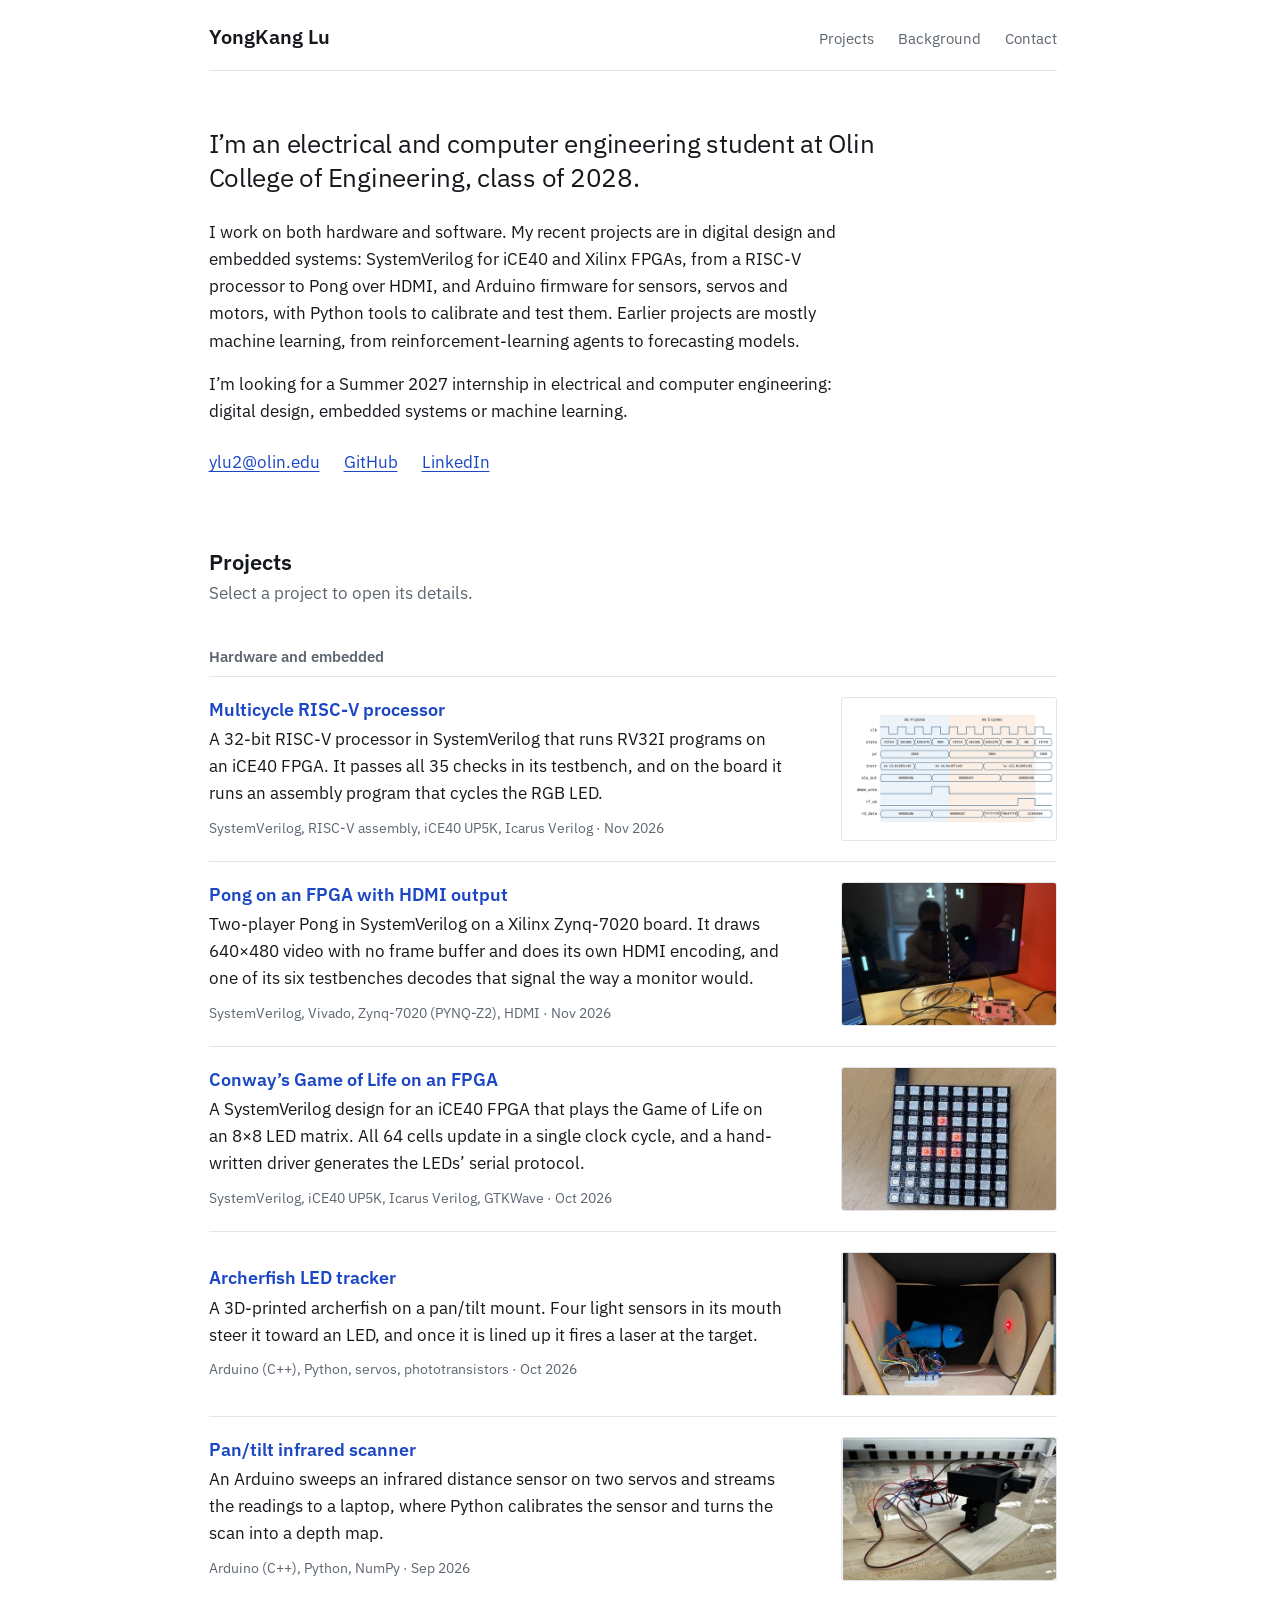
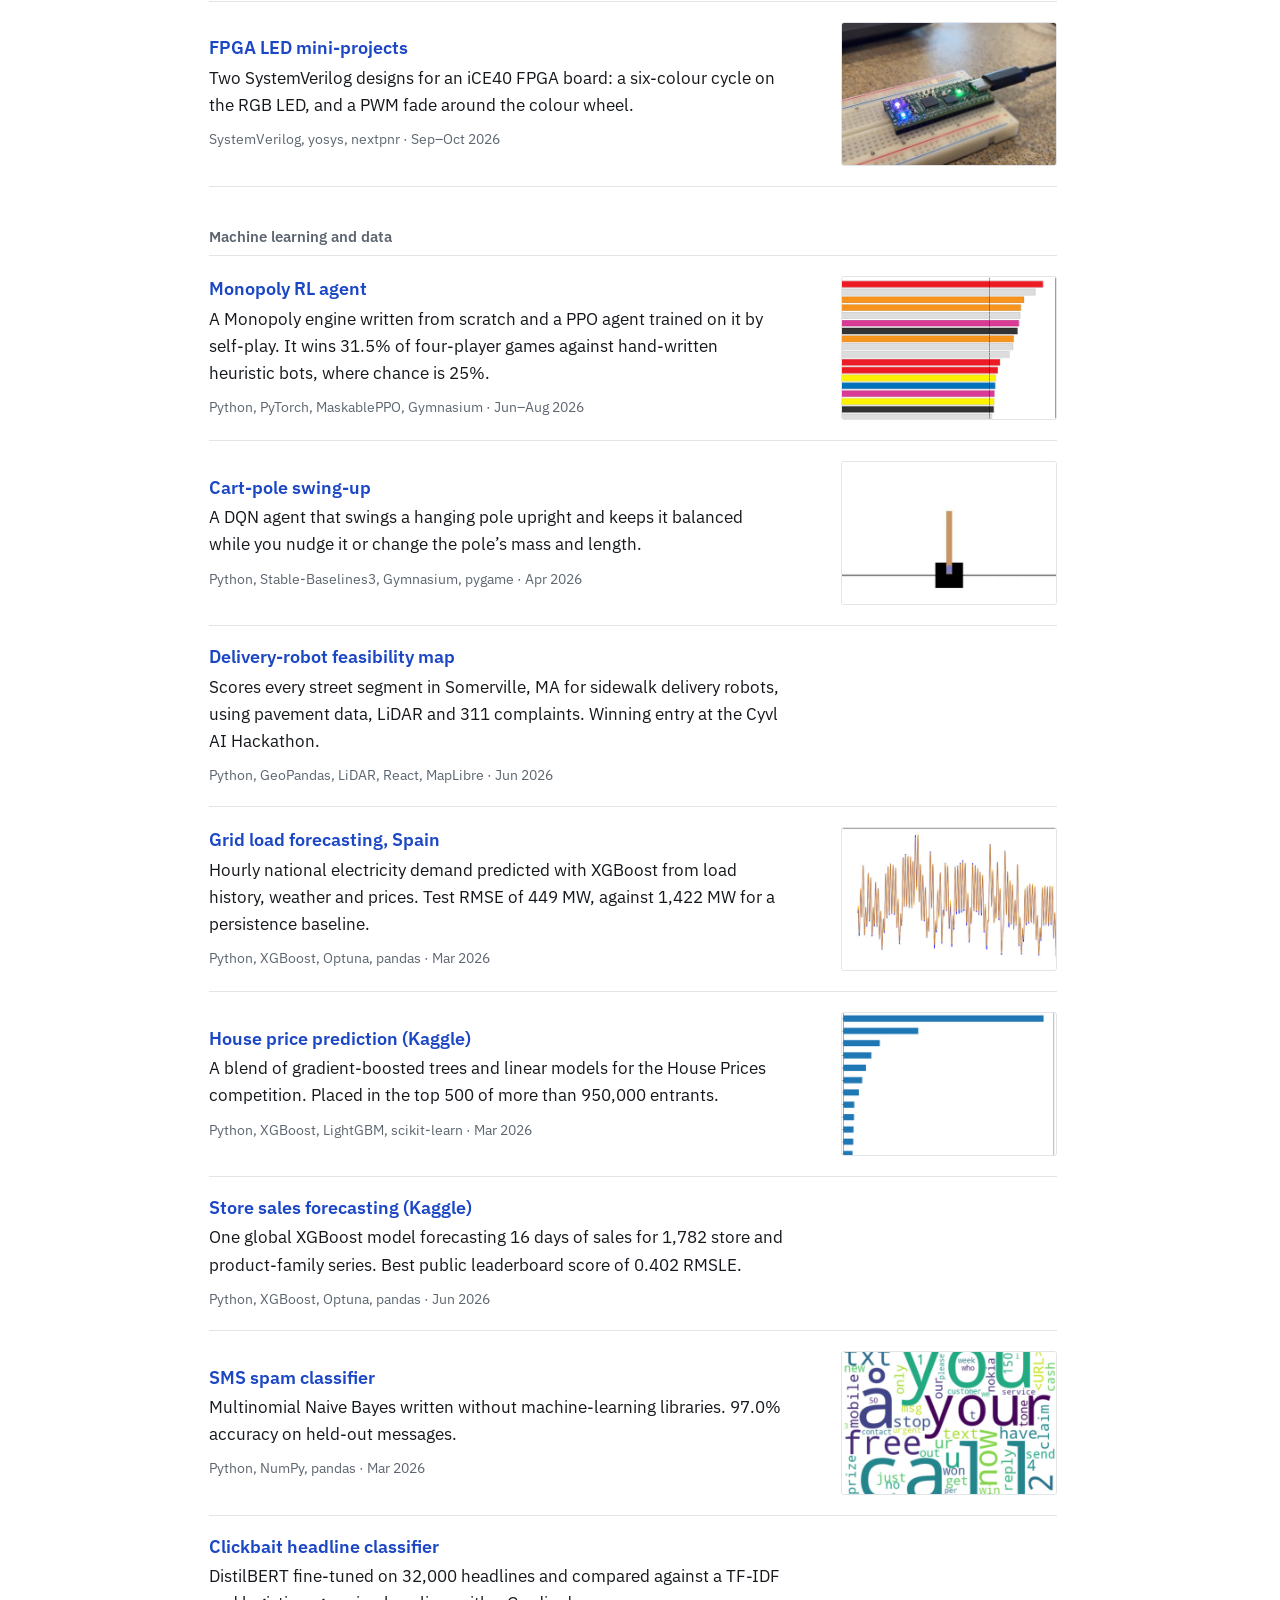
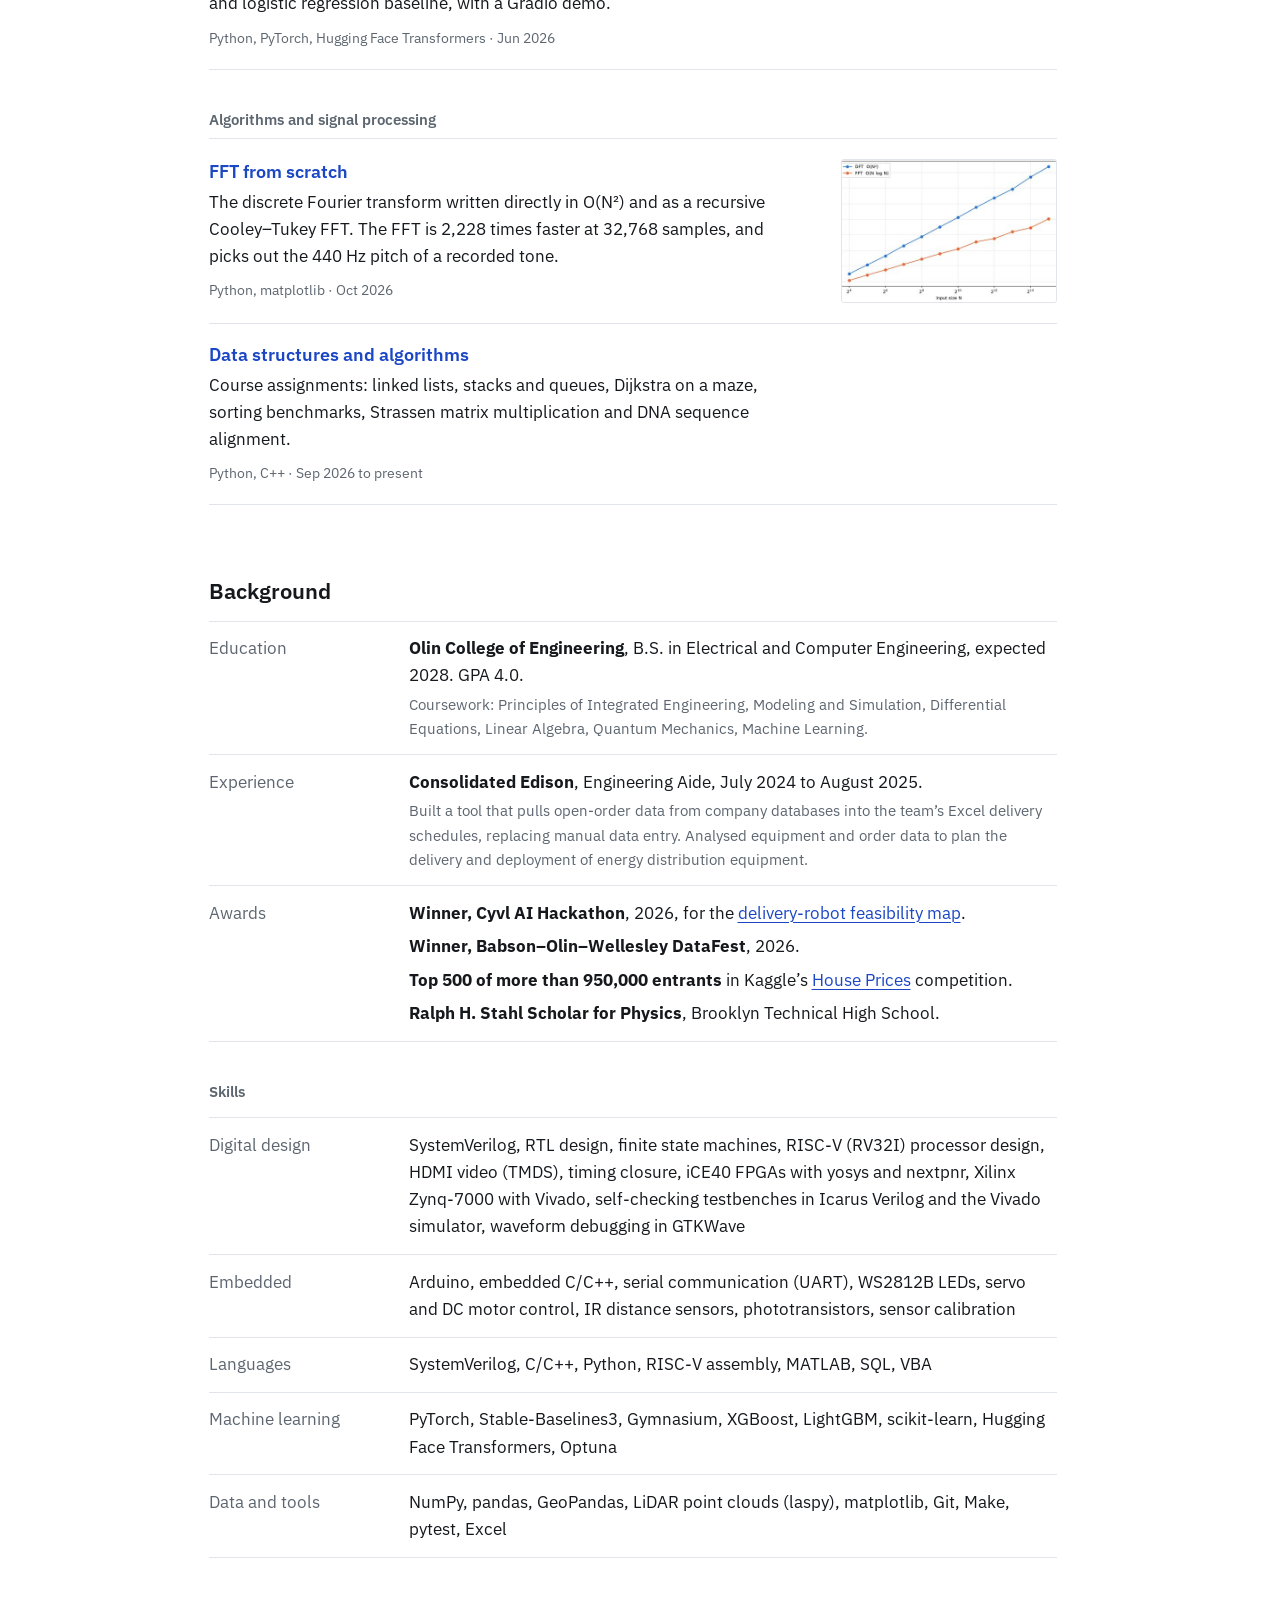
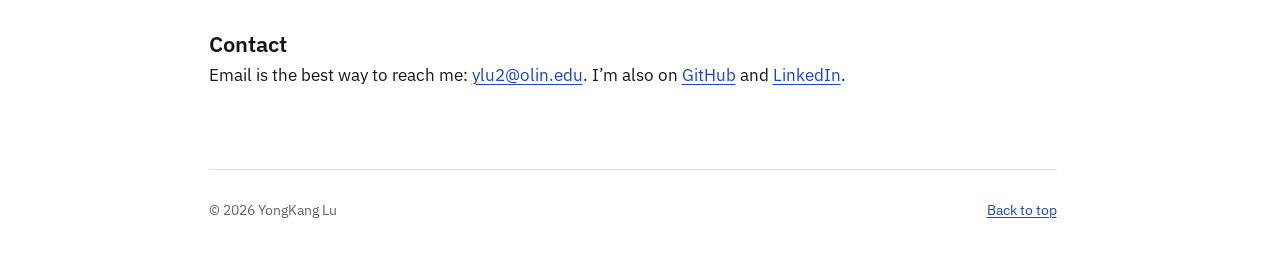
==== commit b53c8578: "Updates with latest projects" ====
--- a/index.html
+++ b/index.html
@@ -51,8 +51,8 @@
   </p>
   <p>
     I work on both hardware and software. My recent projects are in digital design and embedded
-    systems: SystemVerilog for an iCE40 FPGA, and Arduino firmware for sensors, servos and motors,
-    with Python tools to calibrate and test them. Earlier projects are mostly machine learning,
+    systems: SystemVerilog for iCE40 and Xilinx FPGAs, from a RISC-V processor to Pong over HDMI,
+    and Arduino firmware for sensors, servos and motors, with Python tools to calibrate and test them. Earlier projects are mostly machine learning,
     from reinforcement-learning agents to forecasting models.
   </p>
   <p>
@@ -76,6 +76,30 @@
 
   <h3 class="group">Hardware and embedded</h3>
   <ul class="rows">
+    <li>
+      <a class="row" href="#riscv">
+        <div class="row-text">
+          <h4>Multicycle RISC-V processor</h4>
+          <p>A 32-bit RISC-V processor in SystemVerilog that runs RV32I programs on an iCE40 FPGA.
+             It passes all 35 checks in its testbench, and on the board it runs an assembly
+             program that cycles the RGB LED.</p>
+          <p class="row-meta">SystemVerilog, RISC-V assembly, iCE40 UP5K, Icarus Verilog &middot; Nov 2026</p>
+        </div>
+        <img src="assets/img/projects/riscv/thumb.png" alt="Simulated waveform of a store and a load stepping through the processor's states" width="480" height="320" loading="lazy">
+      </a>
+    </li>
+    <li>
+      <a class="row" href="#pong">
+        <div class="row-text">
+          <h4>Pong on an FPGA with HDMI output</h4>
+          <p>Two-player Pong in SystemVerilog on a Xilinx Zynq-7020 board. It draws 640&times;480
+             video with no frame buffer and does its own HDMI encoding, and one of its six
+             testbenches decodes that signal the way a monitor would.</p>
+          <p class="row-meta">SystemVerilog, Vivado, Zynq-7020 (PYNQ-Z2), HDMI &middot; Nov 2026</p>
+        </div>
+        <img src="assets/img/projects/pong/thumb.jpg" alt="A monitor showing the Pong game, with the FPGA board connected in front of it" width="480" height="320" loading="lazy">
+      </a>
+    </li>
     <li>
       <a class="row" href="#conway">
         <div class="row-text">
@@ -278,9 +302,9 @@
 
   <h3 class="group">Skills</h3>
   <dl class="tools">
-    <div><dt>Digital design</dt><dd>SystemVerilog, RTL design, finite state machines, iCE40 FPGAs with yosys and nextpnr, testbenches in Icarus Verilog, waveform debugging in GTKWave</dd></div>
+    <div><dt>Digital design</dt><dd>SystemVerilog, RTL design, finite state machines, RISC-V (RV32I) processor design, HDMI video (TMDS), timing closure, iCE40 FPGAs with yosys and nextpnr, Xilinx Zynq-7000 with Vivado, self-checking testbenches in Icarus Verilog and the Vivado simulator, waveform debugging in GTKWave</dd></div>
     <div><dt>Embedded</dt><dd>Arduino, embedded C/C++, serial communication (UART), WS2812B LEDs, servo and DC motor control, IR distance sensors, phototransistors, sensor calibration</dd></div>
-    <div><dt>Languages</dt><dd>SystemVerilog, C/C++, Python, MATLAB, SQL, VBA</dd></div>
+    <div><dt>Languages</dt><dd>SystemVerilog, C/C++, Python, RISC-V assembly, MATLAB, SQL, VBA</dd></div>
     <div><dt>Machine learning</dt><dd>PyTorch, Stable-Baselines3, Gymnasium, XGBoost, LightGBM, scikit-learn, Hugging Face Transformers, Optuna</dd></div>
     <div><dt>Data and tools</dt><dd>NumPy, pandas, GeoPandas, LiDAR point clouds (laspy), matplotlib, Git, Make, pytest, Excel</dd></div>
   </dl>
@@ -311,6 +335,294 @@
     </div>
 
     <div class="panel-scroll" id="panelScroll">
+
+      <!-- ── RISC-V ───────────────────────────────────────────────── -->
+      <article class="detail" id="riscv">
+        <h2 id="riscv-title">Multicycle RISC-V processor</h2>
+        <p class="detail-meta">November 2026 &middot; SystemVerilog, RISC-V assembly, iCE40 UP5K (iceBlinkPico), Icarus Verilog, yosys, nextpnr</p>
+        <p class="detail-links">
+          <a href="https://github.com/yyongg/RISC-V-Multicycle-Processor-FPGA" target="_blank" rel="noopener">Code on GitHub</a>
+        </p>
+
+        <p>
+          A 32-bit RISC-V processor in SystemVerilog, running on the iceBlinkPico, an iCE40 UP5K
+          FPGA board with a 12 MHz clock. It implements the RV32I base integer instructions except
+          <code>ecall</code>, <code>ebreak</code> and the CSR instructions, which the project left
+          out. It is a multicycle design: it works on one instruction at a time, and each takes 4
+          clock cycles, or 5 for a load. A team project with Tan Vu and Lukas Littlejohn for
+          Olin&rsquo;s computer architecture course, after the <a href="#fpga">FPGA LED
+          mini-projects</a> and <a href="#conway">Conway&rsquo;s Game of Life</a>.
+        </p>
+
+        <figure class="fig-narrow">
+          <video controls muted loop playsinline preload="none" width="720" height="720"
+                 poster="assets/img/projects/riscv/demo-poster.jpg">
+            <source src="assets/img/projects/riscv/demo.mp4" type="video/mp4">
+          </video>
+          <figcaption>From the demo clip: the processor running its LED program on the board,
+          stepping the RGB LED from red to green to blue every half second.</figcaption>
+        </figure>
+
+        <table>
+          <tbody>
+            <tr><th scope="row">Clock</th><td>12 MHz on the board</td></tr>
+            <tr><th scope="row">Cycles per instruction</th><td>4, or 5 for a load</td></tr>
+            <tr><th scope="row">Memory</th><td>4 kB of instructions from 0x1000 and 4 kB of data from 0x0000, with LED and timer registers at the top of the address space</td></tr>
+            <tr><th scope="row">Simulation</th><td>35 checks across every instruction class, all passing</td></tr>
+            <tr><th scope="row">On the board</th><td>An assembly program that cycles the RGB LED, timed by a memory-mapped millisecond counter</td></tr>
+          </tbody>
+        </table>
+
+        <h3>State machine</h3>
+        <p>
+          Every instruction steps through the same states. Four registers carry values from one
+          cycle to the next: the program counter, the instruction, the ALU result and the branch
+          decision.
+        </p>
+        <table>
+          <thead><tr><th scope="col">State</th><th scope="col">What happens</th></tr></thead>
+          <tbody>
+            <tr><td>FETCH</td><td>The program counter addresses instruction memory, and the block RAM reads the word on the clock edge.</td></tr>
+            <tr><td>DECODE</td><td>The instruction word is captured.</td></tr>
+            <tr><td>EXECUTE</td><td>The control unit decodes the instruction, the register file is read and the ALU computes. The result and the branch decision are stored.</td></tr>
+            <tr><td>MEM</td><td>A store writes data memory. Every instruction except a load writes its destination register, if it has one, and updates the program counter. A load sends its address to data memory.</td></tr>
+            <tr><td>WB</td><td>Loads only: the loaded value is written to the register file and the program counter moves on by 4.</td></tr>
+          </tbody>
+        </table>
+
+        <figure>
+          <a href="assets/img/projects/riscv/store-load-waveform.png" target="_blank" rel="noopener">
+            <img src="assets/img/projects/riscv/store-load-waveform.png" alt="Simulated waveform with rows for clk, state, pc, instr, alu_out, dmem_wren, rf_we and rd_data. The store at 1060 takes four states, FETCH to MEM, with dmem_wren high in MEM. The load at 1064 takes five, adding WB, where rf_we goes high and 12345000 is written." width="1640" height="880" loading="lazy">
+          </a>
+          <figcaption>A store and then a load in simulation: <code>sb x4, 0x107(x0)</code>, then
+          <code>lw x22, 0x100(x0)</code>. The store writes data memory in MEM
+          (<code>dmem_wren</code>). The load computes its address (0x100) in EXECUTE, reads memory
+          in MEM and writes 0x12345000 to x22 in WB (<code>rf_we</code>).</figcaption>
+        </figure>
+
+        <h3>Datapath</h3>
+        <ul>
+          <li>The ALU&rsquo;s first operand is rs1, the program counter (for <code>auipc</code>) or
+              zero (for <code>lui</code>). The second is rs2 or the immediate. R-type and I-type
+              arithmetic use <code>{funct7[5], funct3}</code> directly as the ALU operation; loads,
+              stores, jumps and U-type instructions add.</li>
+          <li>The next program counter is PC + 4, PC + immediate for a taken branch or
+              <code>jal</code>, or rs1 + immediate with the low bit cleared for <code>jalr</code>.</li>
+          <li>The destination register gets the ALU result, the loaded data, or PC + 4 for a jump.
+              The memory module handles byte and half-word sizes and sign extension.</li>
+          <li>For a branch the ALU subtracts rs2 from rs1, and a small branch unit decides all six
+              branch types from the ALU&rsquo;s flags.</li>
+        </ul>
+<pre><code>// BEQ=zero, BNE=~zero, BLT=n^v, BGE=~(n^v), BLTU=carry, BGEU=~carry
+// funct3[2:1] picks the condition, funct3[0] inverts it
+always_comb begin
+    case (funct3[2:1])
+        2'b00:   cond = zero;                 // BEQ / BNE
+        2'b10:   cond = negative ^ overflow;  // BLT / BGE
+        2'b11:   cond = carry;                // BLTU / BGEU
+        default: cond = 1'b0;
+    endcase
+end
+assign take_branch = cond ^ funct3[0];</code></pre>
+        <p class="code-note">From <code>branch_unit.sv</code>. For the unsigned branches, <code>carry</code> is the borrow out of the subtraction.</p>
+
+        <h3>Testing</h3>
+        <p>
+          The testbench loads a 54-instruction program, runs it until it reaches its halt loop
+          (<code>jal x0, 0</code>) and compares the registers, data memory and LED register with
+          values worked out by hand. The test values 100 and &minus;7 make signed and unsigned
+          comparisons, and logical and arithmetic shifts, give different answers. Every taken
+          branch and jump should skip an instruction that adds 1 to x31, so x31 = 0 at the end
+          shows that each one landed on the right target.
+        </p>
+        <table>
+          <thead><tr><th scope="col">Class</th><th scope="col">Checks</th><th scope="col">Example</th></tr></thead>
+          <tbody>
+            <tr><td>U-type</td><td>2</td><td><code>lui x1, 0x12345</code> gives 0x12345000</td></tr>
+            <tr><td>I-type arithmetic</td><td>9</td><td><code>srai x11, x4, 1</code> with x4 = &minus;7 gives 0xFFFFFFFC</td></tr>
+            <tr><td>R-type</td><td>10</td><td><code>sltu x16, x4, x3</code> gives 0 where <code>slt</code> gives 1</td></tr>
+            <tr><td>Stores</td><td>3</td><td>A half-word and two bytes build 0xF964FFF9 in one word</td></tr>
+            <tr><td>Loads</td><td>5</td><td><code>lb</code> of 0xF9 gives 0xFFFFFFF9, and <code>lbu</code> gives 0x000000F9</td></tr>
+            <tr><td>Branches</td><td>3</td><td>x31 = 0, a not-taken <code>bne</code> falls through, and a backward loop counts down from 3</td></tr>
+            <tr><td>Jumps</td><td>3</td><td><code>jalr x30, 13(x29)</code> lands on 0x10D0, with the low bit cleared</td></tr>
+          </tbody>
+        </table>
+        <p>All 35 checks pass with <code>make test</code> in Icarus Verilog.</p>
+
+        <h3>From simulation to the board</h3>
+        <p>
+          On the board the processor runs a 13-instruction program. It writes full brightness to
+          the red byte of the LED register, waits 500 ms by polling the millisecond timer, then
+          shifts the value right by 8 bits to move on to green and then blue.
+        </p>
+<pre><code>1000:        li   s0, -4           # s0 = 0xFFFFFFFC (LED register)
+1004:        li   s1, -8           # s1 = 0xFFFFFFF8 (millisecond timer)
+1008:        li   s2, 500          # delay in ms
+100c:        li   t1, 0x00FF0000   # red at full brightness
+1010: loop:  sw   t1, 0(s0)        # update LEDs
+1014:        lw   t0, 0(s1)        # t2 = now + 500
+1018:        add  t2, t0, s2
+101c: wait:  lw   t0, 0(s1)
+1020:        blt  t0, t2, wait     # wait 500 ms
+1024:        srli t1, t1, 8        # red -&gt; green -&gt; blue -&gt; 0
+1028:        bnez t1, loop
+102c:        li   t1, 0x00FF0000   # back to red
+1030:        j    loop</code></pre>
+        <p class="code-note">The LED program (<code>program/prog.hex</code>), as listed in the project report.</p>
+
+        <p>
+          The processor passed simulation well before it ran this program. Three more problems
+          came up on the way to the board:
+        </p>
+        <ul>
+          <li><strong>The program was never loaded.</strong> The memory module fills instruction
+              memory from four files, one per byte lane, and they didn&rsquo;t exist yet. The
+              program was assembled and split into those files.</li>
+          <li><strong>The design missed timing.</strong> Place and route reported a maximum clock
+              of 11.73 MHz, under the board&rsquo;s 12 MHz. Removing two rotate operations from the
+              ALU and sharing one right shifter only reached 11.74 MHz, so the ALU was not the slow
+              path. That path ran from the register file through the ALU into the memory address
+              and next-PC logic, all in one cycle. Storing the ALU result and branch decision at the
+              end of EXECUTE, and acting on them in a new MEM state, met timing at the cost of one
+              cycle per instruction.</li>
+          <li><strong>The LED stayed dark</strong>, although simulation showed the processor
+              writing the LED register. Temporary debug logic in the top level narrowed it down,
+              with one rebuild per test.</li>
+        </ul>
+        <table>
+          <thead><tr><th scope="col">Debug test</th><th scope="col">Result</th><th scope="col">Conclusion</th></tr></thead>
+          <tbody>
+            <tr><td>User LED driven by a counter, no CPU involved</td><td>Blinked</td><td>The bitstream, clock and flashing all work</td></tr>
+            <tr><td>Blue LED driven by the counter</td><td>Blinked</td><td>The RGB pins work as ordinary outputs</td></tr>
+            <tr><td>User LED latched on when the CPU stores to the LED register</td><td>Stayed off</td><td>The processor never reaches that store on the board</td></tr>
+          </tbody>
+        </table>
+        <p>
+          The cause is a property of the iCE40: its block RAM doesn&rsquo;t return valid data for a
+          few microseconds after the chip is configured, and the processor started fetching at once.
+          Those first fetches read as zero, which it runs as a no-op, so it skipped the
+          instructions that load the LED and timer addresses. Its stores then went to data address
+          0, and the delay loop read address 0 instead of the timer. Simulation doesn&rsquo;t model
+          the start-up delay, which is why the testbench passed. A power-on reset fixed it:
+        </p>
+<pre><code>// Power-on reset: iCE40 block RAM reads are not valid for a few microseconds
+// after configuration, so hold the CPU in reset for ~2.7 ms (2^15 cycles at 12 MHz).
+logic [15:0] por_count = 0;
+logic        cpu_reset;
+always_ff @(posedge clk)
+    if (!por_count[15]) por_count &lt;= por_count + 1;
+assign cpu_reset = ~por_count[15];</code></pre>
+        <p class="code-note">From <code>top.sv</code>.</p>
+      </article>
+
+      <!-- ── Pong ─────────────────────────────────────────────────── -->
+      <article class="detail" id="pong">
+        <h2 id="pong-title">Pong on an FPGA with HDMI output</h2>
+        <p class="detail-meta">November 2026 &middot; SystemVerilog, Vivado, Vivado simulator, Xilinx Zynq-7020 (PYNQ-Z2)</p>
+        <p class="detail-links">
+          <a href="https://github.com/yyongg/pong-fpga" target="_blank" rel="noopener">Code on GitHub</a>
+          <a href="https://www.youtube.com/watch?v=p-BpYY052CU" target="_blank" rel="noopener">Demo on YouTube</a>
+        </p>
+
+        <p>
+          Two-player Pong in SystemVerilog for the PYNQ-Z2, a board built around a Xilinx
+          Zynq-7020. The FPGA produces 640&times;480 video at 60 Hz and drives the board&rsquo;s
+          HDMI port itself: it makes its own pixel clock, encodes each colour channel as TMDS
+          symbols and shifts them out at ten times the pixel rate. Each player has two of the
+          board&rsquo;s four buttons, and the first to 9 points wins.
+        </p>
+
+        <figure>
+          <a class="video-link" href="https://www.youtube.com/watch?v=p-BpYY052CU" data-youtube="p-BpYY052CU" target="_blank" rel="noopener">
+            <img src="assets/img/projects/pong/demo-poster.jpg" alt="A monitor showing Pong with the score at 1 to 4 and the ball heading for the right paddle. The pink PYNQ-Z2 board is in front of it, held in one hand and connected by an HDMI cable." width="1280" height="720" loading="lazy">
+            <span class="play">Play video <span class="duration">2:48</span></span>
+          </a>
+          <figcaption>Games played on the board&rsquo;s buttons, with the score at the top of the screen.</figcaption>
+        </figure>
+
+        <table>
+          <tbody>
+            <tr><th scope="row">Video</th><td>640 &times; 480 at 60 Hz, or 800 &times; 525 pixel clocks per frame with blanking</td></tr>
+            <tr><th scope="row">Clocks</th><td>The 125 MHz board clock feeds an MMCM, which makes a 25.2 MHz pixel clock and a 126 MHz clock for the serializers</td></tr>
+            <tr><th scope="row">FPGA resources</th><td>457 LUTs (0.86%) and 214 flip-flops (0.20%), with no block RAM or DSP slices</td></tr>
+            <tr><th scope="row">Timing</th><td>All constraints met</td></tr>
+            <tr><th scope="row">Tests</th><td>Six self-checking testbenches in the Vivado simulator, all passing</td></tr>
+          </tbody>
+        </table>
+
+        <h3>How it works</h3>
+<pre><code>             sysclk 125 MHz --&gt; MMCM --&gt; clk_pix 25.2 MHz / clk_5x 126 MHz
+                                    |
+ buttons --&gt; debounce --&gt; pong_game --&gt; pong_renderer --&gt; hdmi_tx --&gt; HDMI OUT
+                              ^               ^
+                              +-- video_sync -+</code></pre>
+        <p class="code-note">The block diagram from the README.</p>
+        <ul>
+          <li><code>video_sync</code> scans the screen one pixel per clock and pulses
+              <code>frame_tick</code> once per frame, when the visible area ends.</li>
+          <li><code>pong_game</code> updates only on <code>frame_tick</code>, so speeds are in
+              pixels per frame (4 for the ball, 6 for the paddles) and nothing moves while a frame
+              is being drawn.</li>
+          <li><code>pong_renderer</code> has no frame buffer. For each pixel it tests whether
+              (x, y) is inside the ball, a paddle, the net or a lit cell of a score digit, and
+              registers the colour.</li>
+          <li><code>hdmi_tx</code> encodes each 8-bit colour as a 10-bit TMDS symbol, keeping the
+              running count of ones and zeros balanced, and serializes each lane with two chained
+              OSERDES blocks on both edges of the 126 MHz clock. Like DVI, it carries video only,
+              with no audio.</li>
+          <li>The buttons go through a two-flip-flop synchronizer and a 10 ms debounce.</li>
+        </ul>
+
+        <figure class="fig-medium">
+          <a href="assets/img/projects/pong/sim-frame.png" target="_blank" rel="noopener">
+            <img src="assets/img/projects/pong/sim-frame.png" alt="A Pong frame rendered in simulation: the score 3 to 7 in blocky digits, a grey dashed centre line, two white paddles and a small white ball on black" width="1280" height="960" loading="lazy">
+          </a>
+          <figcaption>A frame drawn by the renderer in simulation. Its testbench feeds it all
+          307,200 pixel positions and saves the colours as an image. The digits are a 3&times;5
+          font drawn 8 times larger.</figcaption>
+        </figure>
+
+        <h3>Ball physics</h3>
+        <p>
+          The ball bounces off the top and bottom edges and off the paddles. Where it strikes a
+          paddle sets its new vertical speed: the distance from the paddle&rsquo;s centre divided
+          by 8, from &minus;5 to +4 pixels per frame, so hits near the ends leave at a steeper
+          angle. A hit is detected when the ball crosses the paddle&rsquo;s face during a frame,
+          not from its position alone, so a fast ball can&rsquo;t pass through a paddle between
+          frames. A miss scores a point for the other player, and the next serve goes toward the
+          player who lost it.
+        </p>
+<pre><code>// Paddles: the ball crosses the paddle face this frame while overlapping
+// it. Checking the crossing (not just the position) means a fast ball can
+// never skip through a paddle.
+if (vx &lt; 0 &amp;&amp; bx &gt;= L_FACE &amp;&amp; nx &lt; L_FACE &amp;&amp; overlaps(ny, lp)) begin
+  nx = L_FACE;                 nvx = -vx; nvy = bounce_vy(ny, lp, vy);
+end else if (vx &gt; 0 &amp;&amp; bx + BALL_SIZE &lt;= R_FACE &amp;&amp; nx + BALL_SIZE &gt; R_FACE &amp;&amp; overlaps(ny, rp)) begin
+  nx = R_FACE - BALL_SIZE;     nvx = -vx; nvy = bounce_vy(ny, rp, vy);
+end else if (nx &lt; 0) begin
+  point_r = 1'b1;              // left player missed
+end else if (nx &gt; SCREEN_W - BALL_SIZE) begin
+  point_l = 1'b1;              // right player missed
+end</code></pre>
+        <p class="code-note">From <code>rtl/pong_game.sv</code>.</p>
+
+        <h3>Testing</h3>
+        <p>
+          Each part of the design has a self-checking testbench for the Vivado simulator, and the
+          last one runs the whole design. All six pass.
+        </p>
+        <table>
+          <thead><tr><th scope="col">Testbench</th><th scope="col">What it checks</th></tr></thead>
+          <tbody>
+            <tr><td><code>tb_video_sync</code></td><td>Every pixel of two frames: the position counters, the visible area, the sync pulses and <code>frame_tick</code></td></tr>
+            <tr><td><code>tb_debounce</code></td><td>Bounces and short glitches are ignored, and a steady press comes through</td></tr>
+            <tr><td><code>tb_tmds_encoder</code></td><td>Every data symbol decodes back to its byte, and the DC balance stays within &plusmn;10 (the largest seen was 8)</td></tr>
+            <tr><td><code>tb_pong_game</code></td><td>Paddle limits, serves, scoring, game over and restart, then a 4,000-frame rally between two computer players: 14 hits on each paddle, 38 off the walls and 8 different vertical speeds</td></tr>
+            <tr><td><code>tb_pong_renderer</code></td><td>The edges of the ball, paddles and net, every score digit, and the one-clock delay through the renderer</td></tr>
+            <tr><td><code>tb_pong_top</code></td><td>The whole design, with Xilinx&rsquo;s models of the clock manager and serializers. The bench works as an HDMI receiver: it decodes the serial pins and checks the line timing and every pixel of the first 48 lines, with none wrong.</td></tr>
+          </tbody>
+        </table>
+      </article>
 
       <!-- ── Conway ───────────────────────────────────────────────── -->
       <article class="detail" id="conway">
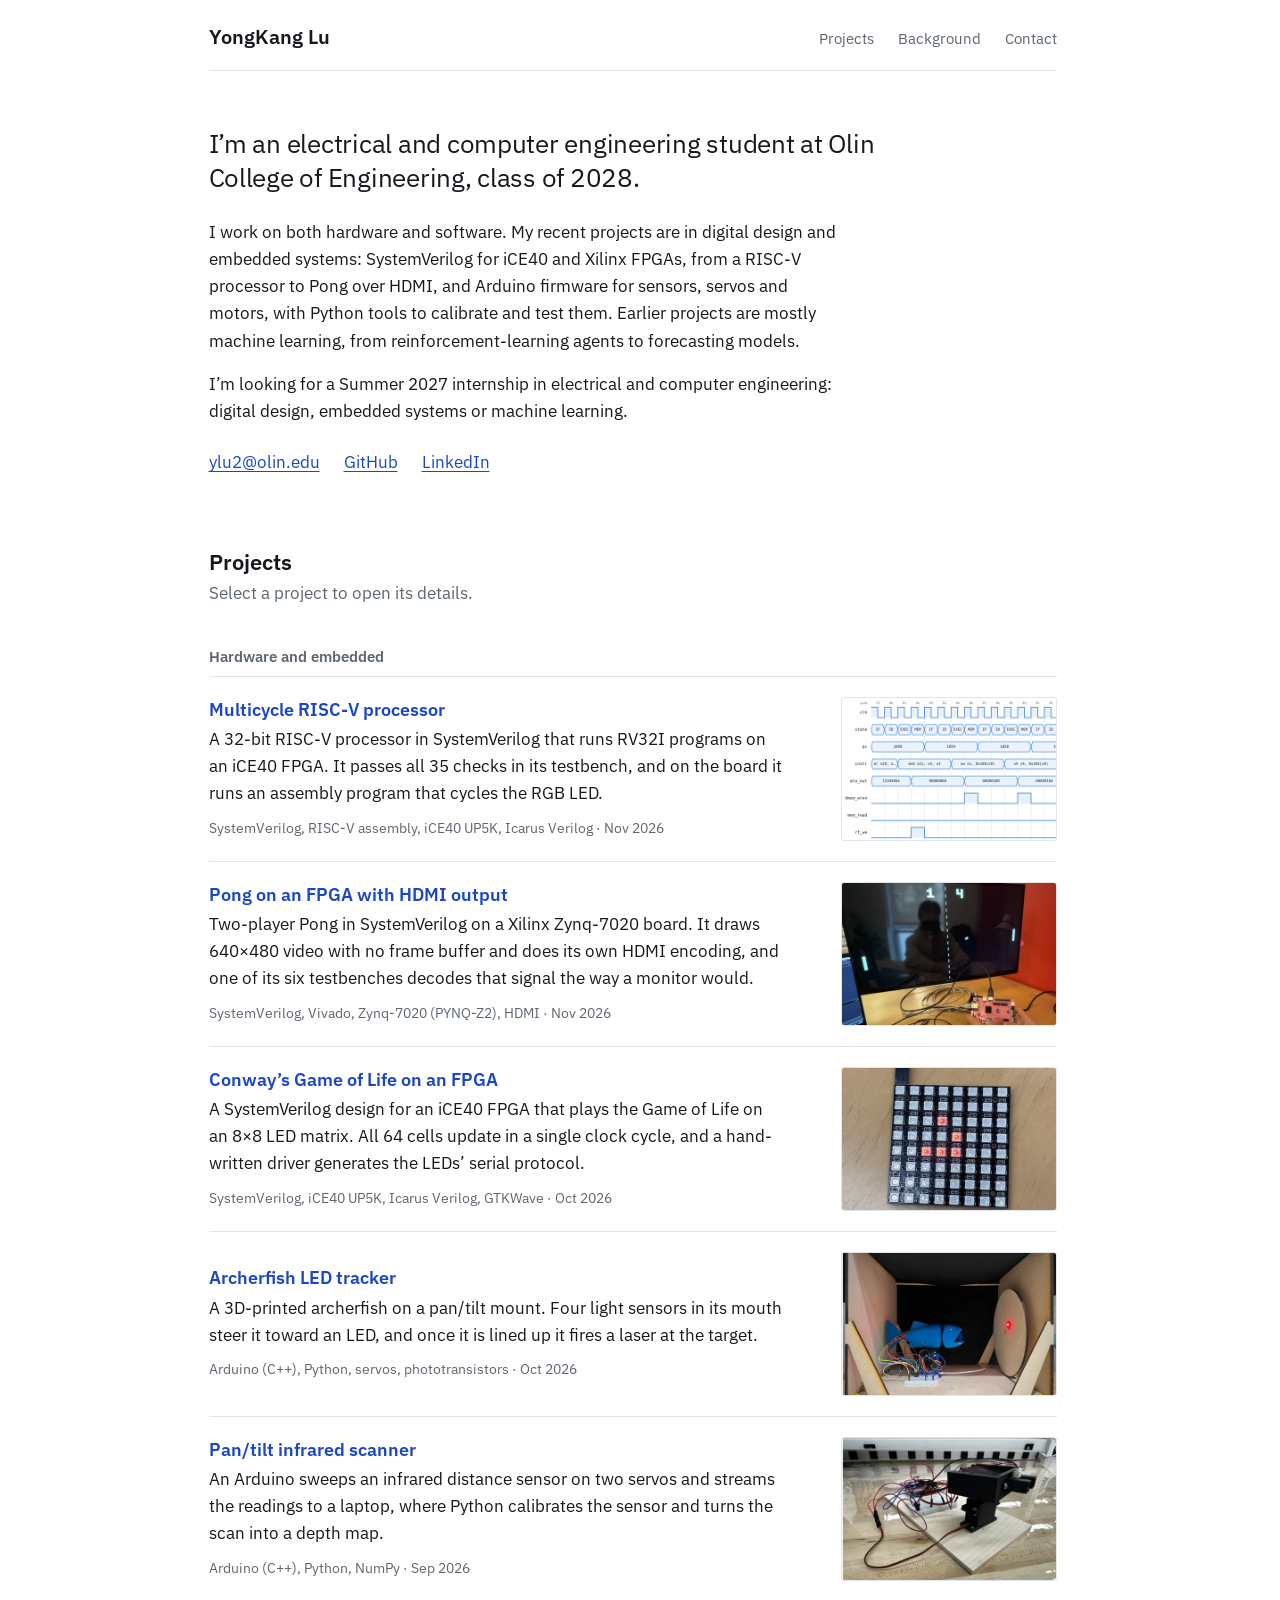
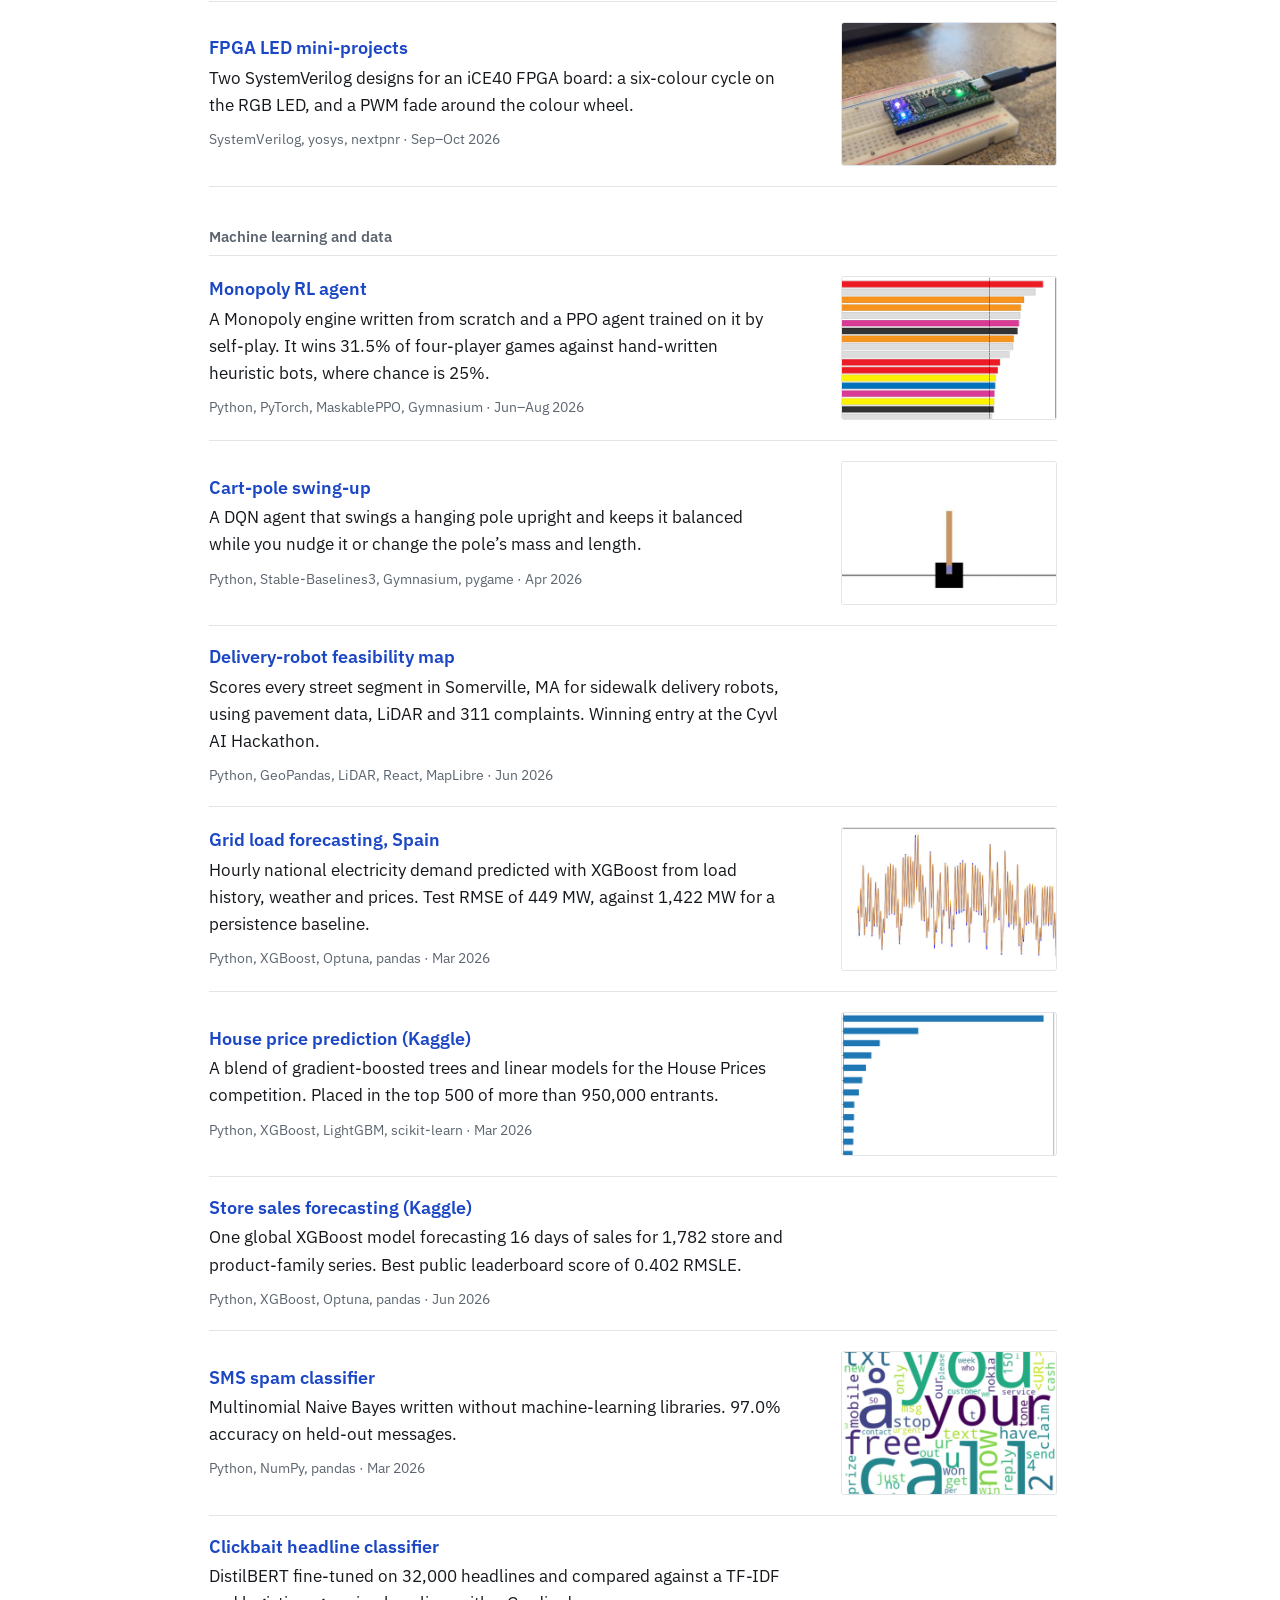
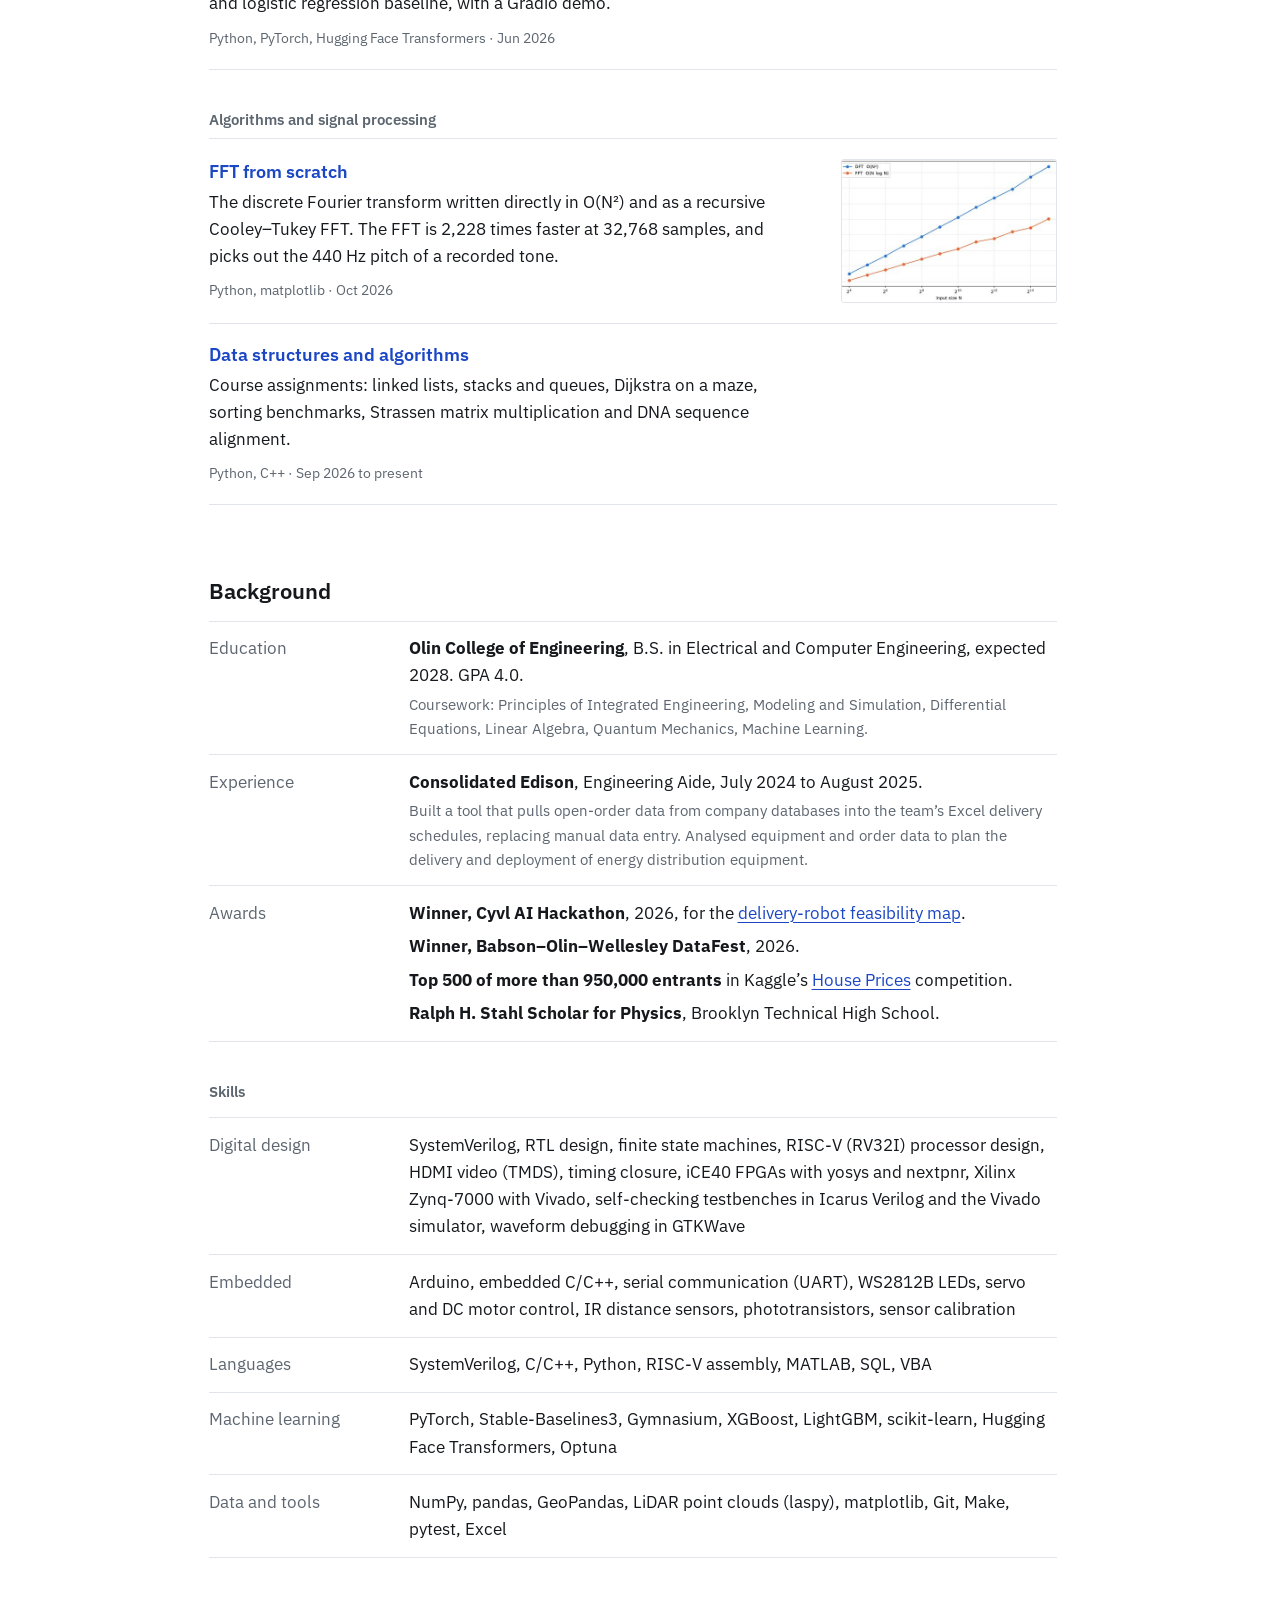
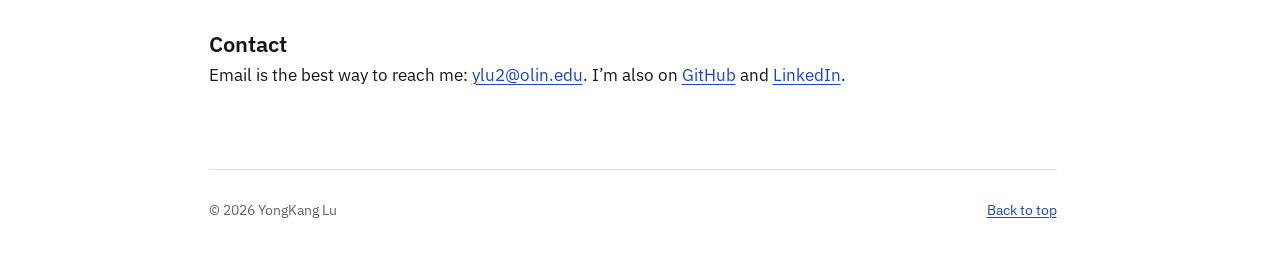
==== commit ed0e7aed: "Updated website" ====
--- a/index.html
+++ b/index.html
@@ -85,7 +85,7 @@
              program that cycles the RGB LED.</p>
           <p class="row-meta">SystemVerilog, RISC-V assembly, iCE40 UP5K, Icarus Verilog &middot; Nov 2026</p>
         </div>
-        <img src="assets/img/projects/riscv/thumb.png" alt="Simulated waveform of a store and a load stepping through the processor's states" width="480" height="320" loading="lazy">
+        <img src="assets/img/projects/riscv/thumb.png" alt="Simulated waveform of the processor stepping through its IF, ID, EXEC and MEM states" width="480" height="320" loading="lazy">
       </a>
     </li>
     <li>
@@ -349,9 +349,9 @@
           FPGA board with a 12 MHz clock. It implements the RV32I base integer instructions except
           <code>ecall</code>, <code>ebreak</code> and the CSR instructions, which the project left
           out. It is a multicycle design: it works on one instruction at a time, and each takes 4
-          clock cycles, or 5 for a load. A team project with Tan Vu and Lukas Littlejohn for
-          Olin&rsquo;s computer architecture course, after the <a href="#fpga">FPGA LED
-          mini-projects</a> and <a href="#conway">Conway&rsquo;s Game of Life</a>.
+          clock cycles, or 5 for a load. Built for Olin&rsquo;s computer architecture course,
+          after the <a href="#fpga">FPGA LED mini-projects</a> and
+          <a href="#conway">Conway&rsquo;s Game of Life</a>.
         </p>
 
         <figure class="fig-narrow">
@@ -365,10 +365,11 @@
 
         <table>
           <tbody>
-            <tr><th scope="row">Clock</th><td>12 MHz on the board</td></tr>
-            <tr><th scope="row">Cycles per instruction</th><td>4, or 5 for a load</td></tr>
+            <tr><th scope="row">Clock</th><td>12 MHz on the board; place and route reports a maximum of 15.95 MHz</td></tr>
+            <tr><th scope="row">Cycles per instruction</th><td>4, or 5 for a load; 4.10 on average over the test program</td></tr>
+            <tr><th scope="row">FPGA resources</th><td>4,395 of 5,280 logic cells (83%) and 16 of 30 block RAMs</td></tr>
             <tr><th scope="row">Memory</th><td>4 kB of instructions from 0x1000 and 4 kB of data from 0x0000, with LED and timer registers at the top of the address space</td></tr>
-            <tr><th scope="row">Simulation</th><td>35 checks across every instruction class, all passing</td></tr>
+            <tr><th scope="row">Simulation</th><td>35 of 35 checks pass, across every instruction class</td></tr>
             <tr><th scope="row">On the board</th><td>An assembly program that cycles the RGB LED, timed by a memory-mapped millisecond counter</td></tr>
           </tbody>
         </table>
@@ -391,13 +392,21 @@
         </table>
 
         <figure>
-          <a href="assets/img/projects/riscv/store-load-waveform.png" target="_blank" rel="noopener">
-            <img src="assets/img/projects/riscv/store-load-waveform.png" alt="Simulated waveform with rows for clk, state, pc, instr, alu_out, dmem_wren, rf_we and rd_data. The store at 1060 takes four states, FETCH to MEM, with dmem_wren high in MEM. The load at 1064 takes five, adding WB, where rf_we goes high and 12345000 is written." width="1640" height="880" loading="lazy">
-          </a>
-          <figcaption>A store and then a load in simulation: <code>sb x4, 0x107(x0)</code>, then
-          <code>lw x22, 0x100(x0)</code>. The store writes data memory in MEM
-          (<code>dmem_wren</code>). The load computes its address (0x100) in EXECUTE, reads memory
-          in MEM and writes 0x12345000 to x22 in WB (<code>rf_we</code>).</figcaption>
+          <a href="assets/img/projects/riscv/waveform-alu-store-load.png" target="_blank" rel="noopener">
+            <img src="assets/img/projects/riscv/waveform-alu-store-load.png" alt="Simulated waveform over clock cycles 79 to 103, with rows for clk, state, pc, instr, alu_out, dmem_wren, mem_read, rf_we, rd and rd_data. An and instruction and four stores each pass through IF, ID, EXEC and MEM; the and raises rf_we in MEM and each store raises dmem_wren in MEM. The final lw adds a WB state, where rf_we goes high." width="2600" height="1480" loading="lazy">
+          </a>
+          <figcaption>An ALU instruction, four stores and a load in simulation. Each takes 4 cycles
+          except the load, which adds WB. The <code>and</code> writes its register in MEM
+          (<code>rf_we</code>), each store writes data memory in MEM (<code>dmem_wren</code>), and
+          the load writes x22 in WB.</figcaption>
+        </figure>
+
+        <figure>
+          <a href="assets/img/projects/riscv/instruction-mix-cpi.png" target="_blank" rel="noopener">
+            <img src="assets/img/projects/riscv/instruction-mix-cpi.png" alt="Two bar charts for the test program. Instructions executed by class: I-type ALU 15, R-type ALU 10, branch 10, load 5, store 5, LUI or AUIPC 2, JAL 2 and JALR 1. Clock cycles per instruction: 4 for every class except load, which takes 5." width="2400" height="960" loading="lazy">
+          </a>
+          <figcaption>The test program runs 50 instructions in 205 cycles, an average of 4.10 cycles
+          per instruction. Only the five loads take 5.</figcaption>
         </figure>
 
         <h3>Datapath</h3>
@@ -413,6 +422,18 @@
           <li>For a branch the ALU subtracts rs2 from rs1, and a small branch unit decides all six
               branch types from the ALU&rsquo;s flags.</li>
         </ul>
+
+        <figure>
+          <a href="assets/img/projects/riscv/waveform-branch-jump.png" target="_blank" rel="noopener">
+            <img src="assets/img/projects/riscv/waveform-branch-jump.png" alt="Simulated waveform over clock cycles 160 to 195, with rows for clk, state, pc, instr, alu_out, take_br, rf_we, rd and rd_data. The pc steps through 10b4, 10b8 and 10bc, returns to 10b8 twice, then moves on to 10c0 and 10c8." width="2600" height="1370" loading="lazy">
+          </a>
+          <figcaption>A backward loop, <code>jal</code> and <code>jalr</code> in simulation. The
+          branch decision (<code>take_br</code>) is stored in EXEC and the program counter changes
+          at the end of MEM. The <code>bne</code> jumps back to 0x10b8 twice and falls through the
+          third time; <code>jal</code> jumps to 0x10c8, and both jumps write their return
+          addresses.</figcaption>
+        </figure>
+
 <pre><code>// BEQ=zero, BNE=~zero, BLT=n^v, BGE=~(n^v), BLTU=carry, BGEU=~carry
 // funct3[2:1] picks the condition, funct3[0] inverts it
 always_comb begin
@@ -435,19 +456,37 @@
           branch and jump should skip an instruction that adds 1 to x31, so x31 = 0 at the end
           shows that each one landed on the right target.
         </p>
-        <table>
-          <thead><tr><th scope="col">Class</th><th scope="col">Checks</th><th scope="col">Example</th></tr></thead>
-          <tbody>
-            <tr><td>U-type</td><td>2</td><td><code>lui x1, 0x12345</code> gives 0x12345000</td></tr>
-            <tr><td>I-type arithmetic</td><td>9</td><td><code>srai x11, x4, 1</code> with x4 = &minus;7 gives 0xFFFFFFFC</td></tr>
-            <tr><td>R-type</td><td>10</td><td><code>sltu x16, x4, x3</code> gives 0 where <code>slt</code> gives 1</td></tr>
-            <tr><td>Stores</td><td>3</td><td>A half-word and two bytes build 0xF964FFF9 in one word</td></tr>
-            <tr><td>Loads</td><td>5</td><td><code>lb</code> of 0xF9 gives 0xFFFFFFF9, and <code>lbu</code> gives 0x000000F9</td></tr>
-            <tr><td>Branches</td><td>3</td><td>x31 = 0, a not-taken <code>bne</code> falls through, and a backward loop counts down from 3</td></tr>
-            <tr><td>Jumps</td><td>3</td><td><code>jalr x30, 13(x29)</code> lands on 0x10D0, with the low bit cleared</td></tr>
-          </tbody>
-        </table>
-        <p>All 35 checks pass with <code>make test</code> in Icarus Verilog.</p>
+        <figure>
+          <a href="assets/img/projects/riscv/test-results.png" target="_blank" rel="noopener">
+            <img src="assets/img/projects/riscv/test-results.png" alt="Testbench results: all 35 register, memory and program-counter checks pass, grouped as U-type 2 of 2, I-type ALU 9 of 9, R-type 10 of 10, S-type stores 3 of 3, I-type loads 5 of 5, B-type 3 of 3, and J-type and jalr 3 of 3, ending with ALL TESTS PASSED (0 failures)." width="2400" height="1520" loading="lazy">
+          </a>
+          <figcaption>All 35 checks pass with <code>make test</code> in Icarus Verilog.</figcaption>
+        </figure>
+
+        <figure>
+          <a href="assets/img/projects/riscv/pc-trace.png" target="_blank" rel="noopener">
+            <img src="assets/img/projects/riscv/pc-trace.png" alt="Step plot of the program counter, from 0x1000 to the halt at 0x10d4, against clock cycles 0 to 205. It rises through bands labelled U-type, I-type ALU, R-type, stores, loads, branches, JAL and JALR, and LED store and halt. Orange dots mark taken branches and jumps, and the loop body runs 3 times." width="2400" height="1120" loading="lazy">
+          </a>
+          <figcaption>The program counter through the whole test program. Each flat step is one
+          instruction&rsquo;s 4 or 5 cycles, and the orange dots are taken branches and jumps,
+          including the loop that runs 3 times.</figcaption>
+        </figure>
+
+        <h3>FPGA implementation</h3>
+        <p>
+          The finished design uses 83% of the iCE40&rsquo;s logic cells, and place and route
+          reports a maximum clock of 15.95 MHz, 33% above the board&rsquo;s 12 MHz. The 16 block
+          RAMs hold the 4 kB instruction and data memories. The register file takes the most
+          logic: its two read ports are combinational, which iCE40 block RAM can&rsquo;t provide,
+          so it is built from logic cells instead.
+        </p>
+        <figure>
+          <a href="assets/img/projects/riscv/fpga-utilization.png" target="_blank" rel="noopener">
+            <img src="assets/img/projects/riscv/fpga-utilization.png" alt="Two bar charts. Device utilization: logic cells 83% (4,395 of 5,280), block RAM 53% (16 of 30), global buffers 38% (3 of 8) and I/O pins 15% (6 of 39). LUT4s by module: regfile 1,855, alu 604, memory and MMIO 483, cpu 301, immgen 64, control_unit 26, top 21 and branch_unit 4." width="2400" height="960" loading="lazy">
+          </a>
+          <figcaption>Device use after yosys and nextpnr, and LUTs per module from a hierarchical
+          synthesis run.</figcaption>
+        </figure>
 
         <h3>From simulation to the board</h3>
         <p>
@@ -469,6 +508,15 @@
 102c:        li   t1, 0x00FF0000   # back to red
 1030:        j    loop</code></pre>
         <p class="code-note">The LED program (<code>program/prog.hex</code>), as listed in the project report.</p>
+
+        <figure>
+          <a href="assets/img/projects/riscv/led-demo-timeline.png" target="_blank" rel="noopener">
+            <img src="assets/img/projects/riscv/led-demo-timeline.png" alt="Timeline of the value written to the LED register over 3,200 ms of simulated time: red 0x00ff0000, green 0x0000ff00 and blue 0x000000ff, repeating, with each colour lasting 500 ms." width="2400" height="780" loading="lazy">
+          </a>
+          <figcaption>The LED program in simulation: the colour changes on every 500 ms boundary of
+          the millisecond timer. For a shorter run, the simulation tells the memory module the
+          clock is 2 MHz, so a millisecond takes 2,000 cycles instead of 12,000.</figcaption>
+        </figure>
 
         <p>
           The processor passed simulation well before it ran this program. Three more problems
@@ -556,42 +604,60 @@
  buttons --&gt; debounce --&gt; pong_game --&gt; pong_renderer --&gt; hdmi_tx --&gt; HDMI OUT
                               ^               ^
                               +-- video_sync -+</code></pre>
-        <p class="code-note">The block diagram from the README.</p>
-        <ul>
-          <li><code>video_sync</code> scans the screen one pixel per clock and pulses
-              <code>frame_tick</code> once per frame, when the visible area ends.</li>
-          <li><code>pong_game</code> updates only on <code>frame_tick</code>, so speeds are in
-              pixels per frame (4 for the ball, 6 for the paddles) and nothing moves while a frame
-              is being drawn.</li>
-          <li><code>pong_renderer</code> has no frame buffer. For each pixel it tests whether
-              (x, y) is inside the ball, a paddle, the net or a lit cell of a score digit, and
-              registers the colour.</li>
-          <li><code>hdmi_tx</code> encodes each 8-bit colour as a 10-bit TMDS symbol, keeping the
-              running count of ones and zeros balanced, and serializes each lane with two chained
-              OSERDES blocks on both edges of the 126 MHz clock. Like DVI, it carries video only,
-              with no audio.</li>
-          <li>The buttons go through a two-flip-flop synchronizer and a 10 ms debounce.</li>
-        </ul>
-
+        <p class="code-note">The block diagram from the README. Everything runs on the 25.2 MHz
+        pixel clock except the serializers in <code>hdmi_tx</code>.</p>
+
+        <h3>Video timing</h3>
+        <p>
+          <code>video_sync</code> counts 800 pixel clocks per line and 525 lines per frame: the
+          640&times;480 picture plus blanking and sync pulses. Once per frame, at the start of
+          vertical blanking, it pulses <code>frame_tick</code>. The game state only changes then,
+          so nothing moves while a frame is being drawn.
+        </p>
+        <figure>
+          <a href="assets/img/projects/pong/video-timing.png" target="_blank" rel="noopener">
+            <img src="assets/img/projects/pong/video-timing.png" alt="Two timing diagrams from tb_video_sync. One line of 800 pixels, 31.8 microseconds: de is high for 640 visible pixels, followed by a 16-pixel front porch, a 96-pixel hsync pulse and a 48-pixel back porch. One frame of 525 lines, 16.7 ms: 480 visible lines and 45 lines of blanking, with a 2-line vsync pulse and frame_tick at y = 480." width="1083" height="568" loading="lazy">
+          </a>
+          <figcaption>One line and one frame from <code>tb_video_sync</code>.</figcaption>
+        </figure>
+
+        <h3>Drawing each pixel</h3>
+        <p>
+          <code>pong_renderer</code> has no frame buffer. For each pixel it tests whether (x, y) is
+          inside the ball, a paddle, the net or a lit cell of a score digit, and registers the
+          colour.
+        </p>
         <figure class="fig-medium">
           <a href="assets/img/projects/pong/sim-frame.png" target="_blank" rel="noopener">
             <img src="assets/img/projects/pong/sim-frame.png" alt="A Pong frame rendered in simulation: the score 3 to 7 in blocky digits, a grey dashed centre line, two white paddles and a small white ball on black" width="1280" height="960" loading="lazy">
           </a>
-          <figcaption>A frame drawn by the renderer in simulation. Its testbench feeds it all
-          307,200 pixel positions and saves the colours as an image. The digits are a 3&times;5
-          font drawn 8 times larger.</figcaption>
-        </figure>
-
-        <h3>Ball physics</h3>
-        <p>
-          The ball bounces off the top and bottom edges and off the paddles. Where it strikes a
-          paddle sets its new vertical speed: the distance from the paddle&rsquo;s centre divided
-          by 8, from &minus;5 to +4 pixels per frame, so hits near the ends leave at a steeper
-          angle. A hit is detected when the ball crosses the paddle&rsquo;s face during a frame,
-          not from its position alone, so a fast ball can&rsquo;t pass through a paddle between
-          frames. A miss scores a point for the other player, and the next serve goes toward the
-          player who lost it.
-        </p>
+          <figcaption>The renderer&rsquo;s output for every pixel of one frame, from
+          <code>tb_pong_renderer</code>. The digits are a 3&times;5 font drawn 8 times
+          larger.</figcaption>
+        </figure>
+
+        <h3>Game logic</h3>
+        <p>
+          <code>pong_game</code> moves the ball 4 pixels and the paddles 6 pixels per frame. The
+          ball bounces off the top and bottom edges and off the paddles. Where it strikes a paddle
+          sets its new vertical speed: the distance from the paddle&rsquo;s centre divided by 8,
+          from &minus;5 to +4 pixels per frame, so hits near the ends leave at a steeper angle. A
+          hit is detected when the ball crosses the paddle&rsquo;s face during a frame, not from
+          its position alone, so a fast ball can&rsquo;t pass through a paddle between frames. A
+          miss scores a point for the other player, and the next serve goes toward the player who
+          lost it.
+        </p>
+        <figure class="fig-medium">
+          <video controls muted loop playsinline preload="none" width="1280" height="960"
+                 poster="assets/img/projects/pong/gameplay-poster.png">
+            <source src="assets/img/projects/pong/gameplay.mp4" type="video/mp4">
+          </video>
+          <figcaption>Part of the 4,000-frame rally between two computer players in
+          <code>tb_pong_game</code>, ending with a point the left player misses on purpose. The
+          positions and scores come from the RTL simulation; a Python script draws them with the
+          renderer&rsquo;s shapes and checks that its drawing matches the RTL frame above, pixel
+          for pixel.</figcaption>
+        </figure>
 <pre><code>// Paddles: the ball crosses the paddle face this frame while overlapping
 // it. Checking the crossing (not just the position) means a fast ball can
 // never skip through a paddle.
@@ -605,6 +671,49 @@
   point_l = 1'b1;              // right player missed
 end</code></pre>
         <p class="code-note">From <code>rtl/pong_game.sv</code>.</p>
+
+        <h3>HDMI output</h3>
+        <p>
+          <code>hdmi_tx</code> encodes each 8-bit colour as a 10-bit TMDS symbol. Two chained
+          OSERDES blocks per lane shift the symbols out on both edges of the 126 MHz clock, so each
+          pixel&rsquo;s 10 bits leave within one pixel clock, at 3.97 ns per bit. A fourth lane
+          carries the pixel clock. Like DVI, the output is video only, with no audio.
+        </p>
+        <figure>
+          <a href="assets/img/projects/pong/hdmi-tmds.png" target="_blank" rel="noopener">
+            <img src="assets/img/projects/pong/hdmi-tmds.png" alt="Top: line 24 decoded from the HDMI pins, showing hsync, the porches and 640 pixels, with pulses where the score digits and the net are. Bottom: the serial clock, red, green and blue bits for pixels x = 252 to 259, black for the first four and white for the last four, 10 bits per pixel at 3.97 ns per bit." width="1033" height="566" loading="lazy">
+          </a>
+          <figcaption>The HDMI pins in <code>tb_pong_top</code>, which runs the whole design with
+          Xilinx&rsquo;s models of the clock manager and serializers, decoded back into pixels.
+          Top: line 24, with its blanking, the score digits and the net. Bottom: the serial bits on
+          each lane where the left score digit starts, at x = 256.</figcaption>
+        </figure>
+        <p>
+          The encoding also keeps each lane DC-balanced. The encoder tracks the running count of
+          ones minus zeros and inverts a symbol&rsquo;s data bits when that pulls the count back
+          toward zero.
+        </p>
+        <figure>
+          <a href="assets/img/projects/pong/tmds-dc-balance.png" target="_blank" rel="noopener">
+            <img src="assets/img/projects/pong/tmds-dc-balance.png" alt="Two plots of the count of ones minus zeros over 4,000 data symbols. Sent as plain bytes, it drifts down to about minus 4,000. With TMDS encoding it stays between minus 8 and plus 8." width="1044" height="465" loading="lazy">
+          </a>
+          <figcaption>From <code>tb_tmds_encoder</code>. Sent as plain bytes, the count drifts
+          without limit; the encoder keeps it within &plusmn;8.</figcaption>
+        </figure>
+
+        <h3>Buttons</h3>
+        <p>
+          Each button passes through a two-flip-flop synchronizer, then a counter that only lets a
+          new level through once it has held for 250,000 clocks, or 10 ms.
+        </p>
+        <figure>
+          <a href="assets/img/projects/pong/debounce.png" target="_blank" rel="noopener">
+            <img src="assets/img/projects/pong/debounce.png" alt="Debounce waveform: the input bounces rapidly, then stays high, dips briefly and goes low. The output ignores the bouncing and the dip, rises 18 cycles after the steady press and falls 18 cycles after the release." width="1032" height="295" loading="lazy">
+          </a>
+          <figcaption><code>tb_debounce</code>, with the count cut to 16 cycles. Bouncing and a
+          short dropout are ignored, and a steady press or release comes through 18 cycles later:
+          16 stable cycles plus 2 in the synchronizer.</figcaption>
+        </figure>
 
         <h3>Testing</h3>
         <p>
